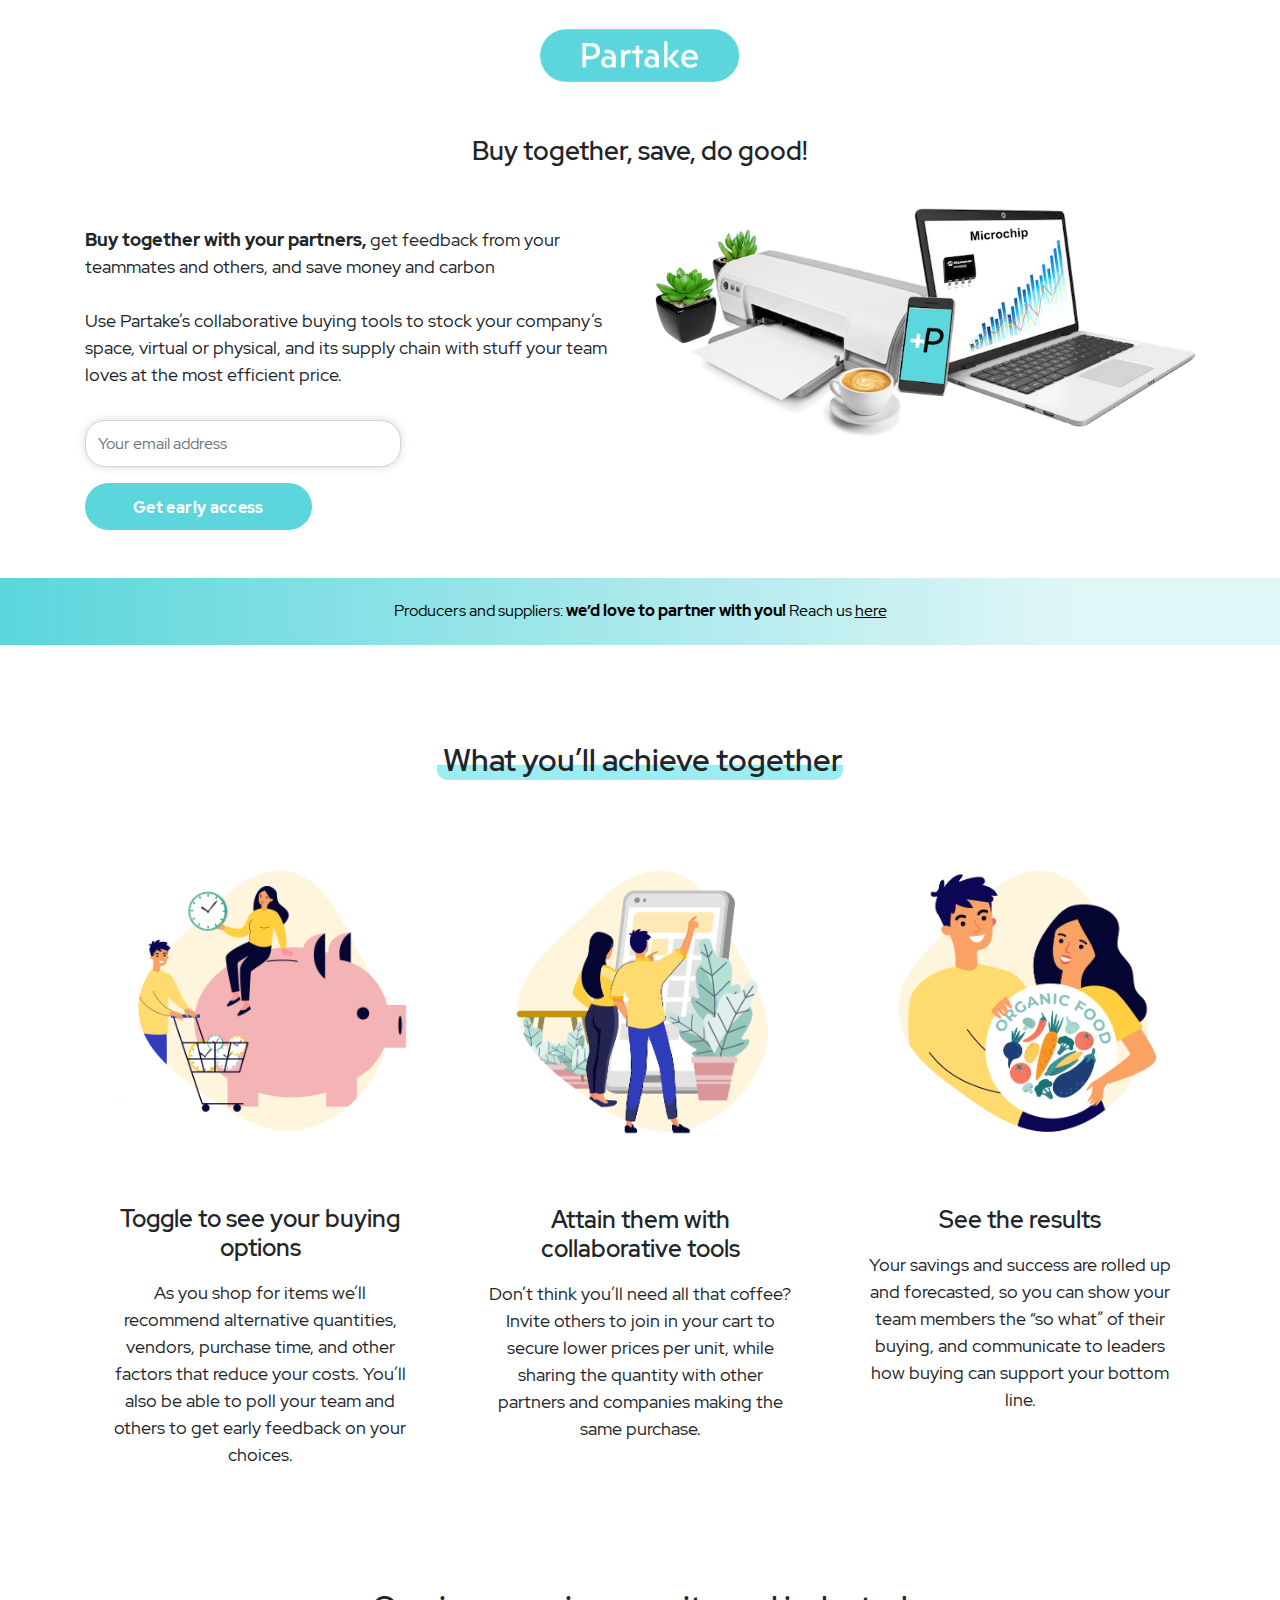
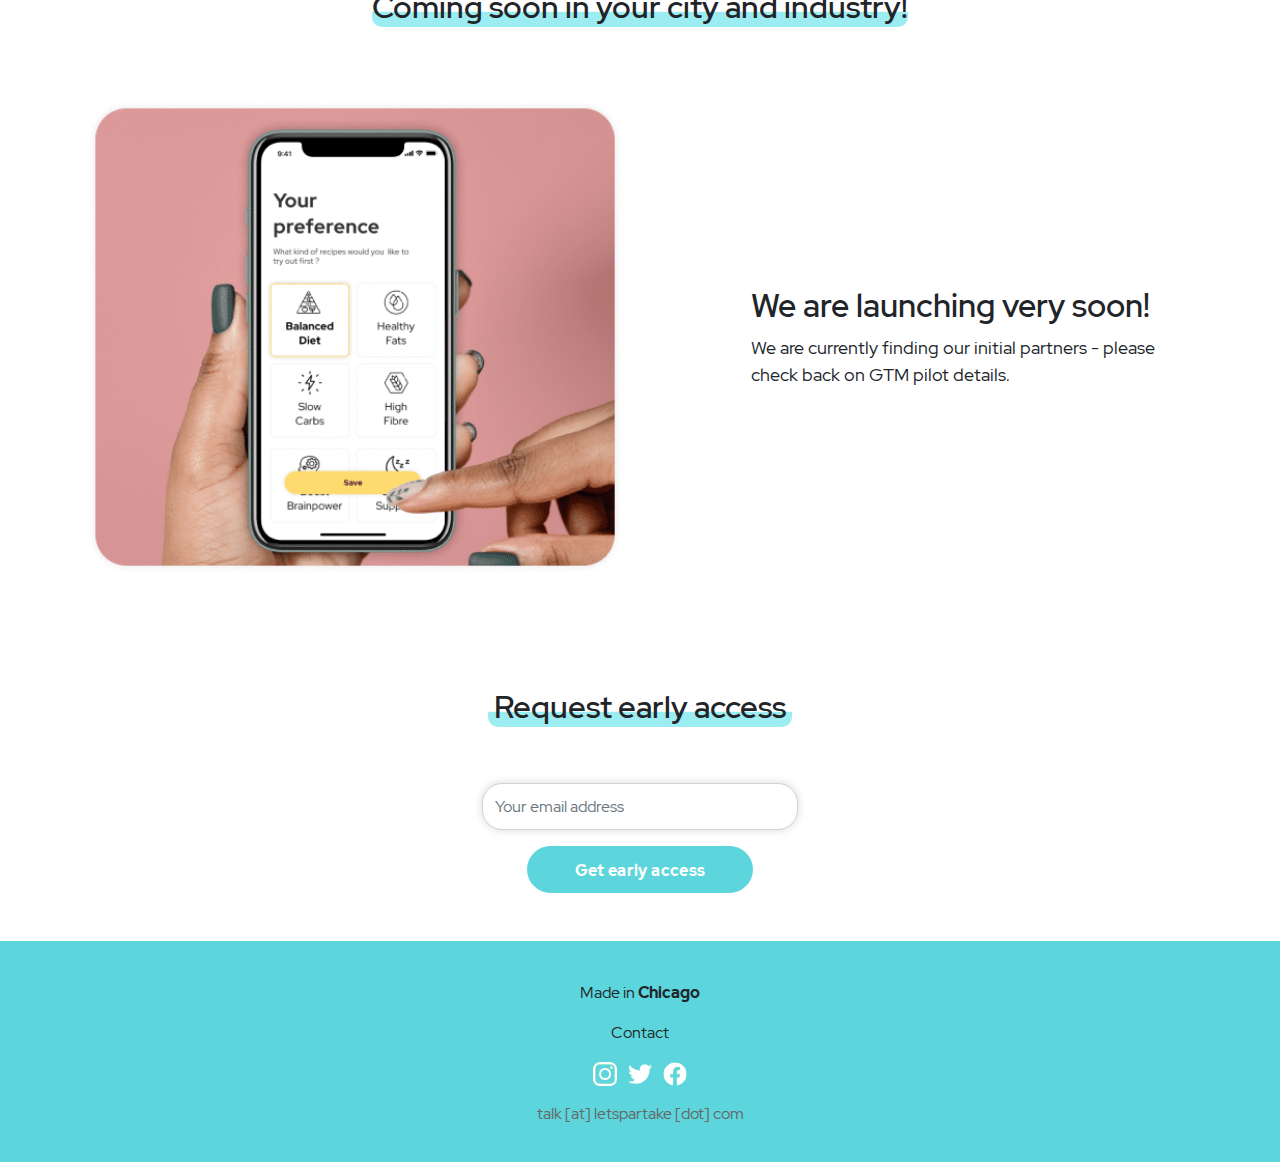
==== index.html @ 852569f6 "update assets" ====
<!doctype html>
<html data-n-head-ssr>
  <head >
    <title>Partake | Buy together, save, do good</title><meta data-n-head="ssr" charset="utf-8"><meta data-n-head="ssr" name="viewport" content="width=device-width, initial-scale=1"><meta data-n-head="ssr" name="robots" content="index"><meta data-n-head="ssr" name="p:domain_verify" content="ddfd62d630dc795afc8c8c6293cb1760"><link data-n-head="ssr" rel="icon" type="image/x-icon" href="favicon.ico"><script data-n-head="ssr" data-hid="gtm-script">if(!window._gtm_init){window._gtm_init=1;(function(w,n,d,m,e,p){w[d]=(w[d]==1||n[d]=='yes'||n[d]==1||n[m]==1||(w[e]&&w[e].p&&e[e][p]()))?1:0})(window,'navigator','doNotTrack','msDoNotTrack','external','msTrackingProtectionEnabled');(function(w,d,s,l,x,y){w[l]=w[l]||[];w[l].push({'gtm.start':new Date().getTime(),event:'gtm.js'});w[x]={};w._gtm_inject=function(i){if(w.doNotTrack||w[x][i])return;w[x][i]=1;var f=d.getElementsByTagName(s)[0],j=d.createElement(s);j.async=true;j.src='https://www.googletagmanager.com/gtm.js?id='+i;f.parentNode.insertBefore(j,f);};w[y]('GTM-NZHVDF8')})(window,document,'script','dataLayer','_gtm_ids','_gtm_inject')}</script><link rel="preload" href="assets/8986568.js" as="script"><link rel="preload" href="assets/b09bc20.js" as="script"><link rel="preload" href="assets/5d404c0.js" as="script">
    <style data-vue-ssr-id="71f83a6d:0 32df6d42:0 168108f4:0 7e56e4e3:0 7c806420:0 9bf0fa80:0 f3e28f0e:0 5922afcd:0">/*!
 * Bootstrap v4.5.2 (https://getbootstrap.com/)
 * Copyright 2011-2020 The Bootstrap Authors
 * Copyright 2011-2020 Twitter, Inc.
 * Licensed under MIT (https://github.com/twbs/bootstrap/blob/main/LICENSE)
 */:root{--blue:#007bff;--indigo:#6610f2;--purple:#6f42c1;--pink:#e83e8c;--red:#dc3545;--orange:#fd7e14;--yellow:#ffc107;--green:#28a745;--teal:#20c997;--cyan:#17a2b8;--white:#fff;--gray:#6c757d;--gray-dark:#343a40;--primary:#007bff;--secondary:#6c757d;--success:#28a745;--info:#17a2b8;--warning:#ffc107;--danger:#dc3545;--light:#f8f9fa;--dark:#343a40;--breakpoint-xs:0;--breakpoint-sm:576px;--breakpoint-md:768px;--breakpoint-lg:992px;--breakpoint-xl:1200px;--font-family-sans-serif:-apple-system,BlinkMacSystemFont,"Segoe UI",Roboto,"Helvetica Neue",Arial,"Noto Sans",sans-serif,"Apple Color Emoji","Segoe UI Emoji","Segoe UI Symbol","Noto Color Emoji";--font-family-monospace:SFMono-Regular,Menlo,Monaco,Consolas,"Liberation Mono","Courier New",monospace}*,:after,:before{box-sizing:border-box}html{font-family:sans-serif;line-height:1.15;-webkit-text-size-adjust:100%;-webkit-tap-highlight-color:rgba(0,0,0,0)}article,aside,figcaption,figure,footer,header,hgroup,main,nav,section{display:block}body{margin:0;font-family:-apple-system,BlinkMacSystemFont,"Segoe UI",Roboto,"Helvetica Neue",Arial,"Noto Sans",sans-serif,"Apple Color Emoji","Segoe UI Emoji","Segoe UI Symbol","Noto Color Emoji";font-size:1rem;font-weight:400;line-height:1.5;color:#212529;text-align:left;background-color:#fff}[tabindex="-1"]:focus:not(.focus-visible){outline:0!important}[tabindex="-1"]:focus:not(:focus-visible){outline:0!important}hr{box-sizing:content-box;height:0;overflow:visible}h1,h2,h3,h4,h5,h6{margin-top:0;margin-bottom:.5rem}p{margin-top:0;margin-bottom:1rem}abbr[data-original-title],abbr[title]{text-decoration:underline;-webkit-text-decoration:underline dotted;text-decoration:underline dotted;cursor:help;border-bottom:0;-webkit-text-decoration-skip-ink:none;text-decoration-skip-ink:none}address{font-style:normal;line-height:inherit}address,dl,ol,ul{margin-bottom:1rem}dl,ol,ul{margin-top:0}ol ol,ol ul,ul ol,ul ul{margin-bottom:0}dt{font-weight:700}dd{margin-bottom:.5rem;margin-left:0}blockquote{margin:0 0 1rem}b,strong{font-weight:bolder}small{font-size:80%}sub,sup{position:relative;font-size:75%;line-height:0;vertical-align:baseline}sub{bottom:-.25em}sup{top:-.5em}a{color:#007bff;text-decoration:none;background-color:transparent}a:hover{color:#0056b3;text-decoration:underline}a:not([href]):not([class]){color:inherit;text-decoration:none}a:not([href]):not([class]):hover{color:inherit;text-decoration:none}code,kbd,pre,samp{font-family:SFMono-Regular,Menlo,Monaco,Consolas,"Liberation Mono","Courier New",monospace;font-size:1em}pre{margin-top:0;margin-bottom:1rem;overflow:auto;-ms-overflow-style:scrollbar}figure{margin:0 0 1rem}img{border-style:none}img,svg{vertical-align:middle}svg{overflow:hidden}table{border-collapse:collapse}caption{padding-top:.75rem;padding-bottom:.75rem;color:#6c757d;text-align:left;caption-side:bottom}th{text-align:inherit}label{display:inline-block;margin-bottom:.5rem}button{border-radius:0}button:focus{outline:1px dotted;outline:5px auto -webkit-focus-ring-color}button,input,optgroup,select,textarea{margin:0;font-family:inherit;font-size:inherit;line-height:inherit}button,input{overflow:visible}button,select{text-transform:none}[role=button]{cursor:pointer}select{word-wrap:normal}[type=button],[type=reset],[type=submit],button{-webkit-appearance:button}[type=button]:not(:disabled),[type=reset]:not(:disabled),[type=submit]:not(:disabled),button:not(:disabled){cursor:pointer}[type=button]::-moz-focus-inner,[type=reset]::-moz-focus-inner,[type=submit]::-moz-focus-inner,button::-moz-focus-inner{padding:0;border-style:none}input[type=checkbox],input[type=radio]{box-sizing:border-box;padding:0}textarea{overflow:auto;resize:vertical}fieldset{min-width:0;padding:0;margin:0;border:0}legend{display:block;width:100%;max-width:100%;padding:0;margin-bottom:.5rem;font-size:1.5rem;line-height:inherit;color:inherit;white-space:normal}progress{vertical-align:baseline}[type=number]::-webkit-inner-spin-button,[type=number]::-webkit-outer-spin-button{height:auto}[type=search]{outline-offset:-2px;-webkit-appearance:none}[type=search]::-webkit-search-decoration{-webkit-appearance:none}::-webkit-file-upload-button{font:inherit;-webkit-appearance:button}output{display:inline-block}summary{display:list-item;cursor:pointer}template{display:none}[hidden]{display:none!important}.h1,.h2,.h3,.h4,.h5,.h6,h1,h2,h3,h4,h5,h6{margin-bottom:.5rem;font-weight:500;line-height:1.2}.h1,h1{font-size:2.5rem}.h2,h2{font-size:2rem}.h3,h3{font-size:1.75rem}.h4,h4{font-size:1.5rem}.h5,h5{font-size:1.25rem}.h6,h6{font-size:1rem}.lead{font-size:1.25rem;font-weight:300}.display-1{font-size:6rem}.display-1,.display-2{font-weight:300;line-height:1.2}.display-2{font-size:5.5rem}.display-3{font-size:4.5rem}.display-3,.display-4{font-weight:300;line-height:1.2}.display-4{font-size:3.5rem}hr{margin-top:1rem;margin-bottom:1rem;border:0;border-top:1px solid rgba(0,0,0,.1)}.small,small{font-size:80%;font-weight:400}.mark,mark{padding:.2em;background-color:#fcf8e3}.list-inline,.list-unstyled{padding-left:0;list-style:none}.list-inline-item{display:inline-block}.list-inline-item:not(:last-child){margin-right:.5rem}.initialism{font-size:90%;text-transform:uppercase}.blockquote{margin-bottom:1rem;font-size:1.25rem}.blockquote-footer{display:block;font-size:80%;color:#6c757d}.blockquote-footer:before{content:"\2014\00A0"}.img-fluid,.img-thumbnail{max-width:100%;height:auto}.img-thumbnail{padding:.25rem;background-color:#fff;border:1px solid #dee2e6;border-radius:.25rem}.figure{display:inline-block}.figure-img{margin-bottom:.5rem;line-height:1}.figure-caption{font-size:90%;color:#6c757d}code{font-size:87.5%;color:#e83e8c;word-wrap:break-word}a>code{color:inherit}kbd{padding:.2rem .4rem;font-size:87.5%;color:#fff;background-color:#212529;border-radius:.2rem}kbd kbd{padding:0;font-size:100%;font-weight:700}pre{display:block;font-size:87.5%;color:#212529}pre code{font-size:inherit;color:inherit;word-break:normal}.pre-scrollable{max-height:340px;overflow-y:scroll}.container,.container-fluid,.container-lg,.container-md,.container-sm,.container-xl{width:100%;padding-right:15px;padding-left:15px;margin-right:auto;margin-left:auto}@media (min-width:576px){.container,.container-sm{max-width:540px}}@media (min-width:768px){.container,.container-md,.container-sm{max-width:720px}}@media (min-width:992px){.container,.container-lg,.container-md,.container-sm{max-width:960px}}@media (min-width:1200px){.container,.container-lg,.container-md,.container-sm,.container-xl{max-width:1140px}}.row{display:flex;flex-wrap:wrap;margin-right:-15px;margin-left:-15px}.no-gutters{margin-right:0;margin-left:0}.no-gutters>.col,.no-gutters>[class*=col-]{padding-right:0;padding-left:0}.col,.col-1,.col-2,.col-3,.col-4,.col-5,.col-6,.col-7,.col-8,.col-9,.col-10,.col-11,.col-12,.col-auto,.col-lg,.col-lg-1,.col-lg-2,.col-lg-3,.col-lg-4,.col-lg-5,.col-lg-6,.col-lg-7,.col-lg-8,.col-lg-9,.col-lg-10,.col-lg-11,.col-lg-12,.col-lg-auto,.col-md,.col-md-1,.col-md-2,.col-md-3,.col-md-4,.col-md-5,.col-md-6,.col-md-7,.col-md-8,.col-md-9,.col-md-10,.col-md-11,.col-md-12,.col-md-auto,.col-sm,.col-sm-1,.col-sm-2,.col-sm-3,.col-sm-4,.col-sm-5,.col-sm-6,.col-sm-7,.col-sm-8,.col-sm-9,.col-sm-10,.col-sm-11,.col-sm-12,.col-sm-auto,.col-xl,.col-xl-1,.col-xl-2,.col-xl-3,.col-xl-4,.col-xl-5,.col-xl-6,.col-xl-7,.col-xl-8,.col-xl-9,.col-xl-10,.col-xl-11,.col-xl-12,.col-xl-auto{position:relative;width:100%;padding-right:15px;padding-left:15px}.col{flex-basis:0;flex-grow:1;max-width:100%}.row-cols-1>*{flex:0 0 100%;max-width:100%}.row-cols-2>*{flex:0 0 50%;max-width:50%}.row-cols-3>*{flex:0 0 33.333333%;max-width:33.333333%}.row-cols-4>*{flex:0 0 25%;max-width:25%}.row-cols-5>*{flex:0 0 20%;max-width:20%}.row-cols-6>*{flex:0 0 16.666667%;max-width:16.666667%}.col-auto{flex:0 0 auto;width:auto;max-width:100%}.col-1{flex:0 0 8.333333%;max-width:8.333333%}.col-2{flex:0 0 16.666667%;max-width:16.666667%}.col-3{flex:0 0 25%;max-width:25%}.col-4{flex:0 0 33.333333%;max-width:33.333333%}.col-5{flex:0 0 41.666667%;max-width:41.666667%}.col-6{flex:0 0 50%;max-width:50%}.col-7{flex:0 0 58.333333%;max-width:58.333333%}.col-8{flex:0 0 66.666667%;max-width:66.666667%}.col-9{flex:0 0 75%;max-width:75%}.col-10{flex:0 0 83.333333%;max-width:83.333333%}.col-11{flex:0 0 91.666667%;max-width:91.666667%}.col-12{flex:0 0 100%;max-width:100%}.order-first{order:-1}.order-last{order:13}.order-0{order:0}.order-1{order:1}.order-2{order:2}.order-3{order:3}.order-4{order:4}.order-5{order:5}.order-6{order:6}.order-7{order:7}.order-8{order:8}.order-9{order:9}.order-10{order:10}.order-11{order:11}.order-12{order:12}.offset-1{margin-left:8.333333%}.offset-2{margin-left:16.666667%}.offset-3{margin-left:25%}.offset-4{margin-left:33.333333%}.offset-5{margin-left:41.666667%}.offset-6{margin-left:50%}.offset-7{margin-left:58.333333%}.offset-8{margin-left:66.666667%}.offset-9{margin-left:75%}.offset-10{margin-left:83.333333%}.offset-11{margin-left:91.666667%}@media (min-width:576px){.col-sm{flex-basis:0;flex-grow:1;max-width:100%}.row-cols-sm-1>*{flex:0 0 100%;max-width:100%}.row-cols-sm-2>*{flex:0 0 50%;max-width:50%}.row-cols-sm-3>*{flex:0 0 33.333333%;max-width:33.333333%}.row-cols-sm-4>*{flex:0 0 25%;max-width:25%}.row-cols-sm-5>*{flex:0 0 20%;max-width:20%}.row-cols-sm-6>*{flex:0 0 16.666667%;max-width:16.666667%}.col-sm-auto{flex:0 0 auto;width:auto;max-width:100%}.col-sm-1{flex:0 0 8.333333%;max-width:8.333333%}.col-sm-2{flex:0 0 16.666667%;max-width:16.666667%}.col-sm-3{flex:0 0 25%;max-width:25%}.col-sm-4{flex:0 0 33.333333%;max-width:33.333333%}.col-sm-5{flex:0 0 41.666667%;max-width:41.666667%}.col-sm-6{flex:0 0 50%;max-width:50%}.col-sm-7{flex:0 0 58.333333%;max-width:58.333333%}.col-sm-8{flex:0 0 66.666667%;max-width:66.666667%}.col-sm-9{flex:0 0 75%;max-width:75%}.col-sm-10{flex:0 0 83.333333%;max-width:83.333333%}.col-sm-11{flex:0 0 91.666667%;max-width:91.666667%}.col-sm-12{flex:0 0 100%;max-width:100%}.order-sm-first{order:-1}.order-sm-last{order:13}.order-sm-0{order:0}.order-sm-1{order:1}.order-sm-2{order:2}.order-sm-3{order:3}.order-sm-4{order:4}.order-sm-5{order:5}.order-sm-6{order:6}.order-sm-7{order:7}.order-sm-8{order:8}.order-sm-9{order:9}.order-sm-10{order:10}.order-sm-11{order:11}.order-sm-12{order:12}.offset-sm-0{margin-left:0}.offset-sm-1{margin-left:8.333333%}.offset-sm-2{margin-left:16.666667%}.offset-sm-3{margin-left:25%}.offset-sm-4{margin-left:33.333333%}.offset-sm-5{margin-left:41.666667%}.offset-sm-6{margin-left:50%}.offset-sm-7{margin-left:58.333333%}.offset-sm-8{margin-left:66.666667%}.offset-sm-9{margin-left:75%}.offset-sm-10{margin-left:83.333333%}.offset-sm-11{margin-left:91.666667%}}@media (min-width:768px){.col-md{flex-basis:0;flex-grow:1;max-width:100%}.row-cols-md-1>*{flex:0 0 100%;max-width:100%}.row-cols-md-2>*{flex:0 0 50%;max-width:50%}.row-cols-md-3>*{flex:0 0 33.333333%;max-width:33.333333%}.row-cols-md-4>*{flex:0 0 25%;max-width:25%}.row-cols-md-5>*{flex:0 0 20%;max-width:20%}.row-cols-md-6>*{flex:0 0 16.666667%;max-width:16.666667%}.col-md-auto{flex:0 0 auto;width:auto;max-width:100%}.col-md-1{flex:0 0 8.333333%;max-width:8.333333%}.col-md-2{flex:0 0 16.666667%;max-width:16.666667%}.col-md-3{flex:0 0 25%;max-width:25%}.col-md-4{flex:0 0 33.333333%;max-width:33.333333%}.col-md-5{flex:0 0 41.666667%;max-width:41.666667%}.col-md-6{flex:0 0 50%;max-width:50%}.col-md-7{flex:0 0 58.333333%;max-width:58.333333%}.col-md-8{flex:0 0 66.666667%;max-width:66.666667%}.col-md-9{flex:0 0 75%;max-width:75%}.col-md-10{flex:0 0 83.333333%;max-width:83.333333%}.col-md-11{flex:0 0 91.666667%;max-width:91.666667%}.col-md-12{flex:0 0 100%;max-width:100%}.order-md-first{order:-1}.order-md-last{order:13}.order-md-0{order:0}.order-md-1{order:1}.order-md-2{order:2}.order-md-3{order:3}.order-md-4{order:4}.order-md-5{order:5}.order-md-6{order:6}.order-md-7{order:7}.order-md-8{order:8}.order-md-9{order:9}.order-md-10{order:10}.order-md-11{order:11}.order-md-12{order:12}.offset-md-0{margin-left:0}.offset-md-1{margin-left:8.333333%}.offset-md-2{margin-left:16.666667%}.offset-md-3{margin-left:25%}.offset-md-4{margin-left:33.333333%}.offset-md-5{margin-left:41.666667%}.offset-md-6{margin-left:50%}.offset-md-7{margin-left:58.333333%}.offset-md-8{margin-left:66.666667%}.offset-md-9{margin-left:75%}.offset-md-10{margin-left:83.333333%}.offset-md-11{margin-left:91.666667%}}@media (min-width:992px){.col-lg{flex-basis:0;flex-grow:1;max-width:100%}.row-cols-lg-1>*{flex:0 0 100%;max-width:100%}.row-cols-lg-2>*{flex:0 0 50%;max-width:50%}.row-cols-lg-3>*{flex:0 0 33.333333%;max-width:33.333333%}.row-cols-lg-4>*{flex:0 0 25%;max-width:25%}.row-cols-lg-5>*{flex:0 0 20%;max-width:20%}.row-cols-lg-6>*{flex:0 0 16.666667%;max-width:16.666667%}.col-lg-auto{flex:0 0 auto;width:auto;max-width:100%}.col-lg-1{flex:0 0 8.333333%;max-width:8.333333%}.col-lg-2{flex:0 0 16.666667%;max-width:16.666667%}.col-lg-3{flex:0 0 25%;max-width:25%}.col-lg-4{flex:0 0 33.333333%;max-width:33.333333%}.col-lg-5{flex:0 0 41.666667%;max-width:41.666667%}.col-lg-6{flex:0 0 50%;max-width:50%}.col-lg-7{flex:0 0 58.333333%;max-width:58.333333%}.col-lg-8{flex:0 0 66.666667%;max-width:66.666667%}.col-lg-9{flex:0 0 75%;max-width:75%}.col-lg-10{flex:0 0 83.333333%;max-width:83.333333%}.col-lg-11{flex:0 0 91.666667%;max-width:91.666667%}.col-lg-12{flex:0 0 100%;max-width:100%}.order-lg-first{order:-1}.order-lg-last{order:13}.order-lg-0{order:0}.order-lg-1{order:1}.order-lg-2{order:2}.order-lg-3{order:3}.order-lg-4{order:4}.order-lg-5{order:5}.order-lg-6{order:6}.order-lg-7{order:7}.order-lg-8{order:8}.order-lg-9{order:9}.order-lg-10{order:10}.order-lg-11{order:11}.order-lg-12{order:12}.offset-lg-0{margin-left:0}.offset-lg-1{margin-left:8.333333%}.offset-lg-2{margin-left:16.666667%}.offset-lg-3{margin-left:25%}.offset-lg-4{margin-left:33.333333%}.offset-lg-5{margin-left:41.666667%}.offset-lg-6{margin-left:50%}.offset-lg-7{margin-left:58.333333%}.offset-lg-8{margin-left:66.666667%}.offset-lg-9{margin-left:75%}.offset-lg-10{margin-left:83.333333%}.offset-lg-11{margin-left:91.666667%}}@media (min-width:1200px){.col-xl{flex-basis:0;flex-grow:1;max-width:100%}.row-cols-xl-1>*{flex:0 0 100%;max-width:100%}.row-cols-xl-2>*{flex:0 0 50%;max-width:50%}.row-cols-xl-3>*{flex:0 0 33.333333%;max-width:33.333333%}.row-cols-xl-4>*{flex:0 0 25%;max-width:25%}.row-cols-xl-5>*{flex:0 0 20%;max-width:20%}.row-cols-xl-6>*{flex:0 0 16.666667%;max-width:16.666667%}.col-xl-auto{flex:0 0 auto;width:auto;max-width:100%}.col-xl-1{flex:0 0 8.333333%;max-width:8.333333%}.col-xl-2{flex:0 0 16.666667%;max-width:16.666667%}.col-xl-3{flex:0 0 25%;max-width:25%}.col-xl-4{flex:0 0 33.333333%;max-width:33.333333%}.col-xl-5{flex:0 0 41.666667%;max-width:41.666667%}.col-xl-6{flex:0 0 50%;max-width:50%}.col-xl-7{flex:0 0 58.333333%;max-width:58.333333%}.col-xl-8{flex:0 0 66.666667%;max-width:66.666667%}.col-xl-9{flex:0 0 75%;max-width:75%}.col-xl-10{flex:0 0 83.333333%;max-width:83.333333%}.col-xl-11{flex:0 0 91.666667%;max-width:91.666667%}.col-xl-12{flex:0 0 100%;max-width:100%}.order-xl-first{order:-1}.order-xl-last{order:13}.order-xl-0{order:0}.order-xl-1{order:1}.order-xl-2{order:2}.order-xl-3{order:3}.order-xl-4{order:4}.order-xl-5{order:5}.order-xl-6{order:6}.order-xl-7{order:7}.order-xl-8{order:8}.order-xl-9{order:9}.order-xl-10{order:10}.order-xl-11{order:11}.order-xl-12{order:12}.offset-xl-0{margin-left:0}.offset-xl-1{margin-left:8.333333%}.offset-xl-2{margin-left:16.666667%}.offset-xl-3{margin-left:25%}.offset-xl-4{margin-left:33.333333%}.offset-xl-5{margin-left:41.666667%}.offset-xl-6{margin-left:50%}.offset-xl-7{margin-left:58.333333%}.offset-xl-8{margin-left:66.666667%}.offset-xl-9{margin-left:75%}.offset-xl-10{margin-left:83.333333%}.offset-xl-11{margin-left:91.666667%}}.table{width:100%;margin-bottom:1rem;color:#212529}.table td,.table th{padding:.75rem;vertical-align:top;border-top:1px solid #dee2e6}.table thead th{vertical-align:bottom;border-bottom:2px solid #dee2e6}.table tbody+tbody{border-top:2px solid #dee2e6}.table-sm td,.table-sm th{padding:.3rem}.table-bordered,.table-bordered td,.table-bordered th{border:1px solid #dee2e6}.table-bordered thead td,.table-bordered thead th{border-bottom-width:2px}.table-borderless tbody+tbody,.table-borderless td,.table-borderless th,.table-borderless thead th{border:0}.table-striped tbody tr:nth-of-type(odd){background-color:rgba(0,0,0,.05)}.table-hover tbody tr:hover{color:#212529;background-color:rgba(0,0,0,.075)}.table-primary,.table-primary>td,.table-primary>th{background-color:#b8daff}.table-primary tbody+tbody,.table-primary td,.table-primary th,.table-primary thead th{border-color:#7abaff}.table-hover .table-primary:hover{background-color:#9fcdff}.table-hover .table-primary:hover>td,.table-hover .table-primary:hover>th{background-color:#9fcdff}.table-secondary,.table-secondary>td,.table-secondary>th{background-color:#d6d8db}.table-secondary tbody+tbody,.table-secondary td,.table-secondary th,.table-secondary thead th{border-color:#b3b7bb}.table-hover .table-secondary:hover{background-color:#c8cbcf}.table-hover .table-secondary:hover>td,.table-hover .table-secondary:hover>th{background-color:#c8cbcf}.table-success,.table-success>td,.table-success>th{background-color:#c3e6cb}.table-success tbody+tbody,.table-success td,.table-success th,.table-success thead th{border-color:#8fd19e}.table-hover .table-success:hover{background-color:#b1dfbb}.table-hover .table-success:hover>td,.table-hover .table-success:hover>th{background-color:#b1dfbb}.table-info,.table-info>td,.table-info>th{background-color:#bee5eb}.table-info tbody+tbody,.table-info td,.table-info th,.table-info thead th{border-color:#86cfda}.table-hover .table-info:hover{background-color:#abdde5}.table-hover .table-info:hover>td,.table-hover .table-info:hover>th{background-color:#abdde5}.table-warning,.table-warning>td,.table-warning>th{background-color:#ffeeba}.table-warning tbody+tbody,.table-warning td,.table-warning th,.table-warning thead th{border-color:#ffdf7e}.table-hover .table-warning:hover{background-color:#ffe8a1}.table-hover .table-warning:hover>td,.table-hover .table-warning:hover>th{background-color:#ffe8a1}.table-danger,.table-danger>td,.table-danger>th{background-color:#f5c6cb}.table-danger tbody+tbody,.table-danger td,.table-danger th,.table-danger thead th{border-color:#ed969e}.table-hover .table-danger:hover{background-color:#f1b0b7}.table-hover .table-danger:hover>td,.table-hover .table-danger:hover>th{background-color:#f1b0b7}.table-light,.table-light>td,.table-light>th{background-color:#fdfdfe}.table-light tbody+tbody,.table-light td,.table-light th,.table-light thead th{border-color:#fbfcfc}.table-hover .table-light:hover{background-color:#ececf6}.table-hover .table-light:hover>td,.table-hover .table-light:hover>th{background-color:#ececf6}.table-dark,.table-dark>td,.table-dark>th{background-color:#c6c8ca}.table-dark tbody+tbody,.table-dark td,.table-dark th,.table-dark thead th{border-color:#95999c}.table-hover .table-dark:hover{background-color:#b9bbbe}.table-hover .table-dark:hover>td,.table-hover .table-dark:hover>th{background-color:#b9bbbe}.table-active,.table-active>td,.table-active>th{background-color:rgba(0,0,0,.075)}.table-hover .table-active:hover{background-color:rgba(0,0,0,.075)}.table-hover .table-active:hover>td,.table-hover .table-active:hover>th{background-color:rgba(0,0,0,.075)}.table .thead-dark th{color:#fff;background-color:#343a40;border-color:#454d55}.table .thead-light th{color:#495057;background-color:#e9ecef;border-color:#dee2e6}.table-dark{color:#fff;background-color:#343a40}.table-dark td,.table-dark th,.table-dark thead th{border-color:#454d55}.table-dark.table-bordered{border:0}.table-dark.table-striped tbody tr:nth-of-type(odd){background-color:hsla(0,0%,100%,.05)}.table-dark.table-hover tbody tr:hover{color:#fff;background-color:hsla(0,0%,100%,.075)}@media (max-width:575.98px){.table-responsive-sm{display:block;width:100%;overflow-x:auto;-webkit-overflow-scrolling:touch}.table-responsive-sm>.table-bordered{border:0}}@media (max-width:767.98px){.table-responsive-md{display:block;width:100%;overflow-x:auto;-webkit-overflow-scrolling:touch}.table-responsive-md>.table-bordered{border:0}}@media (max-width:991.98px){.table-responsive-lg{display:block;width:100%;overflow-x:auto;-webkit-overflow-scrolling:touch}.table-responsive-lg>.table-bordered{border:0}}@media (max-width:1199.98px){.table-responsive-xl{display:block;width:100%;overflow-x:auto;-webkit-overflow-scrolling:touch}.table-responsive-xl>.table-bordered{border:0}}.table-responsive{display:block;width:100%;overflow-x:auto;-webkit-overflow-scrolling:touch}.table-responsive>.table-bordered{border:0}.form-control{display:block;width:100%;height:calc(1.5em + .75rem + 2px);padding:.375rem .75rem;font-size:1rem;font-weight:400;line-height:1.5;color:#495057;background-color:#fff;background-clip:padding-box;border:1px solid #ced4da;border-radius:.25rem;transition:border-color .15s ease-in-out,box-shadow .15s ease-in-out}@media (prefers-reduced-motion:reduce){.form-control{transition:none}}.form-control::-ms-expand{background-color:transparent;border:0}.form-control:-moz-focusring{color:transparent;text-shadow:0 0 0 #495057}.form-control:focus{color:#495057;background-color:#fff;border-color:#80bdff;outline:0;box-shadow:0 0 0 .2rem rgba(0,123,255,.25)}.form-control::-moz-placeholder{color:#6c757d;opacity:1}.form-control:-ms-input-placeholder{color:#6c757d;opacity:1}.form-control::placeholder{color:#6c757d;opacity:1}.form-control:disabled,.form-control[readonly]{background-color:#e9ecef;opacity:1}input[type=date].form-control,input[type=datetime-local].form-control,input[type=month].form-control,input[type=time].form-control{-webkit-appearance:none;-moz-appearance:none;appearance:none}select.form-control:focus::-ms-value{color:#495057;background-color:#fff}.form-control-file,.form-control-range{display:block;width:100%}.col-form-label{padding-top:calc(.375rem + 1px);padding-bottom:calc(.375rem + 1px);margin-bottom:0;font-size:inherit;line-height:1.5}.col-form-label-lg{padding-top:calc(.5rem + 1px);padding-bottom:calc(.5rem + 1px);font-size:1.25rem;line-height:1.5}.col-form-label-sm{padding-top:calc(.25rem + 1px);padding-bottom:calc(.25rem + 1px);font-size:.875rem;line-height:1.5}.form-control-plaintext{display:block;width:100%;padding:.375rem 0;margin-bottom:0;font-size:1rem;line-height:1.5;color:#212529;background-color:transparent;border:solid transparent;border-width:1px 0}.form-control-plaintext.form-control-lg,.form-control-plaintext.form-control-sm{padding-right:0;padding-left:0}.form-control-sm{height:calc(1.5em + .5rem + 2px);padding:.25rem .5rem;font-size:.875rem;line-height:1.5;border-radius:.2rem}.form-control-lg{height:calc(1.5em + 1rem + 2px);padding:.5rem 1rem;font-size:1.25rem;line-height:1.5;border-radius:.3rem}select.form-control[multiple],select.form-control[size]{height:auto}textarea.form-control{height:auto}.form-group{margin-bottom:1rem}.form-text{display:block;margin-top:.25rem}.form-row{display:flex;flex-wrap:wrap;margin-right:-5px;margin-left:-5px}.form-row>.col,.form-row>[class*=col-]{padding-right:5px;padding-left:5px}.form-check{position:relative;display:block;padding-left:1.25rem}.form-check-input{position:absolute;margin-top:.3rem;margin-left:-1.25rem}.form-check-input:disabled~.form-check-label,.form-check-input[disabled]~.form-check-label{color:#6c757d}.form-check-label{margin-bottom:0}.form-check-inline{display:inline-flex;align-items:center;padding-left:0;margin-right:.75rem}.form-check-inline .form-check-input{position:static;margin-top:0;margin-right:.3125rem;margin-left:0}.valid-feedback{display:none;width:100%;margin-top:.25rem;font-size:80%;color:#28a745}.valid-tooltip{position:absolute;top:100%;left:0;z-index:5;display:none;max-width:100%;padding:.25rem .5rem;margin-top:.1rem;font-size:.875rem;line-height:1.5;color:#fff;background-color:rgba(40,167,69,.9);border-radius:.25rem}.is-valid~.valid-feedback,.is-valid~.valid-tooltip,.was-validated :valid~.valid-feedback,.was-validated :valid~.valid-tooltip{display:block}.form-control.is-valid,.was-validated .form-control:valid{border-color:#28a745;padding-right:calc(1.5em + .75rem);background-image:url("data:image/svg+xml;charset=utf-8,%3Csvg xmlns='http://www.w3.org/2000/svg' width='8' height='8'%3E%3Cpath fill='%2328a745' d='M2.3 6.73L.6 4.53c-.4-1.04.46-1.4 1.1-.8l1.1 1.4 3.4-3.8c.6-.63 1.6-.27 1.2.7l-4 4.6c-.43.5-.8.4-1.1.1z'/%3E%3C/svg%3E");background-repeat:no-repeat;background-position:right calc(.375em + .1875rem) center;background-size:calc(.75em + .375rem) calc(.75em + .375rem)}.form-control.is-valid:focus,.was-validated .form-control:valid:focus{border-color:#28a745;box-shadow:0 0 0 .2rem rgba(40,167,69,.25)}.was-validated textarea.form-control:valid,textarea.form-control.is-valid{padding-right:calc(1.5em + .75rem);background-position:top calc(.375em + .1875rem) right calc(.375em + .1875rem)}.custom-select.is-valid,.was-validated .custom-select:valid{border-color:#28a745;padding-right:calc(.75em + 2.3125rem);background:url("data:image/svg+xml;charset=utf-8,%3Csvg xmlns='http://www.w3.org/2000/svg' width='4' height='5'%3E%3Cpath fill='%23343a40' d='M2 0L0 2h4zm0 5L0 3h4z'/%3E%3C/svg%3E") no-repeat right .75rem center/8px 10px,url("data:image/svg+xml;charset=utf-8,%3Csvg xmlns='http://www.w3.org/2000/svg' width='8' height='8'%3E%3Cpath fill='%2328a745' d='M2.3 6.73L.6 4.53c-.4-1.04.46-1.4 1.1-.8l1.1 1.4 3.4-3.8c.6-.63 1.6-.27 1.2.7l-4 4.6c-.43.5-.8.4-1.1.1z'/%3E%3C/svg%3E") #fff no-repeat center right 1.75rem/calc(.75em + .375rem) calc(.75em + .375rem)}.custom-select.is-valid:focus,.was-validated .custom-select:valid:focus{border-color:#28a745;box-shadow:0 0 0 .2rem rgba(40,167,69,.25)}.form-check-input.is-valid~.form-check-label,.was-validated .form-check-input:valid~.form-check-label{color:#28a745}.form-check-input.is-valid~.valid-feedback,.form-check-input.is-valid~.valid-tooltip,.was-validated .form-check-input:valid~.valid-feedback,.was-validated .form-check-input:valid~.valid-tooltip{display:block}.custom-control-input.is-valid~.custom-control-label,.was-validated .custom-control-input:valid~.custom-control-label{color:#28a745}.custom-control-input.is-valid~.custom-control-label:before,.was-validated .custom-control-input:valid~.custom-control-label:before{border-color:#28a745}.custom-control-input.is-valid:checked~.custom-control-label:before,.was-validated .custom-control-input:valid:checked~.custom-control-label:before{border-color:#34ce57;background-color:#34ce57}.custom-control-input.is-valid:focus~.custom-control-label:before,.was-validated .custom-control-input:valid:focus~.custom-control-label:before{box-shadow:0 0 0 .2rem rgba(40,167,69,.25)}.custom-control-input.is-valid:focus:not(:checked)~.custom-control-label:before,.was-validated .custom-control-input:valid:focus:not(:checked)~.custom-control-label:before{border-color:#28a745}.custom-file-input.is-valid~.custom-file-label,.was-validated .custom-file-input:valid~.custom-file-label{border-color:#28a745}.custom-file-input.is-valid:focus~.custom-file-label,.was-validated .custom-file-input:valid:focus~.custom-file-label{border-color:#28a745;box-shadow:0 0 0 .2rem rgba(40,167,69,.25)}.invalid-feedback{display:none;width:100%;margin-top:.25rem;font-size:80%;color:#dc3545}.invalid-tooltip{position:absolute;top:100%;left:0;z-index:5;display:none;max-width:100%;padding:.25rem .5rem;margin-top:.1rem;font-size:.875rem;line-height:1.5;color:#fff;background-color:rgba(220,53,69,.9);border-radius:.25rem}.is-invalid~.invalid-feedback,.is-invalid~.invalid-tooltip,.was-validated :invalid~.invalid-feedback,.was-validated :invalid~.invalid-tooltip{display:block}.form-control.is-invalid,.was-validated .form-control:invalid{border-color:#dc3545;padding-right:calc(1.5em + .75rem);background-image:url("data:image/svg+xml;charset=utf-8,%3Csvg xmlns='http://www.w3.org/2000/svg' width='12' height='12' fill='none' stroke='%23dc3545'%3E%3Ccircle cx='6' cy='6' r='4.5'/%3E%3Cpath stroke-linejoin='round' d='M5.8 3.6h.4L6 6.5z'/%3E%3Ccircle cx='6' cy='8.2' r='.6' fill='%23dc3545' stroke='none'/%3E%3C/svg%3E");background-repeat:no-repeat;background-position:right calc(.375em + .1875rem) center;background-size:calc(.75em + .375rem) calc(.75em + .375rem)}.form-control.is-invalid:focus,.was-validated .form-control:invalid:focus{border-color:#dc3545;box-shadow:0 0 0 .2rem rgba(220,53,69,.25)}.was-validated textarea.form-control:invalid,textarea.form-control.is-invalid{padding-right:calc(1.5em + .75rem);background-position:top calc(.375em + .1875rem) right calc(.375em + .1875rem)}.custom-select.is-invalid,.was-validated .custom-select:invalid{border-color:#dc3545;padding-right:calc(.75em + 2.3125rem);background:url("data:image/svg+xml;charset=utf-8,%3Csvg xmlns='http://www.w3.org/2000/svg' width='4' height='5'%3E%3Cpath fill='%23343a40' d='M2 0L0 2h4zm0 5L0 3h4z'/%3E%3C/svg%3E") no-repeat right .75rem center/8px 10px,url("data:image/svg+xml;charset=utf-8,%3Csvg xmlns='http://www.w3.org/2000/svg' width='12' height='12' fill='none' stroke='%23dc3545'%3E%3Ccircle cx='6' cy='6' r='4.5'/%3E%3Cpath stroke-linejoin='round' d='M5.8 3.6h.4L6 6.5z'/%3E%3Ccircle cx='6' cy='8.2' r='.6' fill='%23dc3545' stroke='none'/%3E%3C/svg%3E") #fff no-repeat center right 1.75rem/calc(.75em + .375rem) calc(.75em + .375rem)}.custom-select.is-invalid:focus,.was-validated .custom-select:invalid:focus{border-color:#dc3545;box-shadow:0 0 0 .2rem rgba(220,53,69,.25)}.form-check-input.is-invalid~.form-check-label,.was-validated .form-check-input:invalid~.form-check-label{color:#dc3545}.form-check-input.is-invalid~.invalid-feedback,.form-check-input.is-invalid~.invalid-tooltip,.was-validated .form-check-input:invalid~.invalid-feedback,.was-validated .form-check-input:invalid~.invalid-tooltip{display:block}.custom-control-input.is-invalid~.custom-control-label,.was-validated .custom-control-input:invalid~.custom-control-label{color:#dc3545}.custom-control-input.is-invalid~.custom-control-label:before,.was-validated .custom-control-input:invalid~.custom-control-label:before{border-color:#dc3545}.custom-control-input.is-invalid:checked~.custom-control-label:before,.was-validated .custom-control-input:invalid:checked~.custom-control-label:before{border-color:#e4606d;background-color:#e4606d}.custom-control-input.is-invalid:focus~.custom-control-label:before,.was-validated .custom-control-input:invalid:focus~.custom-control-label:before{box-shadow:0 0 0 .2rem rgba(220,53,69,.25)}.custom-control-input.is-invalid:focus:not(:checked)~.custom-control-label:before,.was-validated .custom-control-input:invalid:focus:not(:checked)~.custom-control-label:before{border-color:#dc3545}.custom-file-input.is-invalid~.custom-file-label,.was-validated .custom-file-input:invalid~.custom-file-label{border-color:#dc3545}.custom-file-input.is-invalid:focus~.custom-file-label,.was-validated .custom-file-input:invalid:focus~.custom-file-label{border-color:#dc3545;box-shadow:0 0 0 .2rem rgba(220,53,69,.25)}.form-inline{display:flex;flex-flow:row wrap;align-items:center}.form-inline .form-check{width:100%}@media (min-width:576px){.form-inline label{justify-content:center}.form-inline .form-group,.form-inline label{display:flex;align-items:center;margin-bottom:0}.form-inline .form-group{flex:0 0 auto;flex-flow:row wrap}.form-inline .form-control{display:inline-block;width:auto;vertical-align:middle}.form-inline .form-control-plaintext{display:inline-block}.form-inline .custom-select,.form-inline .input-group{width:auto}.form-inline .form-check{display:flex;align-items:center;justify-content:center;width:auto;padding-left:0}.form-inline .form-check-input{position:relative;flex-shrink:0;margin-top:0;margin-right:.25rem;margin-left:0}.form-inline .custom-control{align-items:center;justify-content:center}.form-inline .custom-control-label{margin-bottom:0}}.btn{display:inline-block;font-weight:400;color:#212529;text-align:center;vertical-align:middle;-webkit-user-select:none;-moz-user-select:none;-ms-user-select:none;user-select:none;background-color:transparent;border:1px solid transparent;padding:.375rem .75rem;font-size:1rem;line-height:1.5;border-radius:.25rem;transition:color .15s ease-in-out,background-color .15s ease-in-out,border-color .15s ease-in-out,box-shadow .15s ease-in-out}@media (prefers-reduced-motion:reduce){.btn{transition:none}}.btn:hover{color:#212529;text-decoration:none}.btn.focus,.btn:focus{outline:0;box-shadow:0 0 0 .2rem rgba(0,123,255,.25)}.btn.disabled,.btn:disabled{opacity:.65}.btn:not(:disabled):not(.disabled){cursor:pointer}a.btn.disabled,fieldset:disabled a.btn{pointer-events:none}.btn-primary{color:#fff;background-color:#007bff;border-color:#007bff}.btn-primary:hover{color:#fff;background-color:#0069d9;border-color:#0062cc}.btn-primary.focus,.btn-primary:focus{color:#fff;background-color:#0069d9;border-color:#0062cc;box-shadow:0 0 0 .2rem rgba(38,143,255,.5)}.btn-primary.disabled,.btn-primary:disabled{color:#fff;background-color:#007bff;border-color:#007bff}.btn-primary:not(:disabled):not(.disabled).active,.btn-primary:not(:disabled):not(.disabled):active,.show>.btn-primary.dropdown-toggle{color:#fff;background-color:#0062cc;border-color:#005cbf}.btn-primary:not(:disabled):not(.disabled).active:focus,.btn-primary:not(:disabled):not(.disabled):active:focus,.show>.btn-primary.dropdown-toggle:focus{box-shadow:0 0 0 .2rem rgba(38,143,255,.5)}.btn-secondary{color:#fff;background-color:#6c757d;border-color:#6c757d}.btn-secondary:hover{color:#fff;background-color:#5a6268;border-color:#545b62}.btn-secondary.focus,.btn-secondary:focus{color:#fff;background-color:#5a6268;border-color:#545b62;box-shadow:0 0 0 .2rem rgba(130,138,145,.5)}.btn-secondary.disabled,.btn-secondary:disabled{color:#fff;background-color:#6c757d;border-color:#6c757d}.btn-secondary:not(:disabled):not(.disabled).active,.btn-secondary:not(:disabled):not(.disabled):active,.show>.btn-secondary.dropdown-toggle{color:#fff;background-color:#545b62;border-color:#4e555b}.btn-secondary:not(:disabled):not(.disabled).active:focus,.btn-secondary:not(:disabled):not(.disabled):active:focus,.show>.btn-secondary.dropdown-toggle:focus{box-shadow:0 0 0 .2rem rgba(130,138,145,.5)}.btn-success{color:#fff;background-color:#28a745;border-color:#28a745}.btn-success:hover{color:#fff;background-color:#218838;border-color:#1e7e34}.btn-success.focus,.btn-success:focus{color:#fff;background-color:#218838;border-color:#1e7e34;box-shadow:0 0 0 .2rem rgba(72,180,97,.5)}.btn-success.disabled,.btn-success:disabled{color:#fff;background-color:#28a745;border-color:#28a745}.btn-success:not(:disabled):not(.disabled).active,.btn-success:not(:disabled):not(.disabled):active,.show>.btn-success.dropdown-toggle{color:#fff;background-color:#1e7e34;border-color:#1c7430}.btn-success:not(:disabled):not(.disabled).active:focus,.btn-success:not(:disabled):not(.disabled):active:focus,.show>.btn-success.dropdown-toggle:focus{box-shadow:0 0 0 .2rem rgba(72,180,97,.5)}.btn-info{color:#fff;background-color:#17a2b8;border-color:#17a2b8}.btn-info:hover{color:#fff;background-color:#138496;border-color:#117a8b}.btn-info.focus,.btn-info:focus{color:#fff;background-color:#138496;border-color:#117a8b;box-shadow:0 0 0 .2rem rgba(58,176,195,.5)}.btn-info.disabled,.btn-info:disabled{color:#fff;background-color:#17a2b8;border-color:#17a2b8}.btn-info:not(:disabled):not(.disabled).active,.btn-info:not(:disabled):not(.disabled):active,.show>.btn-info.dropdown-toggle{color:#fff;background-color:#117a8b;border-color:#10707f}.btn-info:not(:disabled):not(.disabled).active:focus,.btn-info:not(:disabled):not(.disabled):active:focus,.show>.btn-info.dropdown-toggle:focus{box-shadow:0 0 0 .2rem rgba(58,176,195,.5)}.btn-warning{color:#212529;background-color:#ffc107;border-color:#ffc107}.btn-warning:hover{color:#212529;background-color:#e0a800;border-color:#d39e00}.btn-warning.focus,.btn-warning:focus{color:#212529;background-color:#e0a800;border-color:#d39e00;box-shadow:0 0 0 .2rem rgba(222,170,12,.5)}.btn-warning.disabled,.btn-warning:disabled{color:#212529;background-color:#ffc107;border-color:#ffc107}.btn-warning:not(:disabled):not(.disabled).active,.btn-warning:not(:disabled):not(.disabled):active,.show>.btn-warning.dropdown-toggle{color:#212529;background-color:#d39e00;border-color:#c69500}.btn-warning:not(:disabled):not(.disabled).active:focus,.btn-warning:not(:disabled):not(.disabled):active:focus,.show>.btn-warning.dropdown-toggle:focus{box-shadow:0 0 0 .2rem rgba(222,170,12,.5)}.btn-danger{color:#fff;background-color:#dc3545;border-color:#dc3545}.btn-danger:hover{color:#fff;background-color:#c82333;border-color:#bd2130}.btn-danger.focus,.btn-danger:focus{color:#fff;background-color:#c82333;border-color:#bd2130;box-shadow:0 0 0 .2rem rgba(225,83,97,.5)}.btn-danger.disabled,.btn-danger:disabled{color:#fff;background-color:#dc3545;border-color:#dc3545}.btn-danger:not(:disabled):not(.disabled).active,.btn-danger:not(:disabled):not(.disabled):active,.show>.btn-danger.dropdown-toggle{color:#fff;background-color:#bd2130;border-color:#b21f2d}.btn-danger:not(:disabled):not(.disabled).active:focus,.btn-danger:not(:disabled):not(.disabled):active:focus,.show>.btn-danger.dropdown-toggle:focus{box-shadow:0 0 0 .2rem rgba(225,83,97,.5)}.btn-light{color:#212529;background-color:#f8f9fa;border-color:#f8f9fa}.btn-light:hover{color:#212529;background-color:#e2e6ea;border-color:#dae0e5}.btn-light.focus,.btn-light:focus{color:#212529;background-color:#e2e6ea;border-color:#dae0e5;box-shadow:0 0 0 .2rem rgba(216,217,219,.5)}.btn-light.disabled,.btn-light:disabled{color:#212529;background-color:#f8f9fa;border-color:#f8f9fa}.btn-light:not(:disabled):not(.disabled).active,.btn-light:not(:disabled):not(.disabled):active,.show>.btn-light.dropdown-toggle{color:#212529;background-color:#dae0e5;border-color:#d3d9df}.btn-light:not(:disabled):not(.disabled).active:focus,.btn-light:not(:disabled):not(.disabled):active:focus,.show>.btn-light.dropdown-toggle:focus{box-shadow:0 0 0 .2rem rgba(216,217,219,.5)}.btn-dark{color:#fff;background-color:#343a40;border-color:#343a40}.btn-dark:hover{color:#fff;background-color:#23272b;border-color:#1d2124}.btn-dark.focus,.btn-dark:focus{color:#fff;background-color:#23272b;border-color:#1d2124;box-shadow:0 0 0 .2rem rgba(82,88,93,.5)}.btn-dark.disabled,.btn-dark:disabled{color:#fff;background-color:#343a40;border-color:#343a40}.btn-dark:not(:disabled):not(.disabled).active,.btn-dark:not(:disabled):not(.disabled):active,.show>.btn-dark.dropdown-toggle{color:#fff;background-color:#1d2124;border-color:#171a1d}.btn-dark:not(:disabled):not(.disabled).active:focus,.btn-dark:not(:disabled):not(.disabled):active:focus,.show>.btn-dark.dropdown-toggle:focus{box-shadow:0 0 0 .2rem rgba(82,88,93,.5)}.btn-outline-primary{color:#007bff;border-color:#007bff}.btn-outline-primary:hover{color:#fff;background-color:#007bff;border-color:#007bff}.btn-outline-primary.focus,.btn-outline-primary:focus{box-shadow:0 0 0 .2rem rgba(0,123,255,.5)}.btn-outline-primary.disabled,.btn-outline-primary:disabled{color:#007bff;background-color:transparent}.btn-outline-primary:not(:disabled):not(.disabled).active,.btn-outline-primary:not(:disabled):not(.disabled):active,.show>.btn-outline-primary.dropdown-toggle{color:#fff;background-color:#007bff;border-color:#007bff}.btn-outline-primary:not(:disabled):not(.disabled).active:focus,.btn-outline-primary:not(:disabled):not(.disabled):active:focus,.show>.btn-outline-primary.dropdown-toggle:focus{box-shadow:0 0 0 .2rem rgba(0,123,255,.5)}.btn-outline-secondary{color:#6c757d;border-color:#6c757d}.btn-outline-secondary:hover{color:#fff;background-color:#6c757d;border-color:#6c757d}.btn-outline-secondary.focus,.btn-outline-secondary:focus{box-shadow:0 0 0 .2rem rgba(108,117,125,.5)}.btn-outline-secondary.disabled,.btn-outline-secondary:disabled{color:#6c757d;background-color:transparent}.btn-outline-secondary:not(:disabled):not(.disabled).active,.btn-outline-secondary:not(:disabled):not(.disabled):active,.show>.btn-outline-secondary.dropdown-toggle{color:#fff;background-color:#6c757d;border-color:#6c757d}.btn-outline-secondary:not(:disabled):not(.disabled).active:focus,.btn-outline-secondary:not(:disabled):not(.disabled):active:focus,.show>.btn-outline-secondary.dropdown-toggle:focus{box-shadow:0 0 0 .2rem rgba(108,117,125,.5)}.btn-outline-success{color:#28a745;border-color:#28a745}.btn-outline-success:hover{color:#fff;background-color:#28a745;border-color:#28a745}.btn-outline-success.focus,.btn-outline-success:focus{box-shadow:0 0 0 .2rem rgba(40,167,69,.5)}.btn-outline-success.disabled,.btn-outline-success:disabled{color:#28a745;background-color:transparent}.btn-outline-success:not(:disabled):not(.disabled).active,.btn-outline-success:not(:disabled):not(.disabled):active,.show>.btn-outline-success.dropdown-toggle{color:#fff;background-color:#28a745;border-color:#28a745}.btn-outline-success:not(:disabled):not(.disabled).active:focus,.btn-outline-success:not(:disabled):not(.disabled):active:focus,.show>.btn-outline-success.dropdown-toggle:focus{box-shadow:0 0 0 .2rem rgba(40,167,69,.5)}.btn-outline-info{color:#17a2b8;border-color:#17a2b8}.btn-outline-info:hover{color:#fff;background-color:#17a2b8;border-color:#17a2b8}.btn-outline-info.focus,.btn-outline-info:focus{box-shadow:0 0 0 .2rem rgba(23,162,184,.5)}.btn-outline-info.disabled,.btn-outline-info:disabled{color:#17a2b8;background-color:transparent}.btn-outline-info:not(:disabled):not(.disabled).active,.btn-outline-info:not(:disabled):not(.disabled):active,.show>.btn-outline-info.dropdown-toggle{color:#fff;background-color:#17a2b8;border-color:#17a2b8}.btn-outline-info:not(:disabled):not(.disabled).active:focus,.btn-outline-info:not(:disabled):not(.disabled):active:focus,.show>.btn-outline-info.dropdown-toggle:focus{box-shadow:0 0 0 .2rem rgba(23,162,184,.5)}.btn-outline-warning{color:#ffc107;border-color:#ffc107}.btn-outline-warning:hover{color:#212529;background-color:#ffc107;border-color:#ffc107}.btn-outline-warning.focus,.btn-outline-warning:focus{box-shadow:0 0 0 .2rem rgba(255,193,7,.5)}.btn-outline-warning.disabled,.btn-outline-warning:disabled{color:#ffc107;background-color:transparent}.btn-outline-warning:not(:disabled):not(.disabled).active,.btn-outline-warning:not(:disabled):not(.disabled):active,.show>.btn-outline-warning.dropdown-toggle{color:#212529;background-color:#ffc107;border-color:#ffc107}.btn-outline-warning:not(:disabled):not(.disabled).active:focus,.btn-outline-warning:not(:disabled):not(.disabled):active:focus,.show>.btn-outline-warning.dropdown-toggle:focus{box-shadow:0 0 0 .2rem rgba(255,193,7,.5)}.btn-outline-danger{color:#dc3545;border-color:#dc3545}.btn-outline-danger:hover{color:#fff;background-color:#dc3545;border-color:#dc3545}.btn-outline-danger.focus,.btn-outline-danger:focus{box-shadow:0 0 0 .2rem rgba(220,53,69,.5)}.btn-outline-danger.disabled,.btn-outline-danger:disabled{color:#dc3545;background-color:transparent}.btn-outline-danger:not(:disabled):not(.disabled).active,.btn-outline-danger:not(:disabled):not(.disabled):active,.show>.btn-outline-danger.dropdown-toggle{color:#fff;background-color:#dc3545;border-color:#dc3545}.btn-outline-danger:not(:disabled):not(.disabled).active:focus,.btn-outline-danger:not(:disabled):not(.disabled):active:focus,.show>.btn-outline-danger.dropdown-toggle:focus{box-shadow:0 0 0 .2rem rgba(220,53,69,.5)}.btn-outline-light{color:#f8f9fa;border-color:#f8f9fa}.btn-outline-light:hover{color:#212529;background-color:#f8f9fa;border-color:#f8f9fa}.btn-outline-light.focus,.btn-outline-light:focus{box-shadow:0 0 0 .2rem rgba(248,249,250,.5)}.btn-outline-light.disabled,.btn-outline-light:disabled{color:#f8f9fa;background-color:transparent}.btn-outline-light:not(:disabled):not(.disabled).active,.btn-outline-light:not(:disabled):not(.disabled):active,.show>.btn-outline-light.dropdown-toggle{color:#212529;background-color:#f8f9fa;border-color:#f8f9fa}.btn-outline-light:not(:disabled):not(.disabled).active:focus,.btn-outline-light:not(:disabled):not(.disabled):active:focus,.show>.btn-outline-light.dropdown-toggle:focus{box-shadow:0 0 0 .2rem rgba(248,249,250,.5)}.btn-outline-dark{color:#343a40;border-color:#343a40}.btn-outline-dark:hover{color:#fff;background-color:#343a40;border-color:#343a40}.btn-outline-dark.focus,.btn-outline-dark:focus{box-shadow:0 0 0 .2rem rgba(52,58,64,.5)}.btn-outline-dark.disabled,.btn-outline-dark:disabled{color:#343a40;background-color:transparent}.btn-outline-dark:not(:disabled):not(.disabled).active,.btn-outline-dark:not(:disabled):not(.disabled):active,.show>.btn-outline-dark.dropdown-toggle{color:#fff;background-color:#343a40;border-color:#343a40}.btn-outline-dark:not(:disabled):not(.disabled).active:focus,.btn-outline-dark:not(:disabled):not(.disabled):active:focus,.show>.btn-outline-dark.dropdown-toggle:focus{box-shadow:0 0 0 .2rem rgba(52,58,64,.5)}.btn-link{font-weight:400;color:#007bff;text-decoration:none}.btn-link:hover{color:#0056b3;text-decoration:underline}.btn-link.focus,.btn-link:focus{text-decoration:underline}.btn-link.disabled,.btn-link:disabled{color:#6c757d;pointer-events:none}.btn-group-lg>.btn,.btn-lg{padding:.5rem 1rem;font-size:1.25rem;line-height:1.5;border-radius:.3rem}.btn-group-sm>.btn,.btn-sm{padding:.25rem .5rem;font-size:.875rem;line-height:1.5;border-radius:.2rem}.btn-block{display:block;width:100%}.btn-block+.btn-block{margin-top:.5rem}input[type=button].btn-block,input[type=reset].btn-block,input[type=submit].btn-block{width:100%}.fade{transition:opacity .15s linear}@media (prefers-reduced-motion:reduce){.fade{transition:none}}.fade:not(.show){opacity:0}.collapse:not(.show){display:none}.collapsing{position:relative;height:0;overflow:hidden;transition:height .35s ease}@media (prefers-reduced-motion:reduce){.collapsing{transition:none}}.dropdown,.dropleft,.dropright,.dropup{position:relative}.dropdown-toggle{white-space:nowrap}.dropdown-toggle:after{display:inline-block;margin-left:.255em;vertical-align:.255em;content:"";border-top:.3em solid;border-right:.3em solid transparent;border-bottom:0;border-left:.3em solid transparent}.dropdown-toggle:empty:after{margin-left:0}.dropdown-menu{position:absolute;top:100%;left:0;z-index:1000;display:none;float:left;min-width:10rem;padding:.5rem 0;margin:.125rem 0 0;font-size:1rem;color:#212529;text-align:left;list-style:none;background-color:#fff;background-clip:padding-box;border:1px solid rgba(0,0,0,.15);border-radius:.25rem}.dropdown-menu-left{right:auto;left:0}.dropdown-menu-right{right:0;left:auto}@media (min-width:576px){.dropdown-menu-sm-left{right:auto;left:0}.dropdown-menu-sm-right{right:0;left:auto}}@media (min-width:768px){.dropdown-menu-md-left{right:auto;left:0}.dropdown-menu-md-right{right:0;left:auto}}@media (min-width:992px){.dropdown-menu-lg-left{right:auto;left:0}.dropdown-menu-lg-right{right:0;left:auto}}@media (min-width:1200px){.dropdown-menu-xl-left{right:auto;left:0}.dropdown-menu-xl-right{right:0;left:auto}}.dropup .dropdown-menu{top:auto;bottom:100%;margin-top:0;margin-bottom:.125rem}.dropup .dropdown-toggle:after{display:inline-block;margin-left:.255em;vertical-align:.255em;content:"";border-top:0;border-right:.3em solid transparent;border-bottom:.3em solid;border-left:.3em solid transparent}.dropup .dropdown-toggle:empty:after{margin-left:0}.dropright .dropdown-menu{top:0;right:auto;left:100%;margin-top:0;margin-left:.125rem}.dropright .dropdown-toggle:after{display:inline-block;margin-left:.255em;vertical-align:.255em;content:"";border-top:.3em solid transparent;border-right:0;border-bottom:.3em solid transparent;border-left:.3em solid}.dropright .dropdown-toggle:empty:after{margin-left:0}.dropright .dropdown-toggle:after{vertical-align:0}.dropleft .dropdown-menu{top:0;right:100%;left:auto;margin-top:0;margin-right:.125rem}.dropleft .dropdown-toggle:after{display:inline-block;margin-left:.255em;vertical-align:.255em;content:""}.dropleft .dropdown-toggle:after{display:none}.dropleft .dropdown-toggle:before{display:inline-block;margin-right:.255em;vertical-align:.255em;content:"";border-top:.3em solid transparent;border-right:.3em solid;border-bottom:.3em solid transparent}.dropleft .dropdown-toggle:empty:after{margin-left:0}.dropleft .dropdown-toggle:before{vertical-align:0}.dropdown-menu[x-placement^=bottom],.dropdown-menu[x-placement^=left],.dropdown-menu[x-placement^=right],.dropdown-menu[x-placement^=top]{right:auto;bottom:auto}.dropdown-divider{height:0;margin:.5rem 0;overflow:hidden;border-top:1px solid #e9ecef}.dropdown-item{display:block;width:100%;padding:.25rem 1.5rem;clear:both;font-weight:400;color:#212529;text-align:inherit;white-space:nowrap;background-color:transparent;border:0}.dropdown-item:focus,.dropdown-item:hover{color:#16181b;text-decoration:none;background-color:#f8f9fa}.dropdown-item.active,.dropdown-item:active{color:#fff;text-decoration:none;background-color:#007bff}.dropdown-item.disabled,.dropdown-item:disabled{color:#6c757d;pointer-events:none;background-color:transparent}.dropdown-menu.show{display:block}.dropdown-header{display:block;padding:.5rem 1.5rem;margin-bottom:0;font-size:.875rem;color:#6c757d;white-space:nowrap}.dropdown-item-text{display:block;padding:.25rem 1.5rem;color:#212529}.btn-group,.btn-group-vertical{position:relative;display:inline-flex;vertical-align:middle}.btn-group-vertical>.btn,.btn-group>.btn{position:relative;flex:1 1 auto}.btn-group-vertical>.btn:hover,.btn-group>.btn:hover{z-index:1}.btn-group-vertical>.btn.active,.btn-group-vertical>.btn:active,.btn-group-vertical>.btn:focus,.btn-group>.btn.active,.btn-group>.btn:active,.btn-group>.btn:focus{z-index:1}.btn-toolbar{display:flex;flex-wrap:wrap;justify-content:flex-start}.btn-toolbar .input-group{width:auto}.btn-group>.btn-group:not(:first-child),.btn-group>.btn:not(:first-child){margin-left:-1px}.btn-group>.btn-group:not(:last-child)>.btn,.btn-group>.btn:not(:last-child):not(.dropdown-toggle){border-top-right-radius:0;border-bottom-right-radius:0}.btn-group>.btn-group:not(:first-child)>.btn,.btn-group>.btn:not(:first-child){border-top-left-radius:0;border-bottom-left-radius:0}.dropdown-toggle-split{padding-right:.5625rem;padding-left:.5625rem}.dropdown-toggle-split:after,.dropright .dropdown-toggle-split:after,.dropup .dropdown-toggle-split:after{margin-left:0}.dropleft .dropdown-toggle-split:before{margin-right:0}.btn-group-sm>.btn+.dropdown-toggle-split,.btn-sm+.dropdown-toggle-split{padding-right:.375rem;padding-left:.375rem}.btn-group-lg>.btn+.dropdown-toggle-split,.btn-lg+.dropdown-toggle-split{padding-right:.75rem;padding-left:.75rem}.btn-group-vertical{flex-direction:column;align-items:flex-start;justify-content:center}.btn-group-vertical>.btn,.btn-group-vertical>.btn-group{width:100%}.btn-group-vertical>.btn-group:not(:first-child),.btn-group-vertical>.btn:not(:first-child){margin-top:-1px}.btn-group-vertical>.btn-group:not(:last-child)>.btn,.btn-group-vertical>.btn:not(:last-child):not(.dropdown-toggle){border-bottom-right-radius:0;border-bottom-left-radius:0}.btn-group-vertical>.btn-group:not(:first-child)>.btn,.btn-group-vertical>.btn:not(:first-child){border-top-left-radius:0;border-top-right-radius:0}.btn-group-toggle>.btn,.btn-group-toggle>.btn-group>.btn{margin-bottom:0}.btn-group-toggle>.btn-group>.btn input[type=checkbox],.btn-group-toggle>.btn-group>.btn input[type=radio],.btn-group-toggle>.btn input[type=checkbox],.btn-group-toggle>.btn input[type=radio]{position:absolute;clip:rect(0,0,0,0);pointer-events:none}.input-group{position:relative;display:flex;flex-wrap:wrap;align-items:stretch;width:100%}.input-group>.custom-file,.input-group>.custom-select,.input-group>.form-control,.input-group>.form-control-plaintext{position:relative;flex:1 1 auto;width:1%;min-width:0;margin-bottom:0}.input-group>.custom-file+.custom-file,.input-group>.custom-file+.custom-select,.input-group>.custom-file+.form-control,.input-group>.custom-select+.custom-file,.input-group>.custom-select+.custom-select,.input-group>.custom-select+.form-control,.input-group>.form-control+.custom-file,.input-group>.form-control+.custom-select,.input-group>.form-control+.form-control,.input-group>.form-control-plaintext+.custom-file,.input-group>.form-control-plaintext+.custom-select,.input-group>.form-control-plaintext+.form-control{margin-left:-1px}.input-group>.custom-file .custom-file-input:focus~.custom-file-label,.input-group>.custom-select:focus,.input-group>.form-control:focus{z-index:3}.input-group>.custom-file .custom-file-input:focus{z-index:4}.input-group>.custom-select:not(:last-child),.input-group>.form-control:not(:last-child){border-top-right-radius:0;border-bottom-right-radius:0}.input-group>.custom-select:not(:first-child),.input-group>.form-control:not(:first-child){border-top-left-radius:0;border-bottom-left-radius:0}.input-group>.custom-file{display:flex;align-items:center}.input-group>.custom-file:not(:last-child) .custom-file-label,.input-group>.custom-file:not(:last-child) .custom-file-label:after{border-top-right-radius:0;border-bottom-right-radius:0}.input-group>.custom-file:not(:first-child) .custom-file-label{border-top-left-radius:0;border-bottom-left-radius:0}.input-group-append,.input-group-prepend{display:flex}.input-group-append .btn,.input-group-prepend .btn{position:relative;z-index:2}.input-group-append .btn:focus,.input-group-prepend .btn:focus{z-index:3}.input-group-append .btn+.btn,.input-group-append .btn+.input-group-text,.input-group-append .input-group-text+.btn,.input-group-append .input-group-text+.input-group-text,.input-group-prepend .btn+.btn,.input-group-prepend .btn+.input-group-text,.input-group-prepend .input-group-text+.btn,.input-group-prepend .input-group-text+.input-group-text{margin-left:-1px}.input-group-prepend{margin-right:-1px}.input-group-append{margin-left:-1px}.input-group-text{display:flex;align-items:center;padding:.375rem .75rem;margin-bottom:0;font-size:1rem;font-weight:400;line-height:1.5;color:#495057;text-align:center;white-space:nowrap;background-color:#e9ecef;border:1px solid #ced4da;border-radius:.25rem}.input-group-text input[type=checkbox],.input-group-text input[type=radio]{margin-top:0}.input-group-lg>.custom-select,.input-group-lg>.form-control:not(textarea){height:calc(1.5em + 1rem + 2px)}.input-group-lg>.custom-select,.input-group-lg>.form-control,.input-group-lg>.input-group-append>.btn,.input-group-lg>.input-group-append>.input-group-text,.input-group-lg>.input-group-prepend>.btn,.input-group-lg>.input-group-prepend>.input-group-text{padding:.5rem 1rem;font-size:1.25rem;line-height:1.5;border-radius:.3rem}.input-group-sm>.custom-select,.input-group-sm>.form-control:not(textarea){height:calc(1.5em + .5rem + 2px)}.input-group-sm>.custom-select,.input-group-sm>.form-control,.input-group-sm>.input-group-append>.btn,.input-group-sm>.input-group-append>.input-group-text,.input-group-sm>.input-group-prepend>.btn,.input-group-sm>.input-group-prepend>.input-group-text{padding:.25rem .5rem;font-size:.875rem;line-height:1.5;border-radius:.2rem}.input-group-lg>.custom-select,.input-group-sm>.custom-select{padding-right:1.75rem}.input-group>.input-group-append:last-child>.btn:not(:last-child):not(.dropdown-toggle),.input-group>.input-group-append:last-child>.input-group-text:not(:last-child),.input-group>.input-group-append:not(:last-child)>.btn,.input-group>.input-group-append:not(:last-child)>.input-group-text,.input-group>.input-group-prepend>.btn,.input-group>.input-group-prepend>.input-group-text{border-top-right-radius:0;border-bottom-right-radius:0}.input-group>.input-group-append>.btn,.input-group>.input-group-append>.input-group-text,.input-group>.input-group-prepend:first-child>.btn:not(:first-child),.input-group>.input-group-prepend:first-child>.input-group-text:not(:first-child),.input-group>.input-group-prepend:not(:first-child)>.btn,.input-group>.input-group-prepend:not(:first-child)>.input-group-text{border-top-left-radius:0;border-bottom-left-radius:0}.custom-control{position:relative;z-index:1;display:block;min-height:1.5rem;padding-left:1.5rem}.custom-control-inline{display:inline-flex;margin-right:1rem}.custom-control-input{position:absolute;left:0;z-index:-1;width:1rem;height:1.25rem;opacity:0}.custom-control-input:checked~.custom-control-label:before{color:#fff;border-color:#007bff;background-color:#007bff}.custom-control-input:focus~.custom-control-label:before{box-shadow:0 0 0 .2rem rgba(0,123,255,.25)}.custom-control-input:focus:not(:checked)~.custom-control-label:before{border-color:#80bdff}.custom-control-input:not(:disabled):active~.custom-control-label:before{color:#fff;background-color:#b3d7ff;border-color:#b3d7ff}.custom-control-input:disabled~.custom-control-label,.custom-control-input[disabled]~.custom-control-label{color:#6c757d}.custom-control-input:disabled~.custom-control-label:before,.custom-control-input[disabled]~.custom-control-label:before{background-color:#e9ecef}.custom-control-label{position:relative;margin-bottom:0;vertical-align:top}.custom-control-label:before{position:absolute;top:.25rem;left:-1.5rem;display:block;width:1rem;height:1rem;pointer-events:none;content:"";background-color:#fff;border:1px solid #adb5bd}.custom-control-label:after{position:absolute;top:.25rem;left:-1.5rem;display:block;width:1rem;height:1rem;content:"";background:no-repeat 50%/50% 50%}.custom-checkbox .custom-control-label:before{border-radius:.25rem}.custom-checkbox .custom-control-input:checked~.custom-control-label:after{background-image:url("data:image/svg+xml;charset=utf-8,%3Csvg xmlns='http://www.w3.org/2000/svg' width='8' height='8'%3E%3Cpath fill='%23fff' d='M6.564.75l-3.59 3.612-1.538-1.55L0 4.26l2.974 2.99L8 2.193z'/%3E%3C/svg%3E")}.custom-checkbox .custom-control-input:indeterminate~.custom-control-label:before{border-color:#007bff;background-color:#007bff}.custom-checkbox .custom-control-input:indeterminate~.custom-control-label:after{background-image:url("data:image/svg+xml;charset=utf-8,%3Csvg xmlns='http://www.w3.org/2000/svg' width='4' height='4'%3E%3Cpath stroke='%23fff' d='M0 2h4'/%3E%3C/svg%3E")}.custom-checkbox .custom-control-input:disabled:checked~.custom-control-label:before{background-color:rgba(0,123,255,.5)}.custom-checkbox .custom-control-input:disabled:indeterminate~.custom-control-label:before{background-color:rgba(0,123,255,.5)}.custom-radio .custom-control-label:before{border-radius:50%}.custom-radio .custom-control-input:checked~.custom-control-label:after{background-image:url("data:image/svg+xml;charset=utf-8,%3Csvg xmlns='http://www.w3.org/2000/svg' width='12' height='12' viewBox='-4 -4 8 8'%3E%3Ccircle r='3' fill='%23fff'/%3E%3C/svg%3E")}.custom-radio .custom-control-input:disabled:checked~.custom-control-label:before{background-color:rgba(0,123,255,.5)}.custom-switch{padding-left:2.25rem}.custom-switch .custom-control-label:before{left:-2.25rem;width:1.75rem;pointer-events:all;border-radius:.5rem}.custom-switch .custom-control-label:after{top:calc(.25rem + 2px);left:calc(-2.25rem + 2px);width:calc(1rem - 4px);height:calc(1rem - 4px);background-color:#adb5bd;border-radius:.5rem;transition:transform .15s ease-in-out,background-color .15s ease-in-out,border-color .15s ease-in-out,box-shadow .15s ease-in-out}@media (prefers-reduced-motion:reduce){.custom-switch .custom-control-label:after{transition:none}}.custom-switch .custom-control-input:checked~.custom-control-label:after{background-color:#fff;transform:translateX(.75rem)}.custom-switch .custom-control-input:disabled:checked~.custom-control-label:before{background-color:rgba(0,123,255,.5)}.custom-select{display:inline-block;width:100%;height:calc(1.5em + .75rem + 2px);padding:.375rem 1.75rem .375rem .75rem;font-size:1rem;font-weight:400;line-height:1.5;color:#495057;vertical-align:middle;background:#fff url("data:image/svg+xml;charset=utf-8,%3Csvg xmlns='http://www.w3.org/2000/svg' width='4' height='5'%3E%3Cpath fill='%23343a40' d='M2 0L0 2h4zm0 5L0 3h4z'/%3E%3C/svg%3E") no-repeat right .75rem center/8px 10px;border:1px solid #ced4da;border-radius:.25rem;-webkit-appearance:none;-moz-appearance:none;appearance:none}.custom-select:focus{border-color:#80bdff;outline:0;box-shadow:0 0 0 .2rem rgba(0,123,255,.25)}.custom-select:focus::-ms-value{color:#495057;background-color:#fff}.custom-select[multiple],.custom-select[size]:not([size="1"]){height:auto;padding-right:.75rem;background-image:none}.custom-select:disabled{color:#6c757d;background-color:#e9ecef}.custom-select::-ms-expand{display:none}.custom-select:-moz-focusring{color:transparent;text-shadow:0 0 0 #495057}.custom-select-sm{height:calc(1.5em + .5rem + 2px);padding-top:.25rem;padding-bottom:.25rem;padding-left:.5rem;font-size:.875rem}.custom-select-lg{height:calc(1.5em + 1rem + 2px);padding-top:.5rem;padding-bottom:.5rem;padding-left:1rem;font-size:1.25rem}.custom-file{display:inline-block;margin-bottom:0}.custom-file,.custom-file-input{position:relative;width:100%;height:calc(1.5em + .75rem + 2px)}.custom-file-input{z-index:2;margin:0;opacity:0}.custom-file-input:focus~.custom-file-label{border-color:#80bdff;box-shadow:0 0 0 .2rem rgba(0,123,255,.25)}.custom-file-input:disabled~.custom-file-label,.custom-file-input[disabled]~.custom-file-label{background-color:#e9ecef}.custom-file-input:lang(en)~.custom-file-label:after{content:"Browse"}.custom-file-input~.custom-file-label[data-browse]:after{content:attr(data-browse)}.custom-file-label{position:absolute;top:0;right:0;left:0;z-index:1;height:calc(1.5em + .75rem + 2px);padding:.375rem .75rem;font-weight:400;line-height:1.5;color:#495057;background-color:#fff;border:1px solid #ced4da;border-radius:.25rem}.custom-file-label:after{position:absolute;top:0;right:0;bottom:0;z-index:3;display:block;height:calc(1.5em + .75rem);padding:.375rem .75rem;line-height:1.5;color:#495057;content:"Browse";background-color:#e9ecef;border-left:inherit;border-radius:0 .25rem .25rem 0}.custom-range{width:100%;height:1.4rem;padding:0;background-color:transparent;-webkit-appearance:none;-moz-appearance:none;appearance:none}.custom-range:focus{outline:none}.custom-range:focus::-webkit-slider-thumb{box-shadow:0 0 0 1px #fff,0 0 0 .2rem rgba(0,123,255,.25)}.custom-range:focus::-moz-range-thumb{box-shadow:0 0 0 1px #fff,0 0 0 .2rem rgba(0,123,255,.25)}.custom-range:focus::-ms-thumb{box-shadow:0 0 0 1px #fff,0 0 0 .2rem rgba(0,123,255,.25)}.custom-range::-moz-focus-outer{border:0}.custom-range::-webkit-slider-thumb{width:1rem;height:1rem;margin-top:-.25rem;background-color:#007bff;border:0;border-radius:1rem;-webkit-transition:background-color .15s ease-in-out,border-color .15s ease-in-out,box-shadow .15s ease-in-out;transition:background-color .15s ease-in-out,border-color .15s ease-in-out,box-shadow .15s ease-in-out;-webkit-appearance:none;appearance:none}@media (prefers-reduced-motion:reduce){.custom-range::-webkit-slider-thumb{-webkit-transition:none;transition:none}}.custom-range::-webkit-slider-thumb:active{background-color:#b3d7ff}.custom-range::-webkit-slider-runnable-track{width:100%;height:.5rem;color:transparent;cursor:pointer;background-color:#dee2e6;border-color:transparent;border-radius:1rem}.custom-range::-moz-range-thumb{width:1rem;height:1rem;background-color:#007bff;border:0;border-radius:1rem;-moz-transition:background-color .15s ease-in-out,border-color .15s ease-in-out,box-shadow .15s ease-in-out;transition:background-color .15s ease-in-out,border-color .15s ease-in-out,box-shadow .15s ease-in-out;-moz-appearance:none;appearance:none}@media (prefers-reduced-motion:reduce){.custom-range::-moz-range-thumb{-moz-transition:none;transition:none}}.custom-range::-moz-range-thumb:active{background-color:#b3d7ff}.custom-range::-moz-range-track{width:100%;height:.5rem;color:transparent;cursor:pointer;background-color:#dee2e6;border-color:transparent;border-radius:1rem}.custom-range::-ms-thumb{width:1rem;height:1rem;margin-top:0;margin-right:.2rem;margin-left:.2rem;background-color:#007bff;border:0;border-radius:1rem;-ms-transition:background-color .15s ease-in-out,border-color .15s ease-in-out,box-shadow .15s ease-in-out;transition:background-color .15s ease-in-out,border-color .15s ease-in-out,box-shadow .15s ease-in-out;appearance:none}@media (prefers-reduced-motion:reduce){.custom-range::-ms-thumb{-ms-transition:none;transition:none}}.custom-range::-ms-thumb:active{background-color:#b3d7ff}.custom-range::-ms-track{width:100%;height:.5rem;color:transparent;cursor:pointer;background-color:transparent;border-color:transparent;border-width:.5rem}.custom-range::-ms-fill-lower,.custom-range::-ms-fill-upper{background-color:#dee2e6;border-radius:1rem}.custom-range::-ms-fill-upper{margin-right:15px}.custom-range:disabled::-webkit-slider-thumb{background-color:#adb5bd}.custom-range:disabled::-webkit-slider-runnable-track{cursor:default}.custom-range:disabled::-moz-range-thumb{background-color:#adb5bd}.custom-range:disabled::-moz-range-track{cursor:default}.custom-range:disabled::-ms-thumb{background-color:#adb5bd}.custom-control-label:before,.custom-file-label,.custom-select{transition:background-color .15s ease-in-out,border-color .15s ease-in-out,box-shadow .15s ease-in-out}@media (prefers-reduced-motion:reduce){.custom-control-label:before,.custom-file-label,.custom-select{transition:none}}.nav{display:flex;flex-wrap:wrap;padding-left:0;margin-bottom:0;list-style:none}.nav-link{display:block;padding:.5rem 1rem}.nav-link:focus,.nav-link:hover{text-decoration:none}.nav-link.disabled{color:#6c757d;pointer-events:none;cursor:default}.nav-tabs{border-bottom:1px solid #dee2e6}.nav-tabs .nav-item{margin-bottom:-1px}.nav-tabs .nav-link{border:1px solid transparent;border-top-left-radius:.25rem;border-top-right-radius:.25rem}.nav-tabs .nav-link:focus,.nav-tabs .nav-link:hover{border-color:#e9ecef #e9ecef #dee2e6}.nav-tabs .nav-link.disabled{color:#6c757d;background-color:transparent;border-color:transparent}.nav-tabs .nav-item.show .nav-link,.nav-tabs .nav-link.active{color:#495057;background-color:#fff;border-color:#dee2e6 #dee2e6 #fff}.nav-tabs .dropdown-menu{margin-top:-1px;border-top-left-radius:0;border-top-right-radius:0}.nav-pills .nav-link{border-radius:.25rem}.nav-pills .nav-link.active,.nav-pills .show>.nav-link{color:#fff;background-color:#007bff}.nav-fill .nav-item,.nav-fill>.nav-link{flex:1 1 auto;text-align:center}.nav-justified .nav-item,.nav-justified>.nav-link{flex-basis:0;flex-grow:1;text-align:center}.tab-content>.tab-pane{display:none}.tab-content>.active{display:block}.navbar{position:relative;padding:.5rem 1rem}.navbar,.navbar .container,.navbar .container-fluid,.navbar .container-lg,.navbar .container-md,.navbar .container-sm,.navbar .container-xl{display:flex;flex-wrap:wrap;align-items:center;justify-content:space-between}.navbar-brand{display:inline-block;padding-top:.3125rem;padding-bottom:.3125rem;margin-right:1rem;font-size:1.25rem;line-height:inherit;white-space:nowrap}.navbar-brand:focus,.navbar-brand:hover{text-decoration:none}.navbar-nav{display:flex;flex-direction:column;padding-left:0;margin-bottom:0;list-style:none}.navbar-nav .nav-link{padding-right:0;padding-left:0}.navbar-nav .dropdown-menu{position:static;float:none}.navbar-text{display:inline-block;padding-top:.5rem;padding-bottom:.5rem}.navbar-collapse{flex-basis:100%;flex-grow:1;align-items:center}.navbar-toggler{padding:.25rem .75rem;font-size:1.25rem;line-height:1;background-color:transparent;border:1px solid transparent;border-radius:.25rem}.navbar-toggler:focus,.navbar-toggler:hover{text-decoration:none}.navbar-toggler-icon{display:inline-block;width:1.5em;height:1.5em;vertical-align:middle;content:"";background:no-repeat 50%;background-size:100% 100%}@media (max-width:575.98px){.navbar-expand-sm>.container,.navbar-expand-sm>.container-fluid,.navbar-expand-sm>.container-lg,.navbar-expand-sm>.container-md,.navbar-expand-sm>.container-sm,.navbar-expand-sm>.container-xl{padding-right:0;padding-left:0}}@media (min-width:576px){.navbar-expand-sm{flex-flow:row nowrap;justify-content:flex-start}.navbar-expand-sm .navbar-nav{flex-direction:row}.navbar-expand-sm .navbar-nav .dropdown-menu{position:absolute}.navbar-expand-sm .navbar-nav .nav-link{padding-right:.5rem;padding-left:.5rem}.navbar-expand-sm>.container,.navbar-expand-sm>.container-fluid,.navbar-expand-sm>.container-lg,.navbar-expand-sm>.container-md,.navbar-expand-sm>.container-sm,.navbar-expand-sm>.container-xl{flex-wrap:nowrap}.navbar-expand-sm .navbar-collapse{display:flex!important;flex-basis:auto}.navbar-expand-sm .navbar-toggler{display:none}}@media (max-width:767.98px){.navbar-expand-md>.container,.navbar-expand-md>.container-fluid,.navbar-expand-md>.container-lg,.navbar-expand-md>.container-md,.navbar-expand-md>.container-sm,.navbar-expand-md>.container-xl{padding-right:0;padding-left:0}}@media (min-width:768px){.navbar-expand-md{flex-flow:row nowrap;justify-content:flex-start}.navbar-expand-md .navbar-nav{flex-direction:row}.navbar-expand-md .navbar-nav .dropdown-menu{position:absolute}.navbar-expand-md .navbar-nav .nav-link{padding-right:.5rem;padding-left:.5rem}.navbar-expand-md>.container,.navbar-expand-md>.container-fluid,.navbar-expand-md>.container-lg,.navbar-expand-md>.container-md,.navbar-expand-md>.container-sm,.navbar-expand-md>.container-xl{flex-wrap:nowrap}.navbar-expand-md .navbar-collapse{display:flex!important;flex-basis:auto}.navbar-expand-md .navbar-toggler{display:none}}@media (max-width:991.98px){.navbar-expand-lg>.container,.navbar-expand-lg>.container-fluid,.navbar-expand-lg>.container-lg,.navbar-expand-lg>.container-md,.navbar-expand-lg>.container-sm,.navbar-expand-lg>.container-xl{padding-right:0;padding-left:0}}@media (min-width:992px){.navbar-expand-lg{flex-flow:row nowrap;justify-content:flex-start}.navbar-expand-lg .navbar-nav{flex-direction:row}.navbar-expand-lg .navbar-nav .dropdown-menu{position:absolute}.navbar-expand-lg .navbar-nav .nav-link{padding-right:.5rem;padding-left:.5rem}.navbar-expand-lg>.container,.navbar-expand-lg>.container-fluid,.navbar-expand-lg>.container-lg,.navbar-expand-lg>.container-md,.navbar-expand-lg>.container-sm,.navbar-expand-lg>.container-xl{flex-wrap:nowrap}.navbar-expand-lg .navbar-collapse{display:flex!important;flex-basis:auto}.navbar-expand-lg .navbar-toggler{display:none}}@media (max-width:1199.98px){.navbar-expand-xl>.container,.navbar-expand-xl>.container-fluid,.navbar-expand-xl>.container-lg,.navbar-expand-xl>.container-md,.navbar-expand-xl>.container-sm,.navbar-expand-xl>.container-xl{padding-right:0;padding-left:0}}@media (min-width:1200px){.navbar-expand-xl{flex-flow:row nowrap;justify-content:flex-start}.navbar-expand-xl .navbar-nav{flex-direction:row}.navbar-expand-xl .navbar-nav .dropdown-menu{position:absolute}.navbar-expand-xl .navbar-nav .nav-link{padding-right:.5rem;padding-left:.5rem}.navbar-expand-xl>.container,.navbar-expand-xl>.container-fluid,.navbar-expand-xl>.container-lg,.navbar-expand-xl>.container-md,.navbar-expand-xl>.container-sm,.navbar-expand-xl>.container-xl{flex-wrap:nowrap}.navbar-expand-xl .navbar-collapse{display:flex!important;flex-basis:auto}.navbar-expand-xl .navbar-toggler{display:none}}.navbar-expand{flex-flow:row nowrap;justify-content:flex-start}.navbar-expand>.container,.navbar-expand>.container-fluid,.navbar-expand>.container-lg,.navbar-expand>.container-md,.navbar-expand>.container-sm,.navbar-expand>.container-xl{padding-right:0;padding-left:0}.navbar-expand .navbar-nav{flex-direction:row}.navbar-expand .navbar-nav .dropdown-menu{position:absolute}.navbar-expand .navbar-nav .nav-link{padding-right:.5rem;padding-left:.5rem}.navbar-expand>.container,.navbar-expand>.container-fluid,.navbar-expand>.container-lg,.navbar-expand>.container-md,.navbar-expand>.container-sm,.navbar-expand>.container-xl{flex-wrap:nowrap}.navbar-expand .navbar-collapse{display:flex!important;flex-basis:auto}.navbar-expand .navbar-toggler{display:none}.navbar-light .navbar-brand{color:rgba(0,0,0,.9)}.navbar-light .navbar-brand:focus,.navbar-light .navbar-brand:hover{color:rgba(0,0,0,.9)}.navbar-light .navbar-nav .nav-link{color:rgba(0,0,0,.5)}.navbar-light .navbar-nav .nav-link:focus,.navbar-light .navbar-nav .nav-link:hover{color:rgba(0,0,0,.7)}.navbar-light .navbar-nav .nav-link.disabled{color:rgba(0,0,0,.3)}.navbar-light .navbar-nav .active>.nav-link,.navbar-light .navbar-nav .nav-link.active,.navbar-light .navbar-nav .nav-link.show,.navbar-light .navbar-nav .show>.nav-link{color:rgba(0,0,0,.9)}.navbar-light .navbar-toggler{color:rgba(0,0,0,.5);border-color:rgba(0,0,0,.1)}.navbar-light .navbar-toggler-icon{background-image:url("data:image/svg+xml;charset=utf-8,%3Csvg xmlns='http://www.w3.org/2000/svg' width='30' height='30'%3E%3Cpath stroke='rgba(0, 0, 0, 0.5)' stroke-linecap='round' stroke-miterlimit='10' stroke-width='2' d='M4 7h22M4 15h22M4 23h22'/%3E%3C/svg%3E")}.navbar-light .navbar-text{color:rgba(0,0,0,.5)}.navbar-light .navbar-text a{color:rgba(0,0,0,.9)}.navbar-light .navbar-text a:focus,.navbar-light .navbar-text a:hover{color:rgba(0,0,0,.9)}.navbar-dark .navbar-brand{color:#fff}.navbar-dark .navbar-brand:focus,.navbar-dark .navbar-brand:hover{color:#fff}.navbar-dark .navbar-nav .nav-link{color:hsla(0,0%,100%,.5)}.navbar-dark .navbar-nav .nav-link:focus,.navbar-dark .navbar-nav .nav-link:hover{color:hsla(0,0%,100%,.75)}.navbar-dark .navbar-nav .nav-link.disabled{color:hsla(0,0%,100%,.25)}.navbar-dark .navbar-nav .active>.nav-link,.navbar-dark .navbar-nav .nav-link.active,.navbar-dark .navbar-nav .nav-link.show,.navbar-dark .navbar-nav .show>.nav-link{color:#fff}.navbar-dark .navbar-toggler{color:hsla(0,0%,100%,.5);border-color:hsla(0,0%,100%,.1)}.navbar-dark .navbar-toggler-icon{background-image:url("data:image/svg+xml;charset=utf-8,%3Csvg xmlns='http://www.w3.org/2000/svg' width='30' height='30'%3E%3Cpath stroke='rgba(255, 255, 255, 0.5)' stroke-linecap='round' stroke-miterlimit='10' stroke-width='2' d='M4 7h22M4 15h22M4 23h22'/%3E%3C/svg%3E")}.navbar-dark .navbar-text{color:hsla(0,0%,100%,.5)}.navbar-dark .navbar-text a{color:#fff}.navbar-dark .navbar-text a:focus,.navbar-dark .navbar-text a:hover{color:#fff}.card{position:relative;display:flex;flex-direction:column;min-width:0;word-wrap:break-word;background-color:#fff;background-clip:border-box;border:1px solid rgba(0,0,0,.125);border-radius:.25rem}.card>hr{margin-right:0;margin-left:0}.card>.list-group{border-top:inherit;border-bottom:inherit}.card>.list-group:first-child{border-top-width:0;border-top-left-radius:calc(.25rem - 1px);border-top-right-radius:calc(.25rem - 1px)}.card>.list-group:last-child{border-bottom-width:0;border-bottom-right-radius:calc(.25rem - 1px);border-bottom-left-radius:calc(.25rem - 1px)}.card>.card-header+.list-group,.card>.list-group+.card-footer{border-top:0}.card-body{flex:1 1 auto;min-height:1px;padding:1.25rem}.card-title{margin-bottom:.75rem}.card-subtitle{margin-top:-.375rem;margin-bottom:0}.card-text:last-child{margin-bottom:0}.card-link:hover{text-decoration:none}.card-link+.card-link{margin-left:1.25rem}.card-header{padding:.75rem 1.25rem;margin-bottom:0;background-color:rgba(0,0,0,.03);border-bottom:1px solid rgba(0,0,0,.125)}.card-header:first-child{border-radius:calc(.25rem - 1px) calc(.25rem - 1px) 0 0}.card-footer{padding:.75rem 1.25rem;background-color:rgba(0,0,0,.03);border-top:1px solid rgba(0,0,0,.125)}.card-footer:last-child{border-radius:0 0 calc(.25rem - 1px) calc(.25rem - 1px)}.card-header-tabs{margin-bottom:-.75rem;border-bottom:0}.card-header-pills,.card-header-tabs{margin-right:-.625rem;margin-left:-.625rem}.card-img-overlay{position:absolute;top:0;right:0;bottom:0;left:0;padding:1.25rem;border-radius:calc(.25rem - 1px)}.card-img,.card-img-bottom,.card-img-top{flex-shrink:0;width:100%}.card-img,.card-img-top{border-top-left-radius:calc(.25rem - 1px);border-top-right-radius:calc(.25rem - 1px)}.card-img,.card-img-bottom{border-bottom-right-radius:calc(.25rem - 1px);border-bottom-left-radius:calc(.25rem - 1px)}.card-deck .card{margin-bottom:15px}@media (min-width:576px){.card-deck{display:flex;flex-flow:row wrap;margin-right:-15px;margin-left:-15px}.card-deck .card{flex:1 0 0%;margin-right:15px;margin-bottom:0;margin-left:15px}}.card-group>.card{margin-bottom:15px}@media (min-width:576px){.card-group{display:flex;flex-flow:row wrap}.card-group>.card{flex:1 0 0%;margin-bottom:0}.card-group>.card+.card{margin-left:0;border-left:0}.card-group>.card:not(:last-child){border-top-right-radius:0;border-bottom-right-radius:0}.card-group>.card:not(:last-child) .card-header,.card-group>.card:not(:last-child) .card-img-top{border-top-right-radius:0}.card-group>.card:not(:last-child) .card-footer,.card-group>.card:not(:last-child) .card-img-bottom{border-bottom-right-radius:0}.card-group>.card:not(:first-child){border-top-left-radius:0;border-bottom-left-radius:0}.card-group>.card:not(:first-child) .card-header,.card-group>.card:not(:first-child) .card-img-top{border-top-left-radius:0}.card-group>.card:not(:first-child) .card-footer,.card-group>.card:not(:first-child) .card-img-bottom{border-bottom-left-radius:0}}.card-columns .card{margin-bottom:.75rem}@media (min-width:576px){.card-columns{-moz-column-count:3;column-count:3;-webkit-column-gap:1.25rem;-moz-column-gap:1.25rem;grid-column-gap:1.25rem;column-gap:1.25rem;orphans:1;widows:1}.card-columns .card{display:inline-block;width:100%}}.accordion{overflow-anchor:none}.accordion>.card{overflow:hidden}.accordion>.card:not(:last-of-type){border-bottom:0;border-bottom-right-radius:0;border-bottom-left-radius:0}.accordion>.card:not(:first-of-type){border-top-left-radius:0;border-top-right-radius:0}.accordion>.card>.card-header{border-radius:0;margin-bottom:-1px}.breadcrumb{flex-wrap:wrap;padding:.75rem 1rem;margin-bottom:1rem;list-style:none;background-color:#e9ecef;border-radius:.25rem}.breadcrumb,.breadcrumb-item{display:flex}.breadcrumb-item+.breadcrumb-item{padding-left:.5rem}.breadcrumb-item+.breadcrumb-item:before{display:inline-block;padding-right:.5rem;color:#6c757d;content:"/"}.breadcrumb-item+.breadcrumb-item:hover:before{text-decoration:underline}.breadcrumb-item+.breadcrumb-item:hover:before{text-decoration:none}.breadcrumb-item.active{color:#6c757d}.pagination{display:flex;padding-left:0;list-style:none;border-radius:.25rem}.page-link{position:relative;display:block;padding:.5rem .75rem;margin-left:-1px;line-height:1.25;color:#007bff;background-color:#fff;border:1px solid #dee2e6}.page-link:hover{z-index:2;color:#0056b3;text-decoration:none;background-color:#e9ecef;border-color:#dee2e6}.page-link:focus{z-index:3;outline:0;box-shadow:0 0 0 .2rem rgba(0,123,255,.25)}.page-item:first-child .page-link{margin-left:0;border-top-left-radius:.25rem;border-bottom-left-radius:.25rem}.page-item:last-child .page-link{border-top-right-radius:.25rem;border-bottom-right-radius:.25rem}.page-item.active .page-link{z-index:3;color:#fff;background-color:#007bff;border-color:#007bff}.page-item.disabled .page-link{color:#6c757d;pointer-events:none;cursor:auto;background-color:#fff;border-color:#dee2e6}.pagination-lg .page-link{padding:.75rem 1.5rem;font-size:1.25rem;line-height:1.5}.pagination-lg .page-item:first-child .page-link{border-top-left-radius:.3rem;border-bottom-left-radius:.3rem}.pagination-lg .page-item:last-child .page-link{border-top-right-radius:.3rem;border-bottom-right-radius:.3rem}.pagination-sm .page-link{padding:.25rem .5rem;font-size:.875rem;line-height:1.5}.pagination-sm .page-item:first-child .page-link{border-top-left-radius:.2rem;border-bottom-left-radius:.2rem}.pagination-sm .page-item:last-child .page-link{border-top-right-radius:.2rem;border-bottom-right-radius:.2rem}.badge{display:inline-block;padding:.25em .4em;font-size:75%;font-weight:700;line-height:1;text-align:center;white-space:nowrap;vertical-align:baseline;border-radius:.25rem;transition:color .15s ease-in-out,background-color .15s ease-in-out,border-color .15s ease-in-out,box-shadow .15s ease-in-out}@media (prefers-reduced-motion:reduce){.badge{transition:none}}a.badge:focus,a.badge:hover{text-decoration:none}.badge:empty{display:none}.btn .badge{position:relative;top:-1px}.badge-pill{padding-right:.6em;padding-left:.6em;border-radius:10rem}.badge-primary{color:#fff;background-color:#007bff}a.badge-primary:focus,a.badge-primary:hover{color:#fff;background-color:#0062cc}a.badge-primary.focus,a.badge-primary:focus{outline:0;box-shadow:0 0 0 .2rem rgba(0,123,255,.5)}.badge-secondary{color:#fff;background-color:#6c757d}a.badge-secondary:focus,a.badge-secondary:hover{color:#fff;background-color:#545b62}a.badge-secondary.focus,a.badge-secondary:focus{outline:0;box-shadow:0 0 0 .2rem rgba(108,117,125,.5)}.badge-success{color:#fff;background-color:#28a745}a.badge-success:focus,a.badge-success:hover{color:#fff;background-color:#1e7e34}a.badge-success.focus,a.badge-success:focus{outline:0;box-shadow:0 0 0 .2rem rgba(40,167,69,.5)}.badge-info{color:#fff;background-color:#17a2b8}a.badge-info:focus,a.badge-info:hover{color:#fff;background-color:#117a8b}a.badge-info.focus,a.badge-info:focus{outline:0;box-shadow:0 0 0 .2rem rgba(23,162,184,.5)}.badge-warning{color:#212529;background-color:#ffc107}a.badge-warning:focus,a.badge-warning:hover{color:#212529;background-color:#d39e00}a.badge-warning.focus,a.badge-warning:focus{outline:0;box-shadow:0 0 0 .2rem rgba(255,193,7,.5)}.badge-danger{color:#fff;background-color:#dc3545}a.badge-danger:focus,a.badge-danger:hover{color:#fff;background-color:#bd2130}a.badge-danger.focus,a.badge-danger:focus{outline:0;box-shadow:0 0 0 .2rem rgba(220,53,69,.5)}.badge-light{color:#212529;background-color:#f8f9fa}a.badge-light:focus,a.badge-light:hover{color:#212529;background-color:#dae0e5}a.badge-light.focus,a.badge-light:focus{outline:0;box-shadow:0 0 0 .2rem rgba(248,249,250,.5)}.badge-dark{color:#fff;background-color:#343a40}a.badge-dark:focus,a.badge-dark:hover{color:#fff;background-color:#1d2124}a.badge-dark.focus,a.badge-dark:focus{outline:0;box-shadow:0 0 0 .2rem rgba(52,58,64,.5)}.jumbotron{padding:2rem 1rem;margin-bottom:2rem;background-color:#e9ecef;border-radius:.3rem}@media (min-width:576px){.jumbotron{padding:4rem 2rem}}.jumbotron-fluid{padding-right:0;padding-left:0;border-radius:0}.alert{position:relative;padding:.75rem 1.25rem;margin-bottom:1rem;border:1px solid transparent;border-radius:.25rem}.alert-heading{color:inherit}.alert-link{font-weight:700}.alert-dismissible{padding-right:4rem}.alert-dismissible .close{position:absolute;top:0;right:0;padding:.75rem 1.25rem;color:inherit}.alert-primary{color:#004085;background-color:#cce5ff;border-color:#b8daff}.alert-primary hr{border-top-color:#9fcdff}.alert-primary .alert-link{color:#002752}.alert-secondary{color:#383d41;background-color:#e2e3e5;border-color:#d6d8db}.alert-secondary hr{border-top-color:#c8cbcf}.alert-secondary .alert-link{color:#202326}.alert-success{color:#155724;background-color:#d4edda;border-color:#c3e6cb}.alert-success hr{border-top-color:#b1dfbb}.alert-success .alert-link{color:#0b2e13}.alert-info{color:#0c5460;background-color:#d1ecf1;border-color:#bee5eb}.alert-info hr{border-top-color:#abdde5}.alert-info .alert-link{color:#062c33}.alert-warning{color:#856404;background-color:#fff3cd;border-color:#ffeeba}.alert-warning hr{border-top-color:#ffe8a1}.alert-warning .alert-link{color:#533f03}.alert-danger{color:#721c24;background-color:#f8d7da;border-color:#f5c6cb}.alert-danger hr{border-top-color:#f1b0b7}.alert-danger .alert-link{color:#491217}.alert-light{color:#818182;background-color:#fefefe;border-color:#fdfdfe}.alert-light hr{border-top-color:#ececf6}.alert-light .alert-link{color:#686868}.alert-dark{color:#1b1e21;background-color:#d6d8d9;border-color:#c6c8ca}.alert-dark hr{border-top-color:#b9bbbe}.alert-dark .alert-link{color:#040505}@-webkit-keyframes progress-bar-stripes{0%{background-position:1rem 0}to{background-position:0 0}}@keyframes progress-bar-stripes{0%{background-position:1rem 0}to{background-position:0 0}}.progress{height:1rem;line-height:0;font-size:.75rem;background-color:#e9ecef;border-radius:.25rem}.progress,.progress-bar{display:flex;overflow:hidden}.progress-bar{flex-direction:column;justify-content:center;color:#fff;text-align:center;white-space:nowrap;background-color:#007bff;transition:width .6s ease}@media (prefers-reduced-motion:reduce){.progress-bar{transition:none}}.progress-bar-striped{background-image:linear-gradient(45deg,hsla(0,0%,100%,.15) 25%,transparent 0,transparent 50%,hsla(0,0%,100%,.15) 0,hsla(0,0%,100%,.15) 75%,transparent 0,transparent);background-size:1rem 1rem}.progress-bar-animated{-webkit-animation:progress-bar-stripes 1s linear infinite;animation:progress-bar-stripes 1s linear infinite}@media (prefers-reduced-motion:reduce){.progress-bar-animated{-webkit-animation:none;animation:none}}.media{display:flex;align-items:flex-start}.media-body{flex:1}.list-group{display:flex;flex-direction:column;padding-left:0;margin-bottom:0;border-radius:.25rem}.list-group-item-action{width:100%;color:#495057;text-align:inherit}.list-group-item-action:focus,.list-group-item-action:hover{z-index:1;color:#495057;text-decoration:none;background-color:#f8f9fa}.list-group-item-action:active{color:#212529;background-color:#e9ecef}.list-group-item{position:relative;display:block;padding:.75rem 1.25rem;background-color:#fff;border:1px solid rgba(0,0,0,.125)}.list-group-item:first-child{border-top-left-radius:inherit;border-top-right-radius:inherit}.list-group-item:last-child{border-bottom-right-radius:inherit;border-bottom-left-radius:inherit}.list-group-item.disabled,.list-group-item:disabled{color:#6c757d;pointer-events:none;background-color:#fff}.list-group-item.active{z-index:2;color:#fff;background-color:#007bff;border-color:#007bff}.list-group-item+.list-group-item{border-top-width:0}.list-group-item+.list-group-item.active{margin-top:-1px;border-top-width:1px}.list-group-horizontal{flex-direction:row}.list-group-horizontal>.list-group-item:first-child{border-bottom-left-radius:.25rem;border-top-right-radius:0}.list-group-horizontal>.list-group-item:last-child{border-top-right-radius:.25rem;border-bottom-left-radius:0}.list-group-horizontal>.list-group-item.active{margin-top:0}.list-group-horizontal>.list-group-item+.list-group-item{border-top-width:1px;border-left-width:0}.list-group-horizontal>.list-group-item+.list-group-item.active{margin-left:-1px;border-left-width:1px}@media (min-width:576px){.list-group-horizontal-sm{flex-direction:row}.list-group-horizontal-sm>.list-group-item:first-child{border-bottom-left-radius:.25rem;border-top-right-radius:0}.list-group-horizontal-sm>.list-group-item:last-child{border-top-right-radius:.25rem;border-bottom-left-radius:0}.list-group-horizontal-sm>.list-group-item.active{margin-top:0}.list-group-horizontal-sm>.list-group-item+.list-group-item{border-top-width:1px;border-left-width:0}.list-group-horizontal-sm>.list-group-item+.list-group-item.active{margin-left:-1px;border-left-width:1px}}@media (min-width:768px){.list-group-horizontal-md{flex-direction:row}.list-group-horizontal-md>.list-group-item:first-child{border-bottom-left-radius:.25rem;border-top-right-radius:0}.list-group-horizontal-md>.list-group-item:last-child{border-top-right-radius:.25rem;border-bottom-left-radius:0}.list-group-horizontal-md>.list-group-item.active{margin-top:0}.list-group-horizontal-md>.list-group-item+.list-group-item{border-top-width:1px;border-left-width:0}.list-group-horizontal-md>.list-group-item+.list-group-item.active{margin-left:-1px;border-left-width:1px}}@media (min-width:992px){.list-group-horizontal-lg{flex-direction:row}.list-group-horizontal-lg>.list-group-item:first-child{border-bottom-left-radius:.25rem;border-top-right-radius:0}.list-group-horizontal-lg>.list-group-item:last-child{border-top-right-radius:.25rem;border-bottom-left-radius:0}.list-group-horizontal-lg>.list-group-item.active{margin-top:0}.list-group-horizontal-lg>.list-group-item+.list-group-item{border-top-width:1px;border-left-width:0}.list-group-horizontal-lg>.list-group-item+.list-group-item.active{margin-left:-1px;border-left-width:1px}}@media (min-width:1200px){.list-group-horizontal-xl{flex-direction:row}.list-group-horizontal-xl>.list-group-item:first-child{border-bottom-left-radius:.25rem;border-top-right-radius:0}.list-group-horizontal-xl>.list-group-item:last-child{border-top-right-radius:.25rem;border-bottom-left-radius:0}.list-group-horizontal-xl>.list-group-item.active{margin-top:0}.list-group-horizontal-xl>.list-group-item+.list-group-item{border-top-width:1px;border-left-width:0}.list-group-horizontal-xl>.list-group-item+.list-group-item.active{margin-left:-1px;border-left-width:1px}}.list-group-flush{border-radius:0}.list-group-flush>.list-group-item{border-width:0 0 1px}.list-group-flush>.list-group-item:last-child{border-bottom-width:0}.list-group-item-primary{color:#004085;background-color:#b8daff}.list-group-item-primary.list-group-item-action:focus,.list-group-item-primary.list-group-item-action:hover{color:#004085;background-color:#9fcdff}.list-group-item-primary.list-group-item-action.active{color:#fff;background-color:#004085;border-color:#004085}.list-group-item-secondary{color:#383d41;background-color:#d6d8db}.list-group-item-secondary.list-group-item-action:focus,.list-group-item-secondary.list-group-item-action:hover{color:#383d41;background-color:#c8cbcf}.list-group-item-secondary.list-group-item-action.active{color:#fff;background-color:#383d41;border-color:#383d41}.list-group-item-success{color:#155724;background-color:#c3e6cb}.list-group-item-success.list-group-item-action:focus,.list-group-item-success.list-group-item-action:hover{color:#155724;background-color:#b1dfbb}.list-group-item-success.list-group-item-action.active{color:#fff;background-color:#155724;border-color:#155724}.list-group-item-info{color:#0c5460;background-color:#bee5eb}.list-group-item-info.list-group-item-action:focus,.list-group-item-info.list-group-item-action:hover{color:#0c5460;background-color:#abdde5}.list-group-item-info.list-group-item-action.active{color:#fff;background-color:#0c5460;border-color:#0c5460}.list-group-item-warning{color:#856404;background-color:#ffeeba}.list-group-item-warning.list-group-item-action:focus,.list-group-item-warning.list-group-item-action:hover{color:#856404;background-color:#ffe8a1}.list-group-item-warning.list-group-item-action.active{color:#fff;background-color:#856404;border-color:#856404}.list-group-item-danger{color:#721c24;background-color:#f5c6cb}.list-group-item-danger.list-group-item-action:focus,.list-group-item-danger.list-group-item-action:hover{color:#721c24;background-color:#f1b0b7}.list-group-item-danger.list-group-item-action.active{color:#fff;background-color:#721c24;border-color:#721c24}.list-group-item-light{color:#818182;background-color:#fdfdfe}.list-group-item-light.list-group-item-action:focus,.list-group-item-light.list-group-item-action:hover{color:#818182;background-color:#ececf6}.list-group-item-light.list-group-item-action.active{color:#fff;background-color:#818182;border-color:#818182}.list-group-item-dark{color:#1b1e21;background-color:#c6c8ca}.list-group-item-dark.list-group-item-action:focus,.list-group-item-dark.list-group-item-action:hover{color:#1b1e21;background-color:#b9bbbe}.list-group-item-dark.list-group-item-action.active{color:#fff;background-color:#1b1e21;border-color:#1b1e21}.close{float:right;font-size:1.5rem;font-weight:700;line-height:1;color:#000;text-shadow:0 1px 0 #fff;opacity:.5}.close:hover{color:#000;text-decoration:none}.close:not(:disabled):not(.disabled):focus,.close:not(:disabled):not(.disabled):hover{opacity:.75}button.close{padding:0;background-color:transparent;border:0}a.close.disabled{pointer-events:none}.toast{flex-basis:350px;max-width:350px;font-size:.875rem;background-color:hsla(0,0%,100%,.85);background-clip:padding-box;border:1px solid rgba(0,0,0,.1);box-shadow:0 .25rem .75rem rgba(0,0,0,.1);opacity:0;border-radius:.25rem}.toast:not(:last-child){margin-bottom:.75rem}.toast.showing{opacity:1}.toast.show{display:block;opacity:1}.toast.hide{display:none}.toast-header{display:flex;align-items:center;padding:.25rem .75rem;color:#6c757d;background-color:hsla(0,0%,100%,.85);background-clip:padding-box;border-bottom:1px solid rgba(0,0,0,.05);border-top-left-radius:calc(.25rem - 1px);border-top-right-radius:calc(.25rem - 1px)}.toast-body{padding:.75rem}.modal-open{overflow:hidden}.modal-open .modal{overflow-x:hidden;overflow-y:auto}.modal{position:fixed;top:0;left:0;z-index:1050;display:none;width:100%;height:100%;overflow:hidden;outline:0}.modal-dialog{position:relative;width:auto;margin:.5rem;pointer-events:none}.modal.fade .modal-dialog{transition:transform .3s ease-out;transform:translateY(-50px)}@media (prefers-reduced-motion:reduce){.modal.fade .modal-dialog{transition:none}}.modal.show .modal-dialog{transform:none}.modal.modal-static .modal-dialog{transform:scale(1.02)}.modal-dialog-scrollable{display:flex;max-height:calc(100% - 1rem)}.modal-dialog-scrollable .modal-content{max-height:calc(100vh - 1rem);overflow:hidden}.modal-dialog-scrollable .modal-footer,.modal-dialog-scrollable .modal-header{flex-shrink:0}.modal-dialog-scrollable .modal-body{overflow-y:auto}.modal-dialog-centered{display:flex;align-items:center;min-height:calc(100% - 1rem)}.modal-dialog-centered:before{display:block;height:calc(100vh - 1rem);height:-webkit-min-content;height:-moz-min-content;height:min-content;content:""}.modal-dialog-centered.modal-dialog-scrollable{flex-direction:column;justify-content:center;height:100%}.modal-dialog-centered.modal-dialog-scrollable .modal-content{max-height:none}.modal-dialog-centered.modal-dialog-scrollable:before{content:none}.modal-content{position:relative;display:flex;flex-direction:column;width:100%;pointer-events:auto;background-color:#fff;background-clip:padding-box;border:1px solid rgba(0,0,0,.2);border-radius:.3rem;outline:0}.modal-backdrop{position:fixed;top:0;left:0;z-index:1040;width:100vw;height:100vh;background-color:#000}.modal-backdrop.fade{opacity:0}.modal-backdrop.show{opacity:.5}.modal-header{display:flex;align-items:flex-start;justify-content:space-between;padding:1rem;border-bottom:1px solid #dee2e6;border-top-left-radius:calc(.3rem - 1px);border-top-right-radius:calc(.3rem - 1px)}.modal-header .close{padding:1rem;margin:-1rem -1rem -1rem auto}.modal-title{margin-bottom:0;line-height:1.5}.modal-body{position:relative;flex:1 1 auto;padding:1rem}.modal-footer{display:flex;flex-wrap:wrap;align-items:center;justify-content:flex-end;padding:.75rem;border-top:1px solid #dee2e6;border-bottom-right-radius:calc(.3rem - 1px);border-bottom-left-radius:calc(.3rem - 1px)}.modal-footer>*{margin:.25rem}.modal-scrollbar-measure{position:absolute;top:-9999px;width:50px;height:50px;overflow:scroll}@media (min-width:576px){.modal-dialog{max-width:500px;margin:1.75rem auto}.modal-dialog-scrollable{max-height:calc(100% - 3.5rem)}.modal-dialog-scrollable .modal-content{max-height:calc(100vh - 3.5rem)}.modal-dialog-centered{min-height:calc(100% - 3.5rem)}.modal-dialog-centered:before{height:calc(100vh - 3.5rem);height:-webkit-min-content;height:-moz-min-content;height:min-content}.modal-sm{max-width:300px}}@media (min-width:992px){.modal-lg,.modal-xl{max-width:800px}}@media (min-width:1200px){.modal-xl{max-width:1140px}}[dir=ltr] .tooltip{text-align:left}[dir=rtl] .tooltip{text-align:right}.tooltip{position:absolute;z-index:1070;display:block;margin:0;font-family:-apple-system,BlinkMacSystemFont,"Segoe UI",Roboto,"Helvetica Neue",Arial,"Noto Sans",sans-serif,"Apple Color Emoji","Segoe UI Emoji","Segoe UI Symbol","Noto Color Emoji";font-style:normal;font-weight:400;line-height:1.5;text-align:left;text-decoration:none;text-shadow:none;text-transform:none;letter-spacing:normal;word-break:normal;word-spacing:normal;white-space:normal;line-break:auto;font-size:.875rem;word-wrap:break-word;opacity:0}.tooltip.show{opacity:.9}.tooltip .arrow{position:absolute;display:block;width:.8rem;height:.4rem}.tooltip .arrow:before{position:absolute;content:"";border-color:transparent;border-style:solid}.bs-tooltip-auto[x-placement^=top],.bs-tooltip-top{padding:.4rem 0}.bs-tooltip-auto[x-placement^=top] .arrow,.bs-tooltip-top .arrow{bottom:0}.bs-tooltip-auto[x-placement^=top] .arrow:before,.bs-tooltip-top .arrow:before{top:0;border-width:.4rem .4rem 0;border-top-color:#000}.bs-tooltip-auto[x-placement^=right],.bs-tooltip-right{padding:0 .4rem}.bs-tooltip-auto[x-placement^=right] .arrow,.bs-tooltip-right .arrow{left:0;width:.4rem;height:.8rem}.bs-tooltip-auto[x-placement^=right] .arrow:before,.bs-tooltip-right .arrow:before{right:0;border-width:.4rem .4rem .4rem 0;border-right-color:#000}.bs-tooltip-auto[x-placement^=bottom],.bs-tooltip-bottom{padding:.4rem 0}.bs-tooltip-auto[x-placement^=bottom] .arrow,.bs-tooltip-bottom .arrow{top:0}.bs-tooltip-auto[x-placement^=bottom] .arrow:before,.bs-tooltip-bottom .arrow:before{bottom:0;border-width:0 .4rem .4rem;border-bottom-color:#000}.bs-tooltip-auto[x-placement^=left],.bs-tooltip-left{padding:0 .4rem}.bs-tooltip-auto[x-placement^=left] .arrow,.bs-tooltip-left .arrow{right:0;width:.4rem;height:.8rem}.bs-tooltip-auto[x-placement^=left] .arrow:before,.bs-tooltip-left .arrow:before{left:0;border-width:.4rem 0 .4rem .4rem;border-left-color:#000}.tooltip-inner{max-width:200px;padding:.25rem .5rem;color:#fff;text-align:center;background-color:#000;border-radius:.25rem}[dir=ltr] .popover{text-align:left}[dir=rtl] .popover{text-align:right}.popover{top:0;left:0;z-index:1060;max-width:276px;font-family:-apple-system,BlinkMacSystemFont,"Segoe UI",Roboto,"Helvetica Neue",Arial,"Noto Sans",sans-serif,"Apple Color Emoji","Segoe UI Emoji","Segoe UI Symbol","Noto Color Emoji";font-style:normal;font-weight:400;line-height:1.5;text-align:left;text-decoration:none;text-shadow:none;text-transform:none;letter-spacing:normal;word-break:normal;word-spacing:normal;white-space:normal;line-break:auto;font-size:.875rem;word-wrap:break-word;background-color:#fff;background-clip:padding-box;border:1px solid rgba(0,0,0,.2);border-radius:.3rem}.popover,.popover .arrow{position:absolute;display:block}.popover .arrow{width:1rem;height:.5rem;margin:0 .3rem}.popover .arrow:after,.popover .arrow:before{position:absolute;display:block;content:"";border-color:transparent;border-style:solid}.bs-popover-auto[x-placement^=top],.bs-popover-top{margin-bottom:.5rem}.bs-popover-auto[x-placement^=top]>.arrow,.bs-popover-top>.arrow{bottom:calc(-.5rem - 1px)}.bs-popover-auto[x-placement^=top]>.arrow:before,.bs-popover-top>.arrow:before{bottom:0;border-width:.5rem .5rem 0;border-top-color:rgba(0,0,0,.25)}.bs-popover-auto[x-placement^=top]>.arrow:after,.bs-popover-top>.arrow:after{bottom:1px;border-width:.5rem .5rem 0;border-top-color:#fff}.bs-popover-auto[x-placement^=right],.bs-popover-right{margin-left:.5rem}.bs-popover-auto[x-placement^=right]>.arrow,.bs-popover-right>.arrow{left:calc(-.5rem - 1px);width:.5rem;height:1rem;margin:.3rem 0}.bs-popover-auto[x-placement^=right]>.arrow:before,.bs-popover-right>.arrow:before{left:0;border-width:.5rem .5rem .5rem 0;border-right-color:rgba(0,0,0,.25)}.bs-popover-auto[x-placement^=right]>.arrow:after,.bs-popover-right>.arrow:after{left:1px;border-width:.5rem .5rem .5rem 0;border-right-color:#fff}.bs-popover-auto[x-placement^=bottom],.bs-popover-bottom{margin-top:.5rem}.bs-popover-auto[x-placement^=bottom]>.arrow,.bs-popover-bottom>.arrow{top:calc(-.5rem - 1px)}.bs-popover-auto[x-placement^=bottom]>.arrow:before,.bs-popover-bottom>.arrow:before{top:0;border-width:0 .5rem .5rem;border-bottom-color:rgba(0,0,0,.25)}.bs-popover-auto[x-placement^=bottom]>.arrow:after,.bs-popover-bottom>.arrow:after{top:1px;border-width:0 .5rem .5rem;border-bottom-color:#fff}.bs-popover-auto[x-placement^=bottom] .popover-header:before,.bs-popover-bottom .popover-header:before{position:absolute;top:0;left:50%;display:block;width:1rem;margin-left:-.5rem;content:"";border-bottom:1px solid #f7f7f7}.bs-popover-auto[x-placement^=left],.bs-popover-left{margin-right:.5rem}.bs-popover-auto[x-placement^=left]>.arrow,.bs-popover-left>.arrow{right:calc(-.5rem - 1px);width:.5rem;height:1rem;margin:.3rem 0}.bs-popover-auto[x-placement^=left]>.arrow:before,.bs-popover-left>.arrow:before{right:0;border-width:.5rem 0 .5rem .5rem;border-left-color:rgba(0,0,0,.25)}.bs-popover-auto[x-placement^=left]>.arrow:after,.bs-popover-left>.arrow:after{right:1px;border-width:.5rem 0 .5rem .5rem;border-left-color:#fff}.popover-header{padding:.5rem .75rem;margin-bottom:0;font-size:1rem;background-color:#f7f7f7;border-bottom:1px solid #ebebeb;border-top-left-radius:calc(.3rem - 1px);border-top-right-radius:calc(.3rem - 1px)}.popover-header:empty{display:none}.popover-body{padding:.5rem .75rem;color:#212529}.carousel{position:relative}.carousel.pointer-event{touch-action:pan-y}.carousel-inner{position:relative;width:100%;overflow:hidden}.carousel-inner:after{display:block;clear:both;content:""}.carousel-item{position:relative;display:none;float:left;width:100%;margin-right:-100%;-webkit-backface-visibility:hidden;backface-visibility:hidden;transition:transform .6s ease-in-out}@media (prefers-reduced-motion:reduce){.carousel-item{transition:none}}.carousel-item-next,.carousel-item-prev,.carousel-item.active{display:block}.active.carousel-item-right,.carousel-item-next:not(.carousel-item-left){transform:translateX(100%)}.active.carousel-item-left,.carousel-item-prev:not(.carousel-item-right){transform:translateX(-100%)}.carousel-fade .carousel-item{opacity:0;transition-property:opacity;transform:none}.carousel-fade .carousel-item-next.carousel-item-left,.carousel-fade .carousel-item-prev.carousel-item-right,.carousel-fade .carousel-item.active{z-index:1;opacity:1}.carousel-fade .active.carousel-item-left,.carousel-fade .active.carousel-item-right{z-index:0;opacity:0;transition:opacity 0s .6s}@media (prefers-reduced-motion:reduce){.carousel-fade .active.carousel-item-left,.carousel-fade .active.carousel-item-right{transition:none}}.carousel-control-next,.carousel-control-prev{position:absolute;top:0;bottom:0;z-index:1;display:flex;align-items:center;justify-content:center;width:15%;color:#fff;text-align:center;opacity:.5;transition:opacity .15s ease}@media (prefers-reduced-motion:reduce){.carousel-control-next,.carousel-control-prev{transition:none}}.carousel-control-next:focus,.carousel-control-next:hover,.carousel-control-prev:focus,.carousel-control-prev:hover{color:#fff;text-decoration:none;outline:0;opacity:.9}.carousel-control-prev{left:0}.carousel-control-next{right:0}.carousel-control-next-icon,.carousel-control-prev-icon{display:inline-block;width:20px;height:20px;background:no-repeat 50%/100% 100%}.carousel-control-prev-icon{background-image:url("data:image/svg+xml;charset=utf-8,%3Csvg xmlns='http://www.w3.org/2000/svg' fill='%23fff' width='8' height='8'%3E%3Cpath d='M5.25 0l-4 4 4 4 1.5-1.5L4.25 4l2.5-2.5L5.25 0z'/%3E%3C/svg%3E")}.carousel-control-next-icon{background-image:url("data:image/svg+xml;charset=utf-8,%3Csvg xmlns='http://www.w3.org/2000/svg' fill='%23fff' width='8' height='8'%3E%3Cpath d='M2.75 0l-1.5 1.5L3.75 4l-2.5 2.5L2.75 8l4-4-4-4z'/%3E%3C/svg%3E")}.carousel-indicators{position:absolute;right:0;bottom:0;left:0;z-index:15;display:flex;justify-content:center;padding-left:0;margin-right:15%;margin-left:15%;list-style:none}.carousel-indicators li{box-sizing:content-box;flex:0 1 auto;width:30px;height:3px;margin-right:3px;margin-left:3px;text-indent:-999px;cursor:pointer;background-color:#fff;background-clip:padding-box;border-top:10px solid transparent;border-bottom:10px solid transparent;opacity:.5;transition:opacity .6s ease}@media (prefers-reduced-motion:reduce){.carousel-indicators li{transition:none}}.carousel-indicators .active{opacity:1}.carousel-caption{position:absolute;right:15%;bottom:20px;left:15%;z-index:10;padding-top:20px;padding-bottom:20px;color:#fff;text-align:center}@-webkit-keyframes spinner-border{to{transform:rotate(1turn)}}@keyframes spinner-border{to{transform:rotate(1turn)}}.spinner-border{display:inline-block;width:2rem;height:2rem;vertical-align:text-bottom;border:.25em solid;border-right:.25em solid transparent;border-radius:50%;-webkit-animation:spinner-border .75s linear infinite;animation:spinner-border .75s linear infinite}.spinner-border-sm{width:1rem;height:1rem;border-width:.2em}@-webkit-keyframes spinner-grow{0%{transform:scale(0)}50%{opacity:1;transform:none}}@keyframes spinner-grow{0%{transform:scale(0)}50%{opacity:1;transform:none}}.spinner-grow{display:inline-block;width:2rem;height:2rem;vertical-align:text-bottom;background-color:currentColor;border-radius:50%;opacity:0;-webkit-animation:spinner-grow .75s linear infinite;animation:spinner-grow .75s linear infinite}.spinner-grow-sm{width:1rem;height:1rem}.align-baseline{vertical-align:baseline!important}.align-top{vertical-align:top!important}.align-middle{vertical-align:middle!important}.align-bottom{vertical-align:bottom!important}.align-text-bottom{vertical-align:text-bottom!important}.align-text-top{vertical-align:text-top!important}.bg-primary{background-color:#007bff!important}a.bg-primary:focus,a.bg-primary:hover,button.bg-primary:focus,button.bg-primary:hover{background-color:#0062cc!important}.bg-secondary{background-color:#6c757d!important}a.bg-secondary:focus,a.bg-secondary:hover,button.bg-secondary:focus,button.bg-secondary:hover{background-color:#545b62!important}.bg-success{background-color:#28a745!important}a.bg-success:focus,a.bg-success:hover,button.bg-success:focus,button.bg-success:hover{background-color:#1e7e34!important}.bg-info{background-color:#17a2b8!important}a.bg-info:focus,a.bg-info:hover,button.bg-info:focus,button.bg-info:hover{background-color:#117a8b!important}.bg-warning{background-color:#ffc107!important}a.bg-warning:focus,a.bg-warning:hover,button.bg-warning:focus,button.bg-warning:hover{background-color:#d39e00!important}.bg-danger{background-color:#dc3545!important}a.bg-danger:focus,a.bg-danger:hover,button.bg-danger:focus,button.bg-danger:hover{background-color:#bd2130!important}.bg-light{background-color:#f8f9fa!important}a.bg-light:focus,a.bg-light:hover,button.bg-light:focus,button.bg-light:hover{background-color:#dae0e5!important}.bg-dark{background-color:#343a40!important}a.bg-dark:focus,a.bg-dark:hover,button.bg-dark:focus,button.bg-dark:hover{background-color:#1d2124!important}.bg-white{background-color:#fff!important}.bg-transparent{background-color:transparent!important}.border{border:1px solid #dee2e6!important}.border-top{border-top:1px solid #dee2e6!important}.border-right{border-right:1px solid #dee2e6!important}.border-bottom{border-bottom:1px solid #dee2e6!important}.border-left{border-left:1px solid #dee2e6!important}.border-0{border:0!important}.border-top-0{border-top:0!important}.border-right-0{border-right:0!important}.border-bottom-0{border-bottom:0!important}.border-left-0{border-left:0!important}.border-primary{border-color:#007bff!important}.border-secondary{border-color:#6c757d!important}.border-success{border-color:#28a745!important}.border-info{border-color:#17a2b8!important}.border-warning{border-color:#ffc107!important}.border-danger{border-color:#dc3545!important}.border-light{border-color:#f8f9fa!important}.border-dark{border-color:#343a40!important}.border-white{border-color:#fff!important}.rounded-sm{border-radius:.2rem!important}.rounded{border-radius:.25rem!important}.rounded-top{border-top-left-radius:.25rem!important}.rounded-right,.rounded-top{border-top-right-radius:.25rem!important}.rounded-bottom,.rounded-right{border-bottom-right-radius:.25rem!important}.rounded-bottom,.rounded-left{border-bottom-left-radius:.25rem!important}.rounded-left{border-top-left-radius:.25rem!important}.rounded-lg{border-radius:.3rem!important}.rounded-circle{border-radius:50%!important}.rounded-pill{border-radius:50rem!important}.rounded-0{border-radius:0!important}.clearfix:after{display:block;clear:both;content:""}.d-none{display:none!important}.d-inline{display:inline!important}.d-inline-block{display:inline-block!important}.d-block{display:block!important}.d-table{display:table!important}.d-table-row{display:table-row!important}.d-table-cell{display:table-cell!important}.d-flex{display:flex!important}.d-inline-flex{display:inline-flex!important}@media (min-width:576px){.d-sm-none{display:none!important}.d-sm-inline{display:inline!important}.d-sm-inline-block{display:inline-block!important}.d-sm-block{display:block!important}.d-sm-table{display:table!important}.d-sm-table-row{display:table-row!important}.d-sm-table-cell{display:table-cell!important}.d-sm-flex{display:flex!important}.d-sm-inline-flex{display:inline-flex!important}}@media (min-width:768px){.d-md-none{display:none!important}.d-md-inline{display:inline!important}.d-md-inline-block{display:inline-block!important}.d-md-block{display:block!important}.d-md-table{display:table!important}.d-md-table-row{display:table-row!important}.d-md-table-cell{display:table-cell!important}.d-md-flex{display:flex!important}.d-md-inline-flex{display:inline-flex!important}}@media (min-width:992px){.d-lg-none{display:none!important}.d-lg-inline{display:inline!important}.d-lg-inline-block{display:inline-block!important}.d-lg-block{display:block!important}.d-lg-table{display:table!important}.d-lg-table-row{display:table-row!important}.d-lg-table-cell{display:table-cell!important}.d-lg-flex{display:flex!important}.d-lg-inline-flex{display:inline-flex!important}}@media (min-width:1200px){.d-xl-none{display:none!important}.d-xl-inline{display:inline!important}.d-xl-inline-block{display:inline-block!important}.d-xl-block{display:block!important}.d-xl-table{display:table!important}.d-xl-table-row{display:table-row!important}.d-xl-table-cell{display:table-cell!important}.d-xl-flex{display:flex!important}.d-xl-inline-flex{display:inline-flex!important}}@media print{.d-print-none{display:none!important}.d-print-inline{display:inline!important}.d-print-inline-block{display:inline-block!important}.d-print-block{display:block!important}.d-print-table{display:table!important}.d-print-table-row{display:table-row!important}.d-print-table-cell{display:table-cell!important}.d-print-flex{display:flex!important}.d-print-inline-flex{display:inline-flex!important}}.embed-responsive{position:relative;display:block;width:100%;padding:0;overflow:hidden}.embed-responsive:before{display:block;content:""}.embed-responsive .embed-responsive-item,.embed-responsive embed,.embed-responsive iframe,.embed-responsive object,.embed-responsive video{position:absolute;top:0;bottom:0;left:0;width:100%;height:100%;border:0}.embed-responsive-21by9:before{padding-top:42.857143%}.embed-responsive-16by9:before{padding-top:56.25%}.embed-responsive-4by3:before{padding-top:75%}.embed-responsive-1by1:before{padding-top:100%}.flex-row{flex-direction:row!important}.flex-column{flex-direction:column!important}.flex-row-reverse{flex-direction:row-reverse!important}.flex-column-reverse{flex-direction:column-reverse!important}.flex-wrap{flex-wrap:wrap!important}.flex-nowrap{flex-wrap:nowrap!important}.flex-wrap-reverse{flex-wrap:wrap-reverse!important}.flex-fill{flex:1 1 auto!important}.flex-grow-0{flex-grow:0!important}.flex-grow-1{flex-grow:1!important}.flex-shrink-0{flex-shrink:0!important}.flex-shrink-1{flex-shrink:1!important}.justify-content-start{justify-content:flex-start!important}.justify-content-end{justify-content:flex-end!important}.justify-content-center{justify-content:center!important}.justify-content-between{justify-content:space-between!important}.justify-content-around{justify-content:space-around!important}.align-items-start{align-items:flex-start!important}.align-items-end{align-items:flex-end!important}.align-items-center{align-items:center!important}.align-items-baseline{align-items:baseline!important}.align-items-stretch{align-items:stretch!important}.align-content-start{align-content:flex-start!important}.align-content-end{align-content:flex-end!important}.align-content-center{align-content:center!important}.align-content-between{align-content:space-between!important}.align-content-around{align-content:space-around!important}.align-content-stretch{align-content:stretch!important}.align-self-auto{align-self:auto!important}.align-self-start{align-self:flex-start!important}.align-self-end{align-self:flex-end!important}.align-self-center{align-self:center!important}.align-self-baseline{align-self:baseline!important}.align-self-stretch{align-self:stretch!important}@media (min-width:576px){.flex-sm-row{flex-direction:row!important}.flex-sm-column{flex-direction:column!important}.flex-sm-row-reverse{flex-direction:row-reverse!important}.flex-sm-column-reverse{flex-direction:column-reverse!important}.flex-sm-wrap{flex-wrap:wrap!important}.flex-sm-nowrap{flex-wrap:nowrap!important}.flex-sm-wrap-reverse{flex-wrap:wrap-reverse!important}.flex-sm-fill{flex:1 1 auto!important}.flex-sm-grow-0{flex-grow:0!important}.flex-sm-grow-1{flex-grow:1!important}.flex-sm-shrink-0{flex-shrink:0!important}.flex-sm-shrink-1{flex-shrink:1!important}.justify-content-sm-start{justify-content:flex-start!important}.justify-content-sm-end{justify-content:flex-end!important}.justify-content-sm-center{justify-content:center!important}.justify-content-sm-between{justify-content:space-between!important}.justify-content-sm-around{justify-content:space-around!important}.align-items-sm-start{align-items:flex-start!important}.align-items-sm-end{align-items:flex-end!important}.align-items-sm-center{align-items:center!important}.align-items-sm-baseline{align-items:baseline!important}.align-items-sm-stretch{align-items:stretch!important}.align-content-sm-start{align-content:flex-start!important}.align-content-sm-end{align-content:flex-end!important}.align-content-sm-center{align-content:center!important}.align-content-sm-between{align-content:space-between!important}.align-content-sm-around{align-content:space-around!important}.align-content-sm-stretch{align-content:stretch!important}.align-self-sm-auto{align-self:auto!important}.align-self-sm-start{align-self:flex-start!important}.align-self-sm-end{align-self:flex-end!important}.align-self-sm-center{align-self:center!important}.align-self-sm-baseline{align-self:baseline!important}.align-self-sm-stretch{align-self:stretch!important}}@media (min-width:768px){.flex-md-row{flex-direction:row!important}.flex-md-column{flex-direction:column!important}.flex-md-row-reverse{flex-direction:row-reverse!important}.flex-md-column-reverse{flex-direction:column-reverse!important}.flex-md-wrap{flex-wrap:wrap!important}.flex-md-nowrap{flex-wrap:nowrap!important}.flex-md-wrap-reverse{flex-wrap:wrap-reverse!important}.flex-md-fill{flex:1 1 auto!important}.flex-md-grow-0{flex-grow:0!important}.flex-md-grow-1{flex-grow:1!important}.flex-md-shrink-0{flex-shrink:0!important}.flex-md-shrink-1{flex-shrink:1!important}.justify-content-md-start{justify-content:flex-start!important}.justify-content-md-end{justify-content:flex-end!important}.justify-content-md-center{justify-content:center!important}.justify-content-md-between{justify-content:space-between!important}.justify-content-md-around{justify-content:space-around!important}.align-items-md-start{align-items:flex-start!important}.align-items-md-end{align-items:flex-end!important}.align-items-md-center{align-items:center!important}.align-items-md-baseline{align-items:baseline!important}.align-items-md-stretch{align-items:stretch!important}.align-content-md-start{align-content:flex-start!important}.align-content-md-end{align-content:flex-end!important}.align-content-md-center{align-content:center!important}.align-content-md-between{align-content:space-between!important}.align-content-md-around{align-content:space-around!important}.align-content-md-stretch{align-content:stretch!important}.align-self-md-auto{align-self:auto!important}.align-self-md-start{align-self:flex-start!important}.align-self-md-end{align-self:flex-end!important}.align-self-md-center{align-self:center!important}.align-self-md-baseline{align-self:baseline!important}.align-self-md-stretch{align-self:stretch!important}}@media (min-width:992px){.flex-lg-row{flex-direction:row!important}.flex-lg-column{flex-direction:column!important}.flex-lg-row-reverse{flex-direction:row-reverse!important}.flex-lg-column-reverse{flex-direction:column-reverse!important}.flex-lg-wrap{flex-wrap:wrap!important}.flex-lg-nowrap{flex-wrap:nowrap!important}.flex-lg-wrap-reverse{flex-wrap:wrap-reverse!important}.flex-lg-fill{flex:1 1 auto!important}.flex-lg-grow-0{flex-grow:0!important}.flex-lg-grow-1{flex-grow:1!important}.flex-lg-shrink-0{flex-shrink:0!important}.flex-lg-shrink-1{flex-shrink:1!important}.justify-content-lg-start{justify-content:flex-start!important}.justify-content-lg-end{justify-content:flex-end!important}.justify-content-lg-center{justify-content:center!important}.justify-content-lg-between{justify-content:space-between!important}.justify-content-lg-around{justify-content:space-around!important}.align-items-lg-start{align-items:flex-start!important}.align-items-lg-end{align-items:flex-end!important}.align-items-lg-center{align-items:center!important}.align-items-lg-baseline{align-items:baseline!important}.align-items-lg-stretch{align-items:stretch!important}.align-content-lg-start{align-content:flex-start!important}.align-content-lg-end{align-content:flex-end!important}.align-content-lg-center{align-content:center!important}.align-content-lg-between{align-content:space-between!important}.align-content-lg-around{align-content:space-around!important}.align-content-lg-stretch{align-content:stretch!important}.align-self-lg-auto{align-self:auto!important}.align-self-lg-start{align-self:flex-start!important}.align-self-lg-end{align-self:flex-end!important}.align-self-lg-center{align-self:center!important}.align-self-lg-baseline{align-self:baseline!important}.align-self-lg-stretch{align-self:stretch!important}}@media (min-width:1200px){.flex-xl-row{flex-direction:row!important}.flex-xl-column{flex-direction:column!important}.flex-xl-row-reverse{flex-direction:row-reverse!important}.flex-xl-column-reverse{flex-direction:column-reverse!important}.flex-xl-wrap{flex-wrap:wrap!important}.flex-xl-nowrap{flex-wrap:nowrap!important}.flex-xl-wrap-reverse{flex-wrap:wrap-reverse!important}.flex-xl-fill{flex:1 1 auto!important}.flex-xl-grow-0{flex-grow:0!important}.flex-xl-grow-1{flex-grow:1!important}.flex-xl-shrink-0{flex-shrink:0!important}.flex-xl-shrink-1{flex-shrink:1!important}.justify-content-xl-start{justify-content:flex-start!important}.justify-content-xl-end{justify-content:flex-end!important}.justify-content-xl-center{justify-content:center!important}.justify-content-xl-between{justify-content:space-between!important}.justify-content-xl-around{justify-content:space-around!important}.align-items-xl-start{align-items:flex-start!important}.align-items-xl-end{align-items:flex-end!important}.align-items-xl-center{align-items:center!important}.align-items-xl-baseline{align-items:baseline!important}.align-items-xl-stretch{align-items:stretch!important}.align-content-xl-start{align-content:flex-start!important}.align-content-xl-end{align-content:flex-end!important}.align-content-xl-center{align-content:center!important}.align-content-xl-between{align-content:space-between!important}.align-content-xl-around{align-content:space-around!important}.align-content-xl-stretch{align-content:stretch!important}.align-self-xl-auto{align-self:auto!important}.align-self-xl-start{align-self:flex-start!important}.align-self-xl-end{align-self:flex-end!important}.align-self-xl-center{align-self:center!important}.align-self-xl-baseline{align-self:baseline!important}.align-self-xl-stretch{align-self:stretch!important}}.float-left{float:left!important}.float-right{float:right!important}.float-none{float:none!important}@media (min-width:576px){.float-sm-left{float:left!important}.float-sm-right{float:right!important}.float-sm-none{float:none!important}}@media (min-width:768px){.float-md-left{float:left!important}.float-md-right{float:right!important}.float-md-none{float:none!important}}@media (min-width:992px){.float-lg-left{float:left!important}.float-lg-right{float:right!important}.float-lg-none{float:none!important}}@media (min-width:1200px){.float-xl-left{float:left!important}.float-xl-right{float:right!important}.float-xl-none{float:none!important}}.user-select-all{-webkit-user-select:all!important;-moz-user-select:all!important;-ms-user-select:all!important;user-select:all!important}.user-select-auto{-webkit-user-select:auto!important;-moz-user-select:auto!important;-ms-user-select:auto!important;user-select:auto!important}.user-select-none{-webkit-user-select:none!important;-moz-user-select:none!important;-ms-user-select:none!important;user-select:none!important}.overflow-auto{overflow:auto!important}.overflow-hidden{overflow:hidden!important}.position-static{position:static!important}.position-relative{position:relative!important}.position-absolute{position:absolute!important}.position-fixed{position:fixed!important}.position-sticky{position:sticky!important}.fixed-top{top:0}.fixed-bottom,.fixed-top{position:fixed;right:0;left:0;z-index:1030}.fixed-bottom{bottom:0}@supports (position:sticky){.sticky-top{position:sticky;top:0;z-index:1020}}.sr-only{position:absolute;width:1px;height:1px;padding:0;margin:-1px;overflow:hidden;clip:rect(0,0,0,0);white-space:nowrap;border:0}.sr-only-focusable:active,.sr-only-focusable:focus{position:static;width:auto;height:auto;overflow:visible;clip:auto;white-space:normal}.shadow-sm{box-shadow:0 .125rem .25rem rgba(0,0,0,.075)!important}.shadow{box-shadow:0 .5rem 1rem rgba(0,0,0,.15)!important}.shadow-lg{box-shadow:0 1rem 3rem rgba(0,0,0,.175)!important}.shadow-none{box-shadow:none!important}.w-25{width:25%!important}.w-50{width:50%!important}.w-75{width:75%!important}.w-100{width:100%!important}.w-auto{width:auto!important}.h-25{height:25%!important}.h-50{height:50%!important}.h-75{height:75%!important}.h-100{height:100%!important}.h-auto{height:auto!important}.mw-100{max-width:100%!important}.mh-100{max-height:100%!important}.min-vw-100{min-width:100vw!important}.min-vh-100{min-height:100vh!important}.vw-100{width:100vw!important}.vh-100{height:100vh!important}.m-0{margin:0!important}.mt-0,.my-0{margin-top:0!important}.mr-0,.mx-0{margin-right:0!important}.mb-0,.my-0{margin-bottom:0!important}.ml-0,.mx-0{margin-left:0!important}.m-1{margin:.25rem!important}.mt-1,.my-1{margin-top:.25rem!important}.mr-1,.mx-1{margin-right:.25rem!important}.mb-1,.my-1{margin-bottom:.25rem!important}.ml-1,.mx-1{margin-left:.25rem!important}.m-2{margin:.5rem!important}.mt-2,.my-2{margin-top:.5rem!important}.mr-2,.mx-2{margin-right:.5rem!important}.mb-2,.my-2{margin-bottom:.5rem!important}.ml-2,.mx-2{margin-left:.5rem!important}.m-3{margin:1rem!important}.mt-3,.my-3{margin-top:1rem!important}.mr-3,.mx-3{margin-right:1rem!important}.mb-3,.my-3{margin-bottom:1rem!important}.ml-3,.mx-3{margin-left:1rem!important}.m-4{margin:1.5rem!important}.mt-4,.my-4{margin-top:1.5rem!important}.mr-4,.mx-4{margin-right:1.5rem!important}.mb-4,.my-4{margin-bottom:1.5rem!important}.ml-4,.mx-4{margin-left:1.5rem!important}.m-5{margin:3rem!important}.mt-5,.my-5{margin-top:3rem!important}.mr-5,.mx-5{margin-right:3rem!important}.mb-5,.my-5{margin-bottom:3rem!important}.ml-5,.mx-5{margin-left:3rem!important}.p-0{padding:0!important}.pt-0,.py-0{padding-top:0!important}.pr-0,.px-0{padding-right:0!important}.pb-0,.py-0{padding-bottom:0!important}.pl-0,.px-0{padding-left:0!important}.p-1{padding:.25rem!important}.pt-1,.py-1{padding-top:.25rem!important}.pr-1,.px-1{padding-right:.25rem!important}.pb-1,.py-1{padding-bottom:.25rem!important}.pl-1,.px-1{padding-left:.25rem!important}.p-2{padding:.5rem!important}.pt-2,.py-2{padding-top:.5rem!important}.pr-2,.px-2{padding-right:.5rem!important}.pb-2,.py-2{padding-bottom:.5rem!important}.pl-2,.px-2{padding-left:.5rem!important}.p-3{padding:1rem!important}.pt-3,.py-3{padding-top:1rem!important}.pr-3,.px-3{padding-right:1rem!important}.pb-3,.py-3{padding-bottom:1rem!important}.pl-3,.px-3{padding-left:1rem!important}.p-4{padding:1.5rem!important}.pt-4,.py-4{padding-top:1.5rem!important}.pr-4,.px-4{padding-right:1.5rem!important}.pb-4,.py-4{padding-bottom:1.5rem!important}.pl-4,.px-4{padding-left:1.5rem!important}.p-5{padding:3rem!important}.pt-5,.py-5{padding-top:3rem!important}.pr-5,.px-5{padding-right:3rem!important}.pb-5,.py-5{padding-bottom:3rem!important}.pl-5,.px-5{padding-left:3rem!important}.m-n1{margin:-.25rem!important}.mt-n1,.my-n1{margin-top:-.25rem!important}.mr-n1,.mx-n1{margin-right:-.25rem!important}.mb-n1,.my-n1{margin-bottom:-.25rem!important}.ml-n1,.mx-n1{margin-left:-.25rem!important}.m-n2{margin:-.5rem!important}.mt-n2,.my-n2{margin-top:-.5rem!important}.mr-n2,.mx-n2{margin-right:-.5rem!important}.mb-n2,.my-n2{margin-bottom:-.5rem!important}.ml-n2,.mx-n2{margin-left:-.5rem!important}.m-n3{margin:-1rem!important}.mt-n3,.my-n3{margin-top:-1rem!important}.mr-n3,.mx-n3{margin-right:-1rem!important}.mb-n3,.my-n3{margin-bottom:-1rem!important}.ml-n3,.mx-n3{margin-left:-1rem!important}.m-n4{margin:-1.5rem!important}.mt-n4,.my-n4{margin-top:-1.5rem!important}.mr-n4,.mx-n4{margin-right:-1.5rem!important}.mb-n4,.my-n4{margin-bottom:-1.5rem!important}.ml-n4,.mx-n4{margin-left:-1.5rem!important}.m-n5{margin:-3rem!important}.mt-n5,.my-n5{margin-top:-3rem!important}.mr-n5,.mx-n5{margin-right:-3rem!important}.mb-n5,.my-n5{margin-bottom:-3rem!important}.ml-n5,.mx-n5{margin-left:-3rem!important}.m-auto{margin:auto!important}.mt-auto,.my-auto{margin-top:auto!important}.mr-auto,.mx-auto{margin-right:auto!important}.mb-auto,.my-auto{margin-bottom:auto!important}.ml-auto,.mx-auto{margin-left:auto!important}@media (min-width:576px){.m-sm-0{margin:0!important}.mt-sm-0,.my-sm-0{margin-top:0!important}.mr-sm-0,.mx-sm-0{margin-right:0!important}.mb-sm-0,.my-sm-0{margin-bottom:0!important}.ml-sm-0,.mx-sm-0{margin-left:0!important}.m-sm-1{margin:.25rem!important}.mt-sm-1,.my-sm-1{margin-top:.25rem!important}.mr-sm-1,.mx-sm-1{margin-right:.25rem!important}.mb-sm-1,.my-sm-1{margin-bottom:.25rem!important}.ml-sm-1,.mx-sm-1{margin-left:.25rem!important}.m-sm-2{margin:.5rem!important}.mt-sm-2,.my-sm-2{margin-top:.5rem!important}.mr-sm-2,.mx-sm-2{margin-right:.5rem!important}.mb-sm-2,.my-sm-2{margin-bottom:.5rem!important}.ml-sm-2,.mx-sm-2{margin-left:.5rem!important}.m-sm-3{margin:1rem!important}.mt-sm-3,.my-sm-3{margin-top:1rem!important}.mr-sm-3,.mx-sm-3{margin-right:1rem!important}.mb-sm-3,.my-sm-3{margin-bottom:1rem!important}.ml-sm-3,.mx-sm-3{margin-left:1rem!important}.m-sm-4{margin:1.5rem!important}.mt-sm-4,.my-sm-4{margin-top:1.5rem!important}.mr-sm-4,.mx-sm-4{margin-right:1.5rem!important}.mb-sm-4,.my-sm-4{margin-bottom:1.5rem!important}.ml-sm-4,.mx-sm-4{margin-left:1.5rem!important}.m-sm-5{margin:3rem!important}.mt-sm-5,.my-sm-5{margin-top:3rem!important}.mr-sm-5,.mx-sm-5{margin-right:3rem!important}.mb-sm-5,.my-sm-5{margin-bottom:3rem!important}.ml-sm-5,.mx-sm-5{margin-left:3rem!important}.p-sm-0{padding:0!important}.pt-sm-0,.py-sm-0{padding-top:0!important}.pr-sm-0,.px-sm-0{padding-right:0!important}.pb-sm-0,.py-sm-0{padding-bottom:0!important}.pl-sm-0,.px-sm-0{padding-left:0!important}.p-sm-1{padding:.25rem!important}.pt-sm-1,.py-sm-1{padding-top:.25rem!important}.pr-sm-1,.px-sm-1{padding-right:.25rem!important}.pb-sm-1,.py-sm-1{padding-bottom:.25rem!important}.pl-sm-1,.px-sm-1{padding-left:.25rem!important}.p-sm-2{padding:.5rem!important}.pt-sm-2,.py-sm-2{padding-top:.5rem!important}.pr-sm-2,.px-sm-2{padding-right:.5rem!important}.pb-sm-2,.py-sm-2{padding-bottom:.5rem!important}.pl-sm-2,.px-sm-2{padding-left:.5rem!important}.p-sm-3{padding:1rem!important}.pt-sm-3,.py-sm-3{padding-top:1rem!important}.pr-sm-3,.px-sm-3{padding-right:1rem!important}.pb-sm-3,.py-sm-3{padding-bottom:1rem!important}.pl-sm-3,.px-sm-3{padding-left:1rem!important}.p-sm-4{padding:1.5rem!important}.pt-sm-4,.py-sm-4{padding-top:1.5rem!important}.pr-sm-4,.px-sm-4{padding-right:1.5rem!important}.pb-sm-4,.py-sm-4{padding-bottom:1.5rem!important}.pl-sm-4,.px-sm-4{padding-left:1.5rem!important}.p-sm-5{padding:3rem!important}.pt-sm-5,.py-sm-5{padding-top:3rem!important}.pr-sm-5,.px-sm-5{padding-right:3rem!important}.pb-sm-5,.py-sm-5{padding-bottom:3rem!important}.pl-sm-5,.px-sm-5{padding-left:3rem!important}.m-sm-n1{margin:-.25rem!important}.mt-sm-n1,.my-sm-n1{margin-top:-.25rem!important}.mr-sm-n1,.mx-sm-n1{margin-right:-.25rem!important}.mb-sm-n1,.my-sm-n1{margin-bottom:-.25rem!important}.ml-sm-n1,.mx-sm-n1{margin-left:-.25rem!important}.m-sm-n2{margin:-.5rem!important}.mt-sm-n2,.my-sm-n2{margin-top:-.5rem!important}.mr-sm-n2,.mx-sm-n2{margin-right:-.5rem!important}.mb-sm-n2,.my-sm-n2{margin-bottom:-.5rem!important}.ml-sm-n2,.mx-sm-n2{margin-left:-.5rem!important}.m-sm-n3{margin:-1rem!important}.mt-sm-n3,.my-sm-n3{margin-top:-1rem!important}.mr-sm-n3,.mx-sm-n3{margin-right:-1rem!important}.mb-sm-n3,.my-sm-n3{margin-bottom:-1rem!important}.ml-sm-n3,.mx-sm-n3{margin-left:-1rem!important}.m-sm-n4{margin:-1.5rem!important}.mt-sm-n4,.my-sm-n4{margin-top:-1.5rem!important}.mr-sm-n4,.mx-sm-n4{margin-right:-1.5rem!important}.mb-sm-n4,.my-sm-n4{margin-bottom:-1.5rem!important}.ml-sm-n4,.mx-sm-n4{margin-left:-1.5rem!important}.m-sm-n5{margin:-3rem!important}.mt-sm-n5,.my-sm-n5{margin-top:-3rem!important}.mr-sm-n5,.mx-sm-n5{margin-right:-3rem!important}.mb-sm-n5,.my-sm-n5{margin-bottom:-3rem!important}.ml-sm-n5,.mx-sm-n5{margin-left:-3rem!important}.m-sm-auto{margin:auto!important}.mt-sm-auto,.my-sm-auto{margin-top:auto!important}.mr-sm-auto,.mx-sm-auto{margin-right:auto!important}.mb-sm-auto,.my-sm-auto{margin-bottom:auto!important}.ml-sm-auto,.mx-sm-auto{margin-left:auto!important}}@media (min-width:768px){.m-md-0{margin:0!important}.mt-md-0,.my-md-0{margin-top:0!important}.mr-md-0,.mx-md-0{margin-right:0!important}.mb-md-0,.my-md-0{margin-bottom:0!important}.ml-md-0,.mx-md-0{margin-left:0!important}.m-md-1{margin:.25rem!important}.mt-md-1,.my-md-1{margin-top:.25rem!important}.mr-md-1,.mx-md-1{margin-right:.25rem!important}.mb-md-1,.my-md-1{margin-bottom:.25rem!important}.ml-md-1,.mx-md-1{margin-left:.25rem!important}.m-md-2{margin:.5rem!important}.mt-md-2,.my-md-2{margin-top:.5rem!important}.mr-md-2,.mx-md-2{margin-right:.5rem!important}.mb-md-2,.my-md-2{margin-bottom:.5rem!important}.ml-md-2,.mx-md-2{margin-left:.5rem!important}.m-md-3{margin:1rem!important}.mt-md-3,.my-md-3{margin-top:1rem!important}.mr-md-3,.mx-md-3{margin-right:1rem!important}.mb-md-3,.my-md-3{margin-bottom:1rem!important}.ml-md-3,.mx-md-3{margin-left:1rem!important}.m-md-4{margin:1.5rem!important}.mt-md-4,.my-md-4{margin-top:1.5rem!important}.mr-md-4,.mx-md-4{margin-right:1.5rem!important}.mb-md-4,.my-md-4{margin-bottom:1.5rem!important}.ml-md-4,.mx-md-4{margin-left:1.5rem!important}.m-md-5{margin:3rem!important}.mt-md-5,.my-md-5{margin-top:3rem!important}.mr-md-5,.mx-md-5{margin-right:3rem!important}.mb-md-5,.my-md-5{margin-bottom:3rem!important}.ml-md-5,.mx-md-5{margin-left:3rem!important}.p-md-0{padding:0!important}.pt-md-0,.py-md-0{padding-top:0!important}.pr-md-0,.px-md-0{padding-right:0!important}.pb-md-0,.py-md-0{padding-bottom:0!important}.pl-md-0,.px-md-0{padding-left:0!important}.p-md-1{padding:.25rem!important}.pt-md-1,.py-md-1{padding-top:.25rem!important}.pr-md-1,.px-md-1{padding-right:.25rem!important}.pb-md-1,.py-md-1{padding-bottom:.25rem!important}.pl-md-1,.px-md-1{padding-left:.25rem!important}.p-md-2{padding:.5rem!important}.pt-md-2,.py-md-2{padding-top:.5rem!important}.pr-md-2,.px-md-2{padding-right:.5rem!important}.pb-md-2,.py-md-2{padding-bottom:.5rem!important}.pl-md-2,.px-md-2{padding-left:.5rem!important}.p-md-3{padding:1rem!important}.pt-md-3,.py-md-3{padding-top:1rem!important}.pr-md-3,.px-md-3{padding-right:1rem!important}.pb-md-3,.py-md-3{padding-bottom:1rem!important}.pl-md-3,.px-md-3{padding-left:1rem!important}.p-md-4{padding:1.5rem!important}.pt-md-4,.py-md-4{padding-top:1.5rem!important}.pr-md-4,.px-md-4{padding-right:1.5rem!important}.pb-md-4,.py-md-4{padding-bottom:1.5rem!important}.pl-md-4,.px-md-4{padding-left:1.5rem!important}.p-md-5{padding:3rem!important}.pt-md-5,.py-md-5{padding-top:3rem!important}.pr-md-5,.px-md-5{padding-right:3rem!important}.pb-md-5,.py-md-5{padding-bottom:3rem!important}.pl-md-5,.px-md-5{padding-left:3rem!important}.m-md-n1{margin:-.25rem!important}.mt-md-n1,.my-md-n1{margin-top:-.25rem!important}.mr-md-n1,.mx-md-n1{margin-right:-.25rem!important}.mb-md-n1,.my-md-n1{margin-bottom:-.25rem!important}.ml-md-n1,.mx-md-n1{margin-left:-.25rem!important}.m-md-n2{margin:-.5rem!important}.mt-md-n2,.my-md-n2{margin-top:-.5rem!important}.mr-md-n2,.mx-md-n2{margin-right:-.5rem!important}.mb-md-n2,.my-md-n2{margin-bottom:-.5rem!important}.ml-md-n2,.mx-md-n2{margin-left:-.5rem!important}.m-md-n3{margin:-1rem!important}.mt-md-n3,.my-md-n3{margin-top:-1rem!important}.mr-md-n3,.mx-md-n3{margin-right:-1rem!important}.mb-md-n3,.my-md-n3{margin-bottom:-1rem!important}.ml-md-n3,.mx-md-n3{margin-left:-1rem!important}.m-md-n4{margin:-1.5rem!important}.mt-md-n4,.my-md-n4{margin-top:-1.5rem!important}.mr-md-n4,.mx-md-n4{margin-right:-1.5rem!important}.mb-md-n4,.my-md-n4{margin-bottom:-1.5rem!important}.ml-md-n4,.mx-md-n4{margin-left:-1.5rem!important}.m-md-n5{margin:-3rem!important}.mt-md-n5,.my-md-n5{margin-top:-3rem!important}.mr-md-n5,.mx-md-n5{margin-right:-3rem!important}.mb-md-n5,.my-md-n5{margin-bottom:-3rem!important}.ml-md-n5,.mx-md-n5{margin-left:-3rem!important}.m-md-auto{margin:auto!important}.mt-md-auto,.my-md-auto{margin-top:auto!important}.mr-md-auto,.mx-md-auto{margin-right:auto!important}.mb-md-auto,.my-md-auto{margin-bottom:auto!important}.ml-md-auto,.mx-md-auto{margin-left:auto!important}}@media (min-width:992px){.m-lg-0{margin:0!important}.mt-lg-0,.my-lg-0{margin-top:0!important}.mr-lg-0,.mx-lg-0{margin-right:0!important}.mb-lg-0,.my-lg-0{margin-bottom:0!important}.ml-lg-0,.mx-lg-0{margin-left:0!important}.m-lg-1{margin:.25rem!important}.mt-lg-1,.my-lg-1{margin-top:.25rem!important}.mr-lg-1,.mx-lg-1{margin-right:.25rem!important}.mb-lg-1,.my-lg-1{margin-bottom:.25rem!important}.ml-lg-1,.mx-lg-1{margin-left:.25rem!important}.m-lg-2{margin:.5rem!important}.mt-lg-2,.my-lg-2{margin-top:.5rem!important}.mr-lg-2,.mx-lg-2{margin-right:.5rem!important}.mb-lg-2,.my-lg-2{margin-bottom:.5rem!important}.ml-lg-2,.mx-lg-2{margin-left:.5rem!important}.m-lg-3{margin:1rem!important}.mt-lg-3,.my-lg-3{margin-top:1rem!important}.mr-lg-3,.mx-lg-3{margin-right:1rem!important}.mb-lg-3,.my-lg-3{margin-bottom:1rem!important}.ml-lg-3,.mx-lg-3{margin-left:1rem!important}.m-lg-4{margin:1.5rem!important}.mt-lg-4,.my-lg-4{margin-top:1.5rem!important}.mr-lg-4,.mx-lg-4{margin-right:1.5rem!important}.mb-lg-4,.my-lg-4{margin-bottom:1.5rem!important}.ml-lg-4,.mx-lg-4{margin-left:1.5rem!important}.m-lg-5{margin:3rem!important}.mt-lg-5,.my-lg-5{margin-top:3rem!important}.mr-lg-5,.mx-lg-5{margin-right:3rem!important}.mb-lg-5,.my-lg-5{margin-bottom:3rem!important}.ml-lg-5,.mx-lg-5{margin-left:3rem!important}.p-lg-0{padding:0!important}.pt-lg-0,.py-lg-0{padding-top:0!important}.pr-lg-0,.px-lg-0{padding-right:0!important}.pb-lg-0,.py-lg-0{padding-bottom:0!important}.pl-lg-0,.px-lg-0{padding-left:0!important}.p-lg-1{padding:.25rem!important}.pt-lg-1,.py-lg-1{padding-top:.25rem!important}.pr-lg-1,.px-lg-1{padding-right:.25rem!important}.pb-lg-1,.py-lg-1{padding-bottom:.25rem!important}.pl-lg-1,.px-lg-1{padding-left:.25rem!important}.p-lg-2{padding:.5rem!important}.pt-lg-2,.py-lg-2{padding-top:.5rem!important}.pr-lg-2,.px-lg-2{padding-right:.5rem!important}.pb-lg-2,.py-lg-2{padding-bottom:.5rem!important}.pl-lg-2,.px-lg-2{padding-left:.5rem!important}.p-lg-3{padding:1rem!important}.pt-lg-3,.py-lg-3{padding-top:1rem!important}.pr-lg-3,.px-lg-3{padding-right:1rem!important}.pb-lg-3,.py-lg-3{padding-bottom:1rem!important}.pl-lg-3,.px-lg-3{padding-left:1rem!important}.p-lg-4{padding:1.5rem!important}.pt-lg-4,.py-lg-4{padding-top:1.5rem!important}.pr-lg-4,.px-lg-4{padding-right:1.5rem!important}.pb-lg-4,.py-lg-4{padding-bottom:1.5rem!important}.pl-lg-4,.px-lg-4{padding-left:1.5rem!important}.p-lg-5{padding:3rem!important}.pt-lg-5,.py-lg-5{padding-top:3rem!important}.pr-lg-5,.px-lg-5{padding-right:3rem!important}.pb-lg-5,.py-lg-5{padding-bottom:3rem!important}.pl-lg-5,.px-lg-5{padding-left:3rem!important}.m-lg-n1{margin:-.25rem!important}.mt-lg-n1,.my-lg-n1{margin-top:-.25rem!important}.mr-lg-n1,.mx-lg-n1{margin-right:-.25rem!important}.mb-lg-n1,.my-lg-n1{margin-bottom:-.25rem!important}.ml-lg-n1,.mx-lg-n1{margin-left:-.25rem!important}.m-lg-n2{margin:-.5rem!important}.mt-lg-n2,.my-lg-n2{margin-top:-.5rem!important}.mr-lg-n2,.mx-lg-n2{margin-right:-.5rem!important}.mb-lg-n2,.my-lg-n2{margin-bottom:-.5rem!important}.ml-lg-n2,.mx-lg-n2{margin-left:-.5rem!important}.m-lg-n3{margin:-1rem!important}.mt-lg-n3,.my-lg-n3{margin-top:-1rem!important}.mr-lg-n3,.mx-lg-n3{margin-right:-1rem!important}.mb-lg-n3,.my-lg-n3{margin-bottom:-1rem!important}.ml-lg-n3,.mx-lg-n3{margin-left:-1rem!important}.m-lg-n4{margin:-1.5rem!important}.mt-lg-n4,.my-lg-n4{margin-top:-1.5rem!important}.mr-lg-n4,.mx-lg-n4{margin-right:-1.5rem!important}.mb-lg-n4,.my-lg-n4{margin-bottom:-1.5rem!important}.ml-lg-n4,.mx-lg-n4{margin-left:-1.5rem!important}.m-lg-n5{margin:-3rem!important}.mt-lg-n5,.my-lg-n5{margin-top:-3rem!important}.mr-lg-n5,.mx-lg-n5{margin-right:-3rem!important}.mb-lg-n5,.my-lg-n5{margin-bottom:-3rem!important}.ml-lg-n5,.mx-lg-n5{margin-left:-3rem!important}.m-lg-auto{margin:auto!important}.mt-lg-auto,.my-lg-auto{margin-top:auto!important}.mr-lg-auto,.mx-lg-auto{margin-right:auto!important}.mb-lg-auto,.my-lg-auto{margin-bottom:auto!important}.ml-lg-auto,.mx-lg-auto{margin-left:auto!important}}@media (min-width:1200px){.m-xl-0{margin:0!important}.mt-xl-0,.my-xl-0{margin-top:0!important}.mr-xl-0,.mx-xl-0{margin-right:0!important}.mb-xl-0,.my-xl-0{margin-bottom:0!important}.ml-xl-0,.mx-xl-0{margin-left:0!important}.m-xl-1{margin:.25rem!important}.mt-xl-1,.my-xl-1{margin-top:.25rem!important}.mr-xl-1,.mx-xl-1{margin-right:.25rem!important}.mb-xl-1,.my-xl-1{margin-bottom:.25rem!important}.ml-xl-1,.mx-xl-1{margin-left:.25rem!important}.m-xl-2{margin:.5rem!important}.mt-xl-2,.my-xl-2{margin-top:.5rem!important}.mr-xl-2,.mx-xl-2{margin-right:.5rem!important}.mb-xl-2,.my-xl-2{margin-bottom:.5rem!important}.ml-xl-2,.mx-xl-2{margin-left:.5rem!important}.m-xl-3{margin:1rem!important}.mt-xl-3,.my-xl-3{margin-top:1rem!important}.mr-xl-3,.mx-xl-3{margin-right:1rem!important}.mb-xl-3,.my-xl-3{margin-bottom:1rem!important}.ml-xl-3,.mx-xl-3{margin-left:1rem!important}.m-xl-4{margin:1.5rem!important}.mt-xl-4,.my-xl-4{margin-top:1.5rem!important}.mr-xl-4,.mx-xl-4{margin-right:1.5rem!important}.mb-xl-4,.my-xl-4{margin-bottom:1.5rem!important}.ml-xl-4,.mx-xl-4{margin-left:1.5rem!important}.m-xl-5{margin:3rem!important}.mt-xl-5,.my-xl-5{margin-top:3rem!important}.mr-xl-5,.mx-xl-5{margin-right:3rem!important}.mb-xl-5,.my-xl-5{margin-bottom:3rem!important}.ml-xl-5,.mx-xl-5{margin-left:3rem!important}.p-xl-0{padding:0!important}.pt-xl-0,.py-xl-0{padding-top:0!important}.pr-xl-0,.px-xl-0{padding-right:0!important}.pb-xl-0,.py-xl-0{padding-bottom:0!important}.pl-xl-0,.px-xl-0{padding-left:0!important}.p-xl-1{padding:.25rem!important}.pt-xl-1,.py-xl-1{padding-top:.25rem!important}.pr-xl-1,.px-xl-1{padding-right:.25rem!important}.pb-xl-1,.py-xl-1{padding-bottom:.25rem!important}.pl-xl-1,.px-xl-1{padding-left:.25rem!important}.p-xl-2{padding:.5rem!important}.pt-xl-2,.py-xl-2{padding-top:.5rem!important}.pr-xl-2,.px-xl-2{padding-right:.5rem!important}.pb-xl-2,.py-xl-2{padding-bottom:.5rem!important}.pl-xl-2,.px-xl-2{padding-left:.5rem!important}.p-xl-3{padding:1rem!important}.pt-xl-3,.py-xl-3{padding-top:1rem!important}.pr-xl-3,.px-xl-3{padding-right:1rem!important}.pb-xl-3,.py-xl-3{padding-bottom:1rem!important}.pl-xl-3,.px-xl-3{padding-left:1rem!important}.p-xl-4{padding:1.5rem!important}.pt-xl-4,.py-xl-4{padding-top:1.5rem!important}.pr-xl-4,.px-xl-4{padding-right:1.5rem!important}.pb-xl-4,.py-xl-4{padding-bottom:1.5rem!important}.pl-xl-4,.px-xl-4{padding-left:1.5rem!important}.p-xl-5{padding:3rem!important}.pt-xl-5,.py-xl-5{padding-top:3rem!important}.pr-xl-5,.px-xl-5{padding-right:3rem!important}.pb-xl-5,.py-xl-5{padding-bottom:3rem!important}.pl-xl-5,.px-xl-5{padding-left:3rem!important}.m-xl-n1{margin:-.25rem!important}.mt-xl-n1,.my-xl-n1{margin-top:-.25rem!important}.mr-xl-n1,.mx-xl-n1{margin-right:-.25rem!important}.mb-xl-n1,.my-xl-n1{margin-bottom:-.25rem!important}.ml-xl-n1,.mx-xl-n1{margin-left:-.25rem!important}.m-xl-n2{margin:-.5rem!important}.mt-xl-n2,.my-xl-n2{margin-top:-.5rem!important}.mr-xl-n2,.mx-xl-n2{margin-right:-.5rem!important}.mb-xl-n2,.my-xl-n2{margin-bottom:-.5rem!important}.ml-xl-n2,.mx-xl-n2{margin-left:-.5rem!important}.m-xl-n3{margin:-1rem!important}.mt-xl-n3,.my-xl-n3{margin-top:-1rem!important}.mr-xl-n3,.mx-xl-n3{margin-right:-1rem!important}.mb-xl-n3,.my-xl-n3{margin-bottom:-1rem!important}.ml-xl-n3,.mx-xl-n3{margin-left:-1rem!important}.m-xl-n4{margin:-1.5rem!important}.mt-xl-n4,.my-xl-n4{margin-top:-1.5rem!important}.mr-xl-n4,.mx-xl-n4{margin-right:-1.5rem!important}.mb-xl-n4,.my-xl-n4{margin-bottom:-1.5rem!important}.ml-xl-n4,.mx-xl-n4{margin-left:-1.5rem!important}.m-xl-n5{margin:-3rem!important}.mt-xl-n5,.my-xl-n5{margin-top:-3rem!important}.mr-xl-n5,.mx-xl-n5{margin-right:-3rem!important}.mb-xl-n5,.my-xl-n5{margin-bottom:-3rem!important}.ml-xl-n5,.mx-xl-n5{margin-left:-3rem!important}.m-xl-auto{margin:auto!important}.mt-xl-auto,.my-xl-auto{margin-top:auto!important}.mr-xl-auto,.mx-xl-auto{margin-right:auto!important}.mb-xl-auto,.my-xl-auto{margin-bottom:auto!important}.ml-xl-auto,.mx-xl-auto{margin-left:auto!important}}.stretched-link:after{position:absolute;top:0;right:0;bottom:0;left:0;z-index:1;pointer-events:auto;content:"";background-color:transparent}.text-monospace{font-family:SFMono-Regular,Menlo,Monaco,Consolas,"Liberation Mono","Courier New",monospace!important}.text-justify{text-align:justify!important}.text-wrap{white-space:normal!important}.text-nowrap{white-space:nowrap!important}.text-truncate{overflow:hidden;text-overflow:ellipsis;white-space:nowrap}.text-left{text-align:left!important}.text-right{text-align:right!important}.text-center{text-align:center!important}@media (min-width:576px){.text-sm-left{text-align:left!important}.text-sm-right{text-align:right!important}.text-sm-center{text-align:center!important}}@media (min-width:768px){.text-md-left{text-align:left!important}.text-md-right{text-align:right!important}.text-md-center{text-align:center!important}}@media (min-width:992px){.text-lg-left{text-align:left!important}.text-lg-right{text-align:right!important}.text-lg-center{text-align:center!important}}@media (min-width:1200px){.text-xl-left{text-align:left!important}.text-xl-right{text-align:right!important}.text-xl-center{text-align:center!important}}.text-lowercase{text-transform:lowercase!important}.text-uppercase{text-transform:uppercase!important}.text-capitalize{text-transform:capitalize!important}.font-weight-light{font-weight:300!important}.font-weight-lighter{font-weight:lighter!important}.font-weight-normal{font-weight:400!important}.font-weight-bold{font-weight:700!important}.font-weight-bolder{font-weight:bolder!important}.font-italic{font-style:italic!important}.text-white{color:#fff!important}.text-primary{color:#007bff!important}a.text-primary:focus,a.text-primary:hover{color:#0056b3!important}.text-secondary{color:#6c757d!important}a.text-secondary:focus,a.text-secondary:hover{color:#494f54!important}.text-success{color:#28a745!important}a.text-success:focus,a.text-success:hover{color:#19692c!important}.text-info{color:#17a2b8!important}a.text-info:focus,a.text-info:hover{color:#0f6674!important}.text-warning{color:#ffc107!important}a.text-warning:focus,a.text-warning:hover{color:#ba8b00!important}.text-danger{color:#dc3545!important}a.text-danger:focus,a.text-danger:hover{color:#a71d2a!important}.text-light{color:#f8f9fa!important}a.text-light:focus,a.text-light:hover{color:#cbd3da!important}.text-dark{color:#343a40!important}a.text-dark:focus,a.text-dark:hover{color:#121416!important}.text-body{color:#212529!important}.text-muted{color:#6c757d!important}.text-black-50{color:rgba(0,0,0,.5)!important}.text-white-50{color:hsla(0,0%,100%,.5)!important}.text-hide{font:0/0 a;color:transparent;text-shadow:none;background-color:transparent;border:0}.text-decoration-none{text-decoration:none!important}.text-break{word-break:break-word!important;word-wrap:break-word!important}.text-reset{color:inherit!important}.visible{visibility:visible!important}.invisible{visibility:hidden!important}@media print{*,:after,:before{text-shadow:none!important;box-shadow:none!important}a:not(.btn){text-decoration:underline}abbr[title]:after{content:" (" attr(title) ")"}pre{white-space:pre-wrap!important}blockquote,pre{border:1px solid #adb5bd;page-break-inside:avoid}thead{display:table-header-group}img,tr{page-break-inside:avoid}h2,h3,p{orphans:3;widows:3}h2,h3{page-break-after:avoid}@page{size:a3}.container,body{min-width:992px!important}.navbar{display:none}.badge{border:1px solid #000}.table{border-collapse:collapse!important}.table td,.table th{background-color:#fff!important}.table-bordered td,.table-bordered th{border:1px solid #dee2e6!important}.table-dark{color:inherit}.table-dark tbody+tbody,.table-dark td,.table-dark th,.table-dark thead th{border-color:#dee2e6}.table .thead-dark th{color:inherit;border-color:#dee2e6}}
/*!
 * BootstrapVue Custom CSS (https://bootstrap-vue.org)
 */.bv-no-focus-ring:focus{outline:none}@media (max-width:575.98px){.bv-d-xs-down-none{display:none!important}}@media (max-width:767.98px){.bv-d-sm-down-none{display:none!important}}@media (max-width:991.98px){.bv-d-md-down-none{display:none!important}}@media (max-width:1199.98px){.bv-d-lg-down-none{display:none!important}}.bv-d-xl-down-none{display:none!important}.form-control.focus{color:#495057;background-color:#fff;border-color:#80bdff;outline:0;box-shadow:0 0 0 .2rem rgba(0,123,255,.25)}.form-control.focus.is-valid{border-color:#28a745;box-shadow:0 0 0 .2rem rgba(40,167,69,.25)}.form-control.focus.is-invalid{border-color:#dc3545;box-shadow:0 0 0 .2rem rgba(220,53,69,.25)}.b-form-btn-label-control.form-control{background-image:none;padding:0}.input-group .b-form-btn-label-control.form-control{padding:0}.b-form-btn-label-control.form-control[dir=rtl],[dir=rtl] .b-form-btn-label-control.form-control{flex-direction:row-reverse}.b-form-btn-label-control.form-control[dir=rtl]>label,[dir=rtl] .b-form-btn-label-control.form-control>label{text-align:right}.b-form-btn-label-control.form-control>.btn{line-height:1;font-size:inherit;box-shadow:none!important;border:0}.b-form-btn-label-control.form-control>.btn:disabled{pointer-events:none}.b-form-btn-label-control.form-control.is-valid>.btn{color:#28a745}.b-form-btn-label-control.form-control.is-invalid>.btn{color:#dc3545}.b-form-btn-label-control.form-control>.dropdown-menu{padding:.5rem}.b-form-btn-label-control.form-control>label{outline:0;padding-left:.25rem;margin:0;border:0;font-size:inherit;cursor:pointer;min-height:calc(1.5em + .75rem)}.b-form-btn-label-control.form-control>label.form-control-sm{min-height:calc(1.5em + .5rem)}.b-form-btn-label-control.form-control>label.form-control-lg{min-height:calc(1.5em + 1rem)}.input-group.input-group-sm .b-form-btn-label-control.form-control>label{min-height:calc(1.5em + .5rem);padding-top:.25rem;padding-bottom:.25rem}.input-group.input-group-lg .b-form-btn-label-control.form-control>label{min-height:calc(1.5em + 1rem);padding-top:.5rem;padding-bottom:.5rem}.b-form-btn-label-control.form-control[aria-disabled=true],.b-form-btn-label-control.form-control[aria-readonly=true]{background-color:#e9ecef;opacity:1}.b-form-btn-label-control.form-control[aria-disabled=true]{pointer-events:none}.b-form-btn-label-control.form-control[aria-disabled=true]>label{cursor:default}.b-form-btn-label-control.btn-group>.dropdown-menu{padding:.5rem}.b-avatar{display:inline-flex;align-items:center;justify-content:center;vertical-align:middle;width:2.5rem;height:2.5rem;font-size:inherit;font-weight:400;line-height:1;max-width:100%;max-height:auto;text-align:center;overflow:visible;position:relative;transition:color .15s ease-in-out,background-color .15s ease-in-out,box-shadow .15s ease-in-out}.b-avatar:focus{outline:0}.b-avatar.btn,.b-avatar[href]{padding:0;border:0}.b-avatar.btn .b-avatar-img img,.b-avatar[href] .b-avatar-img img{transition:transform .15s ease-in-out}.b-avatar.btn:not(:disabled):not(.disabled),.b-avatar[href]:not(:disabled):not(.disabled){cursor:pointer}.b-avatar.btn:not(:disabled):not(.disabled):hover .b-avatar-img img,.b-avatar[href]:not(:disabled):not(.disabled):hover .b-avatar-img img{transform:scale(1.15)}.b-avatar.disabled,.b-avatar:disabled,.b-avatar[disabled]{opacity:.65;pointer-events:none}.b-avatar .b-avatar-custom,.b-avatar .b-avatar-img,.b-avatar .b-avatar-text{border-radius:inherit;width:100%;height:100%;overflow:hidden;display:flex;justify-content:center;align-items:center;-webkit-mask-image:radial-gradient(#fff,#000);mask-image:radial-gradient(#fff,#000)}.b-avatar .b-avatar-text{text-transform:uppercase;white-space:nowrap}.b-avatar[href]{text-decoration:none}.b-avatar>.b-icon{width:60%;height:auto;max-width:100%}.b-avatar .b-avatar-img img{width:100%;height:100%;max-height:auto;border-radius:inherit;-o-object-fit:cover;object-fit:cover}.b-avatar .b-avatar-badge{position:absolute;min-height:1.5em;min-width:1.5em;padding:.25em;line-height:1;border-radius:10em;font-size:70%;font-weight:700;z-index:5}.b-avatar-sm{width:1.5rem;height:1.5rem}.b-avatar-sm .b-avatar-text{font-size:.6rem}.b-avatar-sm .b-avatar-badge{font-size:.42rem}.b-avatar-lg{width:3.5rem;height:3.5rem}.b-avatar-lg .b-avatar-text{font-size:1.4rem}.b-avatar-lg .b-avatar-badge{font-size:.98rem}.b-avatar-group .b-avatar-group-inner{display:flex;flex-wrap:wrap}.b-avatar-group .b-avatar{border:1px solid #dee2e6}.b-avatar-group .btn.b-avatar:hover:not(.disabled):not(disabled),.b-avatar-group a.b-avatar:hover:not(.disabled):not(disabled){z-index:3}.b-calendar{display:inline-flex}.b-calendar .b-calendar-inner{min-width:250px}.b-calendar .b-calendar-header,.b-calendar .b-calendar-nav{margin-bottom:.25rem}.b-calendar .b-calendar-nav .btn{padding:.25rem}.b-calendar output{padding:.25rem;font-size:80%}.b-calendar output.readonly{background-color:#e9ecef;opacity:1}.b-calendar .b-calendar-footer{margin-top:.5rem}.b-calendar .b-calendar-grid{padding:0;margin:0;overflow:hidden}.b-calendar .b-calendar-grid .row{flex-wrap:nowrap}.b-calendar .b-calendar-grid-caption{padding:.25rem}.b-calendar .b-calendar-grid-body .col[data-date] .btn{width:32px;height:32px;font-size:14px;line-height:1;margin:3px auto;padding:9px 0}.b-calendar .btn.disabled,.b-calendar .btn:disabled,.b-calendar .btn[aria-disabled=true]{cursor:default;pointer-events:none}.card-img-left{border-top-left-radius:calc(.25rem - 1px);border-bottom-left-radius:calc(.25rem - 1px)}.card-img-right{border-top-right-radius:calc(.25rem - 1px);border-bottom-right-radius:calc(.25rem - 1px)}.dropdown:not(.dropleft) .dropdown-toggle.dropdown-toggle-no-caret:after{display:none!important}.dropdown.dropleft .dropdown-toggle.dropdown-toggle-no-caret:before{display:none!important}.dropdown .dropdown-menu:focus{outline:none}.b-dropdown-form{display:inline-block;padding:.25rem 1.5rem;width:100%;clear:both;font-weight:400}.b-dropdown-form:focus{outline:1px dotted!important;outline:5px auto -webkit-focus-ring-color!important}.b-dropdown-form.disabled,.b-dropdown-form:disabled{outline:0!important;color:#6c757d;pointer-events:none}.b-dropdown-text{display:inline-block;padding:.25rem 1.5rem;margin-bottom:0;width:100%;clear:both;font-weight:lighter}.custom-checkbox.b-custom-control-lg,.input-group-lg .custom-checkbox{font-size:1.25rem;line-height:1.5;padding-left:1.875rem}.custom-checkbox.b-custom-control-lg .custom-control-label:before,.input-group-lg .custom-checkbox .custom-control-label:before{top:.3125rem;left:-1.875rem;width:1.25rem;height:1.25rem;border-radius:.3rem}.custom-checkbox.b-custom-control-lg .custom-control-label:after,.input-group-lg .custom-checkbox .custom-control-label:after{top:.3125rem;left:-1.875rem;width:1.25rem;height:1.25rem;background-size:50% 50%}.custom-checkbox.b-custom-control-sm,.input-group-sm .custom-checkbox{font-size:.875rem;line-height:1.5;padding-left:1.3125rem}.custom-checkbox.b-custom-control-sm .custom-control-label:before,.input-group-sm .custom-checkbox .custom-control-label:before{top:.21875rem;left:-1.3125rem;width:.875rem;height:.875rem;border-radius:.2rem}.custom-checkbox.b-custom-control-sm .custom-control-label:after,.input-group-sm .custom-checkbox .custom-control-label:after{top:.21875rem;left:-1.3125rem;width:.875rem;height:.875rem;background-size:50% 50%}.custom-switch.b-custom-control-lg,.input-group-lg .custom-switch{padding-left:2.8125rem}.custom-switch.b-custom-control-lg .custom-control-label,.input-group-lg .custom-switch .custom-control-label{font-size:1.25rem;line-height:1.5}.custom-switch.b-custom-control-lg .custom-control-label:before,.input-group-lg .custom-switch .custom-control-label:before{top:.3125rem;height:1.25rem;left:-2.8125rem;width:2.1875rem;border-radius:.625rem}.custom-switch.b-custom-control-lg .custom-control-label:after,.input-group-lg .custom-switch .custom-control-label:after{top:calc(.3125rem + 2px);left:calc(-2.8125rem + 2px);width:calc(1.25rem - 4px);height:calc(1.25rem - 4px);border-radius:.625rem;background-size:50% 50%}.custom-switch.b-custom-control-lg .custom-control-input:checked~.custom-control-label:after,.input-group-lg .custom-switch .custom-control-input:checked~.custom-control-label:after{transform:translateX(.9375rem)}.custom-switch.b-custom-control-sm,.input-group-sm .custom-switch{padding-left:1.96875rem}.custom-switch.b-custom-control-sm .custom-control-label,.input-group-sm .custom-switch .custom-control-label{font-size:.875rem;line-height:1.5}.custom-switch.b-custom-control-sm .custom-control-label:before,.input-group-sm .custom-switch .custom-control-label:before{top:.21875rem;left:-1.96875rem;width:1.53125rem;height:.875rem;border-radius:.4375rem}.custom-switch.b-custom-control-sm .custom-control-label:after,.input-group-sm .custom-switch .custom-control-label:after{top:calc(.21875rem + 2px);left:calc(-1.96875rem + 2px);width:calc(.875rem - 4px);height:calc(.875rem - 4px);border-radius:.4375rem;background-size:50% 50%}.custom-switch.b-custom-control-sm .custom-control-input:checked~.custom-control-label:after,.input-group-sm .custom-switch .custom-control-input:checked~.custom-control-label:after{transform:translateX(.65625rem)}.input-group>.input-group-append:last-child>.btn-group:not(:last-child):not(.dropdown-toggle)>.btn,.input-group>.input-group-append:not(:last-child)>.btn-group>.btn,.input-group>.input-group-prepend>.btn-group>.btn{border-top-right-radius:0;border-bottom-right-radius:0}.input-group>.input-group-append>.btn-group>.btn,.input-group>.input-group-prepend:first-child>.btn-group:not(:first-child)>.btn,.input-group>.input-group-prepend:not(:first-child)>.btn-group>.btn{border-top-left-radius:0;border-bottom-left-radius:0}.custom-file-label{white-space:nowrap;overflow-x:hidden}.b-custom-control-lg.custom-file,.b-custom-control-lg .custom-file-input,.b-custom-control-lg .custom-file-label,.input-group-lg.custom-file,.input-group-lg .custom-file-input,.input-group-lg .custom-file-label{font-size:1.25rem;height:calc(1.5em + 1rem + 2px)}.b-custom-control-lg .custom-file-label,.b-custom-control-lg .custom-file-label:after,.input-group-lg .custom-file-label,.input-group-lg .custom-file-label:after{padding:.5rem 1rem;line-height:1.5}.b-custom-control-lg .custom-file-label,.input-group-lg .custom-file-label{border-radius:.3rem}.b-custom-control-lg .custom-file-label:after,.input-group-lg .custom-file-label:after{font-size:inherit;height:calc(1.5em + 1rem);border-radius:0 .3rem .3rem 0}.b-custom-control-sm.custom-file,.b-custom-control-sm .custom-file-input,.b-custom-control-sm .custom-file-label,.input-group-sm.custom-file,.input-group-sm .custom-file-input,.input-group-sm .custom-file-label{font-size:.875rem;height:calc(1.5em + .5rem + 2px)}.b-custom-control-sm .custom-file-label,.b-custom-control-sm .custom-file-label:after,.input-group-sm .custom-file-label,.input-group-sm .custom-file-label:after{padding:.25rem .5rem;line-height:1.5}.b-custom-control-sm .custom-file-label,.input-group-sm .custom-file-label{border-radius:.2rem}.b-custom-control-sm .custom-file-label:after,.input-group-sm .custom-file-label:after{font-size:inherit;height:calc(1.5em + .5rem);border-radius:0 .2rem .2rem 0}.form-control.is-invalid,.form-control.is-valid,.was-validated .form-control:invalid,.was-validated .form-control:valid{background-position:right calc(.375em + .1875rem) center}input[type=color].form-control{height:calc(1.5em + .75rem + 2px);padding:.125rem .25rem}.input-group-sm input[type=color].form-control,input[type=color].form-control.form-control-sm{height:calc(1.5em + .5rem + 2px);padding:.125rem .25rem}.input-group-lg input[type=color].form-control,input[type=color].form-control.form-control-lg{height:calc(1.5em + 1rem + 2px);padding:.125rem .25rem}input[type=color].form-control:disabled{background-color:#adb5bd;opacity:.65}.input-group>.custom-range{position:relative;flex:1 1 auto;width:1%;margin-bottom:0}.input-group>.custom-range+.custom-file,.input-group>.custom-range+.custom-range,.input-group>.custom-range+.custom-select,.input-group>.custom-range+.form-control,.input-group>.custom-range+.form-control-plaintext{margin-left:-1px}.input-group>.custom-file+.custom-range,.input-group>.custom-range+.custom-range,.input-group>.custom-select+.custom-range,.input-group>.form-control+.custom-range,.input-group>.form-control-plaintext+.custom-range{margin-left:-1px}.input-group>.custom-range:focus{z-index:3}.input-group>.custom-range:not(:last-child){border-top-right-radius:0;border-bottom-right-radius:0}.input-group>.custom-range:not(:first-child){border-top-left-radius:0;border-bottom-left-radius:0}.input-group>.custom-range{padding:0 .75rem;background-color:#fff;background-clip:padding-box;border:1px solid #ced4da;height:calc(1.5em + .75rem + 2px);border-radius:.25rem;transition:border-color .15s ease-in-out,box-shadow .15s ease-in-out}@media (prefers-reduced-motion:reduce){.input-group>.custom-range{transition:none}}.input-group>.custom-range:focus{color:#495057;background-color:#fff;border-color:#80bdff;outline:0;box-shadow:0 0 0 .2rem rgba(0,123,255,.25)}.input-group>.custom-range:disabled,.input-group>.custom-range[readonly]{background-color:#e9ecef}.input-group-lg>.custom-range{height:calc(1.5em + 1rem + 2px);padding:0 1rem;border-radius:.3rem}.input-group-sm>.custom-range{height:calc(1.5em + .5rem + 2px);padding:0 .5rem;border-radius:.2rem}.input-group .custom-range.is-valid,.was-validated .input-group .custom-range:valid{border-color:#28a745}.input-group .custom-range.is-valid:focus,.was-validated .input-group .custom-range:valid:focus{border-color:#28a745;box-shadow:0 0 0 .2rem rgba(40,167,69,.25)}.custom-range.is-valid:focus::-webkit-slider-thumb,.was-validated .custom-range:valid:focus::-webkit-slider-thumb{box-shadow:0 0 0 1px #fff,0 0 0 .2rem #9be7ac}.custom-range.is-valid:focus::-moz-range-thumb,.was-validated .custom-range:valid:focus::-moz-range-thumb{box-shadow:0 0 0 1px #fff,0 0 0 .2rem #9be7ac}.custom-range.is-valid:focus::-ms-thumb,.was-validated .custom-range:valid:focus::-ms-thumb{box-shadow:0 0 0 1px #fff,0 0 0 .2rem #9be7ac}.custom-range.is-valid::-webkit-slider-thumb,.was-validated .custom-range:valid::-webkit-slider-thumb{background-color:#28a745;background-image:none}.custom-range.is-valid::-webkit-slider-thumb:active,.was-validated .custom-range:valid::-webkit-slider-thumb:active{background-color:#9be7ac;background-image:none}.custom-range.is-valid::-webkit-slider-runnable-track,.was-validated .custom-range:valid::-webkit-slider-runnable-track{background-color:rgba(40,167,69,.35)}.custom-range.is-valid::-moz-range-thumb,.was-validated .custom-range:valid::-moz-range-thumb{background-color:#28a745;background-image:none}.custom-range.is-valid::-moz-range-thumb:active,.was-validated .custom-range:valid::-moz-range-thumb:active{background-color:#9be7ac;background-image:none}.custom-range.is-valid::-moz-range-track,.was-validated .custom-range:valid::-moz-range-track{background:rgba(40,167,69,.35)}.custom-range.is-valid~.valid-feedback,.custom-range.is-valid~.valid-tooltip,.was-validated .custom-range:valid~.valid-feedback,.was-validated .custom-range:valid~.valid-tooltip{display:block}.custom-range.is-valid::-ms-thumb,.was-validated .custom-range:valid::-ms-thumb{background-color:#28a745;background-image:none}.custom-range.is-valid::-ms-thumb:active,.was-validated .custom-range:valid::-ms-thumb:active{background-color:#9be7ac;background-image:none}.custom-range.is-valid::-ms-track-lower,.custom-range.is-valid::-ms-track-upper,.was-validated .custom-range:valid::-ms-track-lower,.was-validated .custom-range:valid::-ms-track-upper{background:rgba(40,167,69,.35)}.input-group .custom-range.is-invalid,.was-validated .input-group .custom-range:invalid{border-color:#dc3545}.input-group .custom-range.is-invalid:focus,.was-validated .input-group .custom-range:invalid:focus{border-color:#dc3545;box-shadow:0 0 0 .2rem rgba(220,53,69,.25)}.custom-range.is-invalid:focus::-webkit-slider-thumb,.was-validated .custom-range:invalid:focus::-webkit-slider-thumb{box-shadow:0 0 0 1px #fff,0 0 0 .2rem #f6cdd1}.custom-range.is-invalid:focus::-moz-range-thumb,.was-validated .custom-range:invalid:focus::-moz-range-thumb{box-shadow:0 0 0 1px #fff,0 0 0 .2rem #f6cdd1}.custom-range.is-invalid:focus::-ms-thumb,.was-validated .custom-range:invalid:focus::-ms-thumb{box-shadow:0 0 0 1px #fff,0 0 0 .2rem #f6cdd1}.custom-range.is-invalid::-webkit-slider-thumb,.was-validated .custom-range:invalid::-webkit-slider-thumb{background-color:#dc3545;background-image:none}.custom-range.is-invalid::-webkit-slider-thumb:active,.was-validated .custom-range:invalid::-webkit-slider-thumb:active{background-color:#f6cdd1;background-image:none}.custom-range.is-invalid::-webkit-slider-runnable-track,.was-validated .custom-range:invalid::-webkit-slider-runnable-track{background-color:rgba(220,53,69,.35)}.custom-range.is-invalid::-moz-range-thumb,.was-validated .custom-range:invalid::-moz-range-thumb{background-color:#dc3545;background-image:none}.custom-range.is-invalid::-moz-range-thumb:active,.was-validated .custom-range:invalid::-moz-range-thumb:active{background-color:#f6cdd1;background-image:none}.custom-range.is-invalid::-moz-range-track,.was-validated .custom-range:invalid::-moz-range-track{background:rgba(220,53,69,.35)}.custom-range.is-invalid~.invalid-feedback,.custom-range.is-invalid~.invalid-tooltip,.was-validated .custom-range:invalid~.invalid-feedback,.was-validated .custom-range:invalid~.invalid-tooltip{display:block}.custom-range.is-invalid::-ms-thumb,.was-validated .custom-range:invalid::-ms-thumb{background-color:#dc3545;background-image:none}.custom-range.is-invalid::-ms-thumb:active,.was-validated .custom-range:invalid::-ms-thumb:active{background-color:#f6cdd1;background-image:none}.custom-range.is-invalid::-ms-track-lower,.custom-range.is-invalid::-ms-track-upper,.was-validated .custom-range:invalid::-ms-track-lower,.was-validated .custom-range:invalid::-ms-track-upper{background:rgba(220,53,69,.35)}.custom-radio.b-custom-control-lg,.input-group-lg .custom-radio{font-size:1.25rem;line-height:1.5;padding-left:1.875rem}.custom-radio.b-custom-control-lg .custom-control-label:before,.input-group-lg .custom-radio .custom-control-label:before{top:.3125rem;left:-1.875rem;width:1.25rem;height:1.25rem;border-radius:50%}.custom-radio.b-custom-control-lg .custom-control-label:after,.input-group-lg .custom-radio .custom-control-label:after{top:.3125rem;left:-1.875rem;width:1.25rem;height:1.25rem;background:no-repeat 50%/50% 50%}.custom-radio.b-custom-control-sm,.input-group-sm .custom-radio{font-size:.875rem;line-height:1.5;padding-left:1.3125rem}.custom-radio.b-custom-control-sm .custom-control-label:before,.input-group-sm .custom-radio .custom-control-label:before{top:.21875rem;left:-1.3125rem;width:.875rem;height:.875rem;border-radius:50%}.custom-radio.b-custom-control-sm .custom-control-label:after,.input-group-sm .custom-radio .custom-control-label:after{top:.21875rem;left:-1.3125rem;width:.875rem;height:.875rem;background:no-repeat 50%/50% 50%}.b-rating{text-align:center}.b-rating.d-inline-flex{width:auto}.b-rating .b-rating-star,.b-rating .b-rating-value{padding:0 .25em}.b-rating .b-rating-value{min-width:2.5em}.b-rating .b-rating-star{display:inline-flex;justify-content:center;outline:0}.b-rating .b-rating-star .b-rating-icon{display:inline-flex;transition:all .15s ease-in-out}.b-rating.disabled,.b-rating:disabled{background-color:#e9ecef;color:#6c757d}.b-rating:not(.disabled):not(.readonly) .b-rating-star{cursor:pointer}.b-rating:not(.disabled):not(.readonly) .b-rating-star:hover .b-rating-icon,.b-rating:not(.disabled):not(.readonly):focus:not(:hover) .b-rating-star.focused .b-rating-icon{transform:scale(1.5)}.b-rating[dir=rtl] .b-rating-star-half{transform:scaleX(-1)}.b-form-spinbutton{text-align:center;overflow:hidden;background-image:none;padding:0}.b-form-spinbutton[dir=rtl]:not(.flex-column),[dir=rtl] .b-form-spinbutton:not(.flex-column){flex-direction:row-reverse}.b-form-spinbutton output{font-size:inherit;outline:0;border:0;background-color:transparent;width:auto;margin:0;padding:0 .25rem}.b-form-spinbutton output>bdi,.b-form-spinbutton output>div{display:block;min-width:2.25em;height:1.5em}.b-form-spinbutton.flex-column{height:auto;width:auto}.b-form-spinbutton.flex-column output{margin:0 .25rem;padding:.25rem 0}.b-form-spinbutton:not(.d-inline-flex):not(.flex-column){output-width:100%}.b-form-spinbutton.d-inline-flex:not(.flex-column){width:auto}.b-form-spinbutton .btn{line-height:1;box-shadow:none!important}.b-form-spinbutton .btn:disabled{pointer-events:none}.b-form-spinbutton .btn:hover:not(:disabled)>div>.b-icon{transform:scale(1.25)}.b-form-spinbutton.disabled,.b-form-spinbutton.readonly{background-color:#e9ecef}.b-form-spinbutton.disabled{pointer-events:none}.b-form-tags .b-form-tags-list{margin-top:-.25rem}.b-form-tags .b-form-tags-list .b-form-tag,.b-form-tags .b-form-tags-list .b-from-tags-field{margin-top:.25rem}.b-form-tags.focus{color:#495057;background-color:#fff;border-color:#80bdff;outline:0;box-shadow:0 0 0 .2rem rgba(0,123,255,.25)}.b-form-tags.focus.is-valid{border-color:#28a745;box-shadow:0 0 0 .2rem rgba(40,167,69,.25)}.b-form-tags.focus.is-invalid{border-color:#dc3545;box-shadow:0 0 0 .2rem rgba(220,53,69,.25)}.b-form-tags.disabled{background-color:#e9ecef}.b-form-tag{font-size:75%;font-weight:400;line-height:1.5;margin-right:.25rem}.b-form-tag.disabled{opacity:.75}.b-form-tag>button.b-form-tag-remove{color:inherit;font-size:125%;line-height:1;float:none;margin-left:.25rem}.form-control-lg .b-form-tag,.form-control-sm .b-form-tag{line-height:1.5}.modal-backdrop{opacity:.5}.b-pagination-pills .page-item .page-link{border-radius:50rem!important;margin-left:.25rem;line-height:1}.b-pagination-pills .page-item:first-child .page-link{margin-left:0}.popover.b-popover{display:block;opacity:1;outline:0}.popover.b-popover.fade:not(.show){opacity:0}.popover.b-popover.show{opacity:1}.b-popover-primary.popover{background-color:#cce5ff;border-color:#b8daff}.b-popover-primary.bs-popover-auto[x-placement^=top]>.arrow:before,.b-popover-primary.bs-popover-top>.arrow:before{border-top-color:#b8daff}.b-popover-primary.bs-popover-auto[x-placement^=top]>.arrow:after,.b-popover-primary.bs-popover-top>.arrow:after{border-top-color:#cce5ff}.b-popover-primary.bs-popover-auto[x-placement^=right]>.arrow:before,.b-popover-primary.bs-popover-right>.arrow:before{border-right-color:#b8daff}.b-popover-primary.bs-popover-auto[x-placement^=right]>.arrow:after,.b-popover-primary.bs-popover-right>.arrow:after{border-right-color:#cce5ff}.b-popover-primary.bs-popover-auto[x-placement^=bottom]>.arrow:before,.b-popover-primary.bs-popover-bottom>.arrow:before{border-bottom-color:#b8daff}.b-popover-primary.bs-popover-auto[x-placement^=bottom]>.arrow:after,.b-popover-primary.bs-popover-bottom>.arrow:after{border-bottom-color:#bdddff}.b-popover-primary.bs-popover-auto[x-placement^=bottom] .popover-header:before,.b-popover-primary.bs-popover-bottom .popover-header:before{border-bottom-color:#bdddff}.b-popover-primary.bs-popover-auto[x-placement^=left]>.arrow:before,.b-popover-primary.bs-popover-left>.arrow:before{border-left-color:#b8daff}.b-popover-primary.bs-popover-auto[x-placement^=left]>.arrow:after,.b-popover-primary.bs-popover-left>.arrow:after{border-left-color:#cce5ff}.b-popover-primary .popover-header{color:#212529;background-color:#bdddff;border-bottom-color:#a3d0ff}.b-popover-primary .popover-body{color:#004085}.b-popover-secondary.popover{background-color:#e2e3e5;border-color:#d6d8db}.b-popover-secondary.bs-popover-auto[x-placement^=top]>.arrow:before,.b-popover-secondary.bs-popover-top>.arrow:before{border-top-color:#d6d8db}.b-popover-secondary.bs-popover-auto[x-placement^=top]>.arrow:after,.b-popover-secondary.bs-popover-top>.arrow:after{border-top-color:#e2e3e5}.b-popover-secondary.bs-popover-auto[x-placement^=right]>.arrow:before,.b-popover-secondary.bs-popover-right>.arrow:before{border-right-color:#d6d8db}.b-popover-secondary.bs-popover-auto[x-placement^=right]>.arrow:after,.b-popover-secondary.bs-popover-right>.arrow:after{border-right-color:#e2e3e5}.b-popover-secondary.bs-popover-auto[x-placement^=bottom]>.arrow:before,.b-popover-secondary.bs-popover-bottom>.arrow:before{border-bottom-color:#d6d8db}.b-popover-secondary.bs-popover-auto[x-placement^=bottom]>.arrow:after,.b-popover-secondary.bs-popover-bottom>.arrow:after{border-bottom-color:#dadbde}.b-popover-secondary.bs-popover-auto[x-placement^=bottom] .popover-header:before,.b-popover-secondary.bs-popover-bottom .popover-header:before{border-bottom-color:#dadbde}.b-popover-secondary.bs-popover-auto[x-placement^=left]>.arrow:before,.b-popover-secondary.bs-popover-left>.arrow:before{border-left-color:#d6d8db}.b-popover-secondary.bs-popover-auto[x-placement^=left]>.arrow:after,.b-popover-secondary.bs-popover-left>.arrow:after{border-left-color:#e2e3e5}.b-popover-secondary .popover-header{color:#212529;background-color:#dadbde;border-bottom-color:#ccced2}.b-popover-secondary .popover-body{color:#383d41}.b-popover-success.popover{background-color:#d4edda;border-color:#c3e6cb}.b-popover-success.bs-popover-auto[x-placement^=top]>.arrow:before,.b-popover-success.bs-popover-top>.arrow:before{border-top-color:#c3e6cb}.b-popover-success.bs-popover-auto[x-placement^=top]>.arrow:after,.b-popover-success.bs-popover-top>.arrow:after{border-top-color:#d4edda}.b-popover-success.bs-popover-auto[x-placement^=right]>.arrow:before,.b-popover-success.bs-popover-right>.arrow:before{border-right-color:#c3e6cb}.b-popover-success.bs-popover-auto[x-placement^=right]>.arrow:after,.b-popover-success.bs-popover-right>.arrow:after{border-right-color:#d4edda}.b-popover-success.bs-popover-auto[x-placement^=bottom]>.arrow:before,.b-popover-success.bs-popover-bottom>.arrow:before{border-bottom-color:#c3e6cb}.b-popover-success.bs-popover-auto[x-placement^=bottom]>.arrow:after,.b-popover-success.bs-popover-bottom>.arrow:after{border-bottom-color:#c9e8d1}.b-popover-success.bs-popover-auto[x-placement^=bottom] .popover-header:before,.b-popover-success.bs-popover-bottom .popover-header:before{border-bottom-color:#c9e8d1}.b-popover-success.bs-popover-auto[x-placement^=left]>.arrow:before,.b-popover-success.bs-popover-left>.arrow:before{border-left-color:#c3e6cb}.b-popover-success.bs-popover-auto[x-placement^=left]>.arrow:after,.b-popover-success.bs-popover-left>.arrow:after{border-left-color:#d4edda}.b-popover-success .popover-header{color:#212529;background-color:#c9e8d1;border-bottom-color:#b7e1c1}.b-popover-success .popover-body{color:#155724}.b-popover-info.popover{background-color:#d1ecf1;border-color:#bee5eb}.b-popover-info.bs-popover-auto[x-placement^=top]>.arrow:before,.b-popover-info.bs-popover-top>.arrow:before{border-top-color:#bee5eb}.b-popover-info.bs-popover-auto[x-placement^=top]>.arrow:after,.b-popover-info.bs-popover-top>.arrow:after{border-top-color:#d1ecf1}.b-popover-info.bs-popover-auto[x-placement^=right]>.arrow:before,.b-popover-info.bs-popover-right>.arrow:before{border-right-color:#bee5eb}.b-popover-info.bs-popover-auto[x-placement^=right]>.arrow:after,.b-popover-info.bs-popover-right>.arrow:after{border-right-color:#d1ecf1}.b-popover-info.bs-popover-auto[x-placement^=bottom]>.arrow:before,.b-popover-info.bs-popover-bottom>.arrow:before{border-bottom-color:#bee5eb}.b-popover-info.bs-popover-auto[x-placement^=bottom]>.arrow:after,.b-popover-info.bs-popover-bottom>.arrow:after{border-bottom-color:#c5e7ed}.b-popover-info.bs-popover-auto[x-placement^=bottom] .popover-header:before,.b-popover-info.bs-popover-bottom .popover-header:before{border-bottom-color:#c5e7ed}.b-popover-info.bs-popover-auto[x-placement^=left]>.arrow:before,.b-popover-info.bs-popover-left>.arrow:before{border-left-color:#bee5eb}.b-popover-info.bs-popover-auto[x-placement^=left]>.arrow:after,.b-popover-info.bs-popover-left>.arrow:after{border-left-color:#d1ecf1}.b-popover-info .popover-header{color:#212529;background-color:#c5e7ed;border-bottom-color:#b2dfe7}.b-popover-info .popover-body{color:#0c5460}.b-popover-warning.popover{background-color:#fff3cd;border-color:#ffeeba}.b-popover-warning.bs-popover-auto[x-placement^=top]>.arrow:before,.b-popover-warning.bs-popover-top>.arrow:before{border-top-color:#ffeeba}.b-popover-warning.bs-popover-auto[x-placement^=top]>.arrow:after,.b-popover-warning.bs-popover-top>.arrow:after{border-top-color:#fff3cd}.b-popover-warning.bs-popover-auto[x-placement^=right]>.arrow:before,.b-popover-warning.bs-popover-right>.arrow:before{border-right-color:#ffeeba}.b-popover-warning.bs-popover-auto[x-placement^=right]>.arrow:after,.b-popover-warning.bs-popover-right>.arrow:after{border-right-color:#fff3cd}.b-popover-warning.bs-popover-auto[x-placement^=bottom]>.arrow:before,.b-popover-warning.bs-popover-bottom>.arrow:before{border-bottom-color:#ffeeba}.b-popover-warning.bs-popover-auto[x-placement^=bottom]>.arrow:after,.b-popover-warning.bs-popover-bottom>.arrow:after{border-bottom-color:#ffefbe}.b-popover-warning.bs-popover-auto[x-placement^=bottom] .popover-header:before,.b-popover-warning.bs-popover-bottom .popover-header:before{border-bottom-color:#ffefbe}.b-popover-warning.bs-popover-auto[x-placement^=left]>.arrow:before,.b-popover-warning.bs-popover-left>.arrow:before{border-left-color:#ffeeba}.b-popover-warning.bs-popover-auto[x-placement^=left]>.arrow:after,.b-popover-warning.bs-popover-left>.arrow:after{border-left-color:#fff3cd}.b-popover-warning .popover-header{color:#212529;background-color:#ffefbe;border-bottom-color:#ffe9a4}.b-popover-warning .popover-body{color:#856404}.b-popover-danger.popover{background-color:#f8d7da;border-color:#f5c6cb}.b-popover-danger.bs-popover-auto[x-placement^=top]>.arrow:before,.b-popover-danger.bs-popover-top>.arrow:before{border-top-color:#f5c6cb}.b-popover-danger.bs-popover-auto[x-placement^=top]>.arrow:after,.b-popover-danger.bs-popover-top>.arrow:after{border-top-color:#f8d7da}.b-popover-danger.bs-popover-auto[x-placement^=right]>.arrow:before,.b-popover-danger.bs-popover-right>.arrow:before{border-right-color:#f5c6cb}.b-popover-danger.bs-popover-auto[x-placement^=right]>.arrow:after,.b-popover-danger.bs-popover-right>.arrow:after{border-right-color:#f8d7da}.b-popover-danger.bs-popover-auto[x-placement^=bottom]>.arrow:before,.b-popover-danger.bs-popover-bottom>.arrow:before{border-bottom-color:#f5c6cb}.b-popover-danger.bs-popover-auto[x-placement^=bottom]>.arrow:after,.b-popover-danger.bs-popover-bottom>.arrow:after{border-bottom-color:#f6cace}.b-popover-danger.bs-popover-auto[x-placement^=bottom] .popover-header:before,.b-popover-danger.bs-popover-bottom .popover-header:before{border-bottom-color:#f6cace}.b-popover-danger.bs-popover-auto[x-placement^=left]>.arrow:before,.b-popover-danger.bs-popover-left>.arrow:before{border-left-color:#f5c6cb}.b-popover-danger.bs-popover-auto[x-placement^=left]>.arrow:after,.b-popover-danger.bs-popover-left>.arrow:after{border-left-color:#f8d7da}.b-popover-danger .popover-header{color:#212529;background-color:#f6cace;border-bottom-color:#f2b4ba}.b-popover-danger .popover-body{color:#721c24}.b-popover-light.popover{background-color:#fefefe;border-color:#fdfdfe}.b-popover-light.bs-popover-auto[x-placement^=top]>.arrow:before,.b-popover-light.bs-popover-top>.arrow:before{border-top-color:#fdfdfe}.b-popover-light.bs-popover-auto[x-placement^=top]>.arrow:after,.b-popover-light.bs-popover-top>.arrow:after{border-top-color:#fefefe}.b-popover-light.bs-popover-auto[x-placement^=right]>.arrow:before,.b-popover-light.bs-popover-right>.arrow:before{border-right-color:#fdfdfe}.b-popover-light.bs-popover-auto[x-placement^=right]>.arrow:after,.b-popover-light.bs-popover-right>.arrow:after{border-right-color:#fefefe}.b-popover-light.bs-popover-auto[x-placement^=bottom]>.arrow:before,.b-popover-light.bs-popover-bottom>.arrow:before{border-bottom-color:#fdfdfe}.b-popover-light.bs-popover-auto[x-placement^=bottom]>.arrow:after,.b-popover-light.bs-popover-bottom>.arrow:after{border-bottom-color:#f6f6f6}.b-popover-light.bs-popover-auto[x-placement^=bottom] .popover-header:before,.b-popover-light.bs-popover-bottom .popover-header:before{border-bottom-color:#f6f6f6}.b-popover-light.bs-popover-auto[x-placement^=left]>.arrow:before,.b-popover-light.bs-popover-left>.arrow:before{border-left-color:#fdfdfe}.b-popover-light.bs-popover-auto[x-placement^=left]>.arrow:after,.b-popover-light.bs-popover-left>.arrow:after{border-left-color:#fefefe}.b-popover-light .popover-header{color:#212529;background-color:#f6f6f6;border-bottom-color:#eaeaea}.b-popover-light .popover-body{color:#818182}.b-popover-dark.popover{background-color:#d6d8d9;border-color:#c6c8ca}.b-popover-dark.bs-popover-auto[x-placement^=top]>.arrow:before,.b-popover-dark.bs-popover-top>.arrow:before{border-top-color:#c6c8ca}.b-popover-dark.bs-popover-auto[x-placement^=top]>.arrow:after,.b-popover-dark.bs-popover-top>.arrow:after{border-top-color:#d6d8d9}.b-popover-dark.bs-popover-auto[x-placement^=right]>.arrow:before,.b-popover-dark.bs-popover-right>.arrow:before{border-right-color:#c6c8ca}.b-popover-dark.bs-popover-auto[x-placement^=right]>.arrow:after,.b-popover-dark.bs-popover-right>.arrow:after{border-right-color:#d6d8d9}.b-popover-dark.bs-popover-auto[x-placement^=bottom]>.arrow:before,.b-popover-dark.bs-popover-bottom>.arrow:before{border-bottom-color:#c6c8ca}.b-popover-dark.bs-popover-auto[x-placement^=bottom]>.arrow:after,.b-popover-dark.bs-popover-bottom>.arrow:after{border-bottom-color:#ced0d2}.b-popover-dark.bs-popover-auto[x-placement^=bottom] .popover-header:before,.b-popover-dark.bs-popover-bottom .popover-header:before{border-bottom-color:#ced0d2}.b-popover-dark.bs-popover-auto[x-placement^=left]>.arrow:before,.b-popover-dark.bs-popover-left>.arrow:before{border-left-color:#c6c8ca}.b-popover-dark.bs-popover-auto[x-placement^=left]>.arrow:after,.b-popover-dark.bs-popover-left>.arrow:after{border-left-color:#d6d8d9}.b-popover-dark .popover-header{color:#212529;background-color:#ced0d2;border-bottom-color:#c1c4c5}.b-popover-dark .popover-body{color:#1b1e21}.b-skeleton-wrapper{cursor:wait}.b-skeleton{position:relative;overflow:hidden;background-color:rgba(0,0,0,.12);cursor:wait}.b-skeleton:before{content:"\00a0"}.b-skeleton-text{height:1rem;margin-bottom:.25rem;border-radius:.25rem}.b-skeleton-button{width:75px;padding:.375rem .75rem;font-size:1rem;line-height:1.5;border-radius:.25rem}.b-skeleton-avatar{width:2.5em;height:2.5em;border-radius:50%}.b-skeleton-input{height:calc(1.5em + .75rem + 2px);padding:.375rem .75rem;line-height:1.5;border:1px solid #ced4da;border-radius:.25rem}.b-skeleton-icon-wrapper svg{color:rgba(0,0,0,.12)}.b-skeleton-img{height:100%;width:100%}.b-skeleton-animate-wave:after{content:"";position:absolute;top:0;right:0;bottom:0;left:0;z-index:0;background:linear-gradient(90deg,transparent,hsla(0,0%,100%,.4),transparent);-webkit-animation:b-skeleton-animate-wave 1.75s linear infinite;animation:b-skeleton-animate-wave 1.75s linear infinite}@media (prefers-reduced-motion:reduce){.b-skeleton-animate-wave:after{background:none;-webkit-animation:none;animation:none}}@-webkit-keyframes b-skeleton-animate-wave{0%{transform:translateX(-100%)}to{transform:translateX(100%)}}@keyframes b-skeleton-animate-wave{0%{transform:translateX(-100%)}to{transform:translateX(100%)}}.b-skeleton-animate-fade{-webkit-animation:b-skeleton-animate-fade .875s ease-in-out infinite alternate;animation:b-skeleton-animate-fade .875s ease-in-out infinite alternate}@media (prefers-reduced-motion:reduce){.b-skeleton-animate-fade{-webkit-animation:none;animation:none}}@-webkit-keyframes b-skeleton-animate-fade{0%{opacity:1}to{opacity:.4}}@keyframes b-skeleton-animate-fade{0%{opacity:1}to{opacity:.4}}.b-skeleton-animate-throb{-webkit-animation:b-skeleton-animate-throb .875s ease-in infinite alternate;animation:b-skeleton-animate-throb .875s ease-in infinite alternate}@media (prefers-reduced-motion:reduce){.b-skeleton-animate-throb{-webkit-animation:none;animation:none}}@-webkit-keyframes b-skeleton-animate-throb{0%{transform:scale(1)}to{transform:scale(.975)}}@keyframes b-skeleton-animate-throb{0%{transform:scale(1)}to{transform:scale(.975)}}.b-sidebar-outer{right:0;height:0;overflow:visible;z-index:1035}.b-sidebar-backdrop,.b-sidebar-outer{position:fixed!important;top:0;left:0}.b-sidebar-backdrop{z-index:-1;width:100vw;height:100vh;opacity:.6}.b-sidebar{display:flex;flex-direction:column;position:fixed!important;top:0;height:100vh;width:320px;max-width:100%!important;margin:0!important;outline:0;transform:translateX(0)}.b-sidebar.slide{transition:transform .3s ease-in-out}@media (prefers-reduced-motion:reduce){.b-sidebar.slide{transition:none}}.b-sidebar:not(.b-sidebar-right){left:0;right:auto}.b-sidebar:not(.b-sidebar-right).slide:not(.show){transform:translateX(-100%)}.b-sidebar:not(.b-sidebar-right)>.b-sidebar-header .close{margin-left:auto}.b-sidebar.b-sidebar-right{left:auto;right:0}.b-sidebar.b-sidebar-right.slide:not(.show){transform:translateX(100%)}.b-sidebar.b-sidebar-right>.b-sidebar-header .close{margin-right:auto}.b-sidebar>.b-sidebar-header{font-size:1.5rem;padding:.5rem 1rem;display:flex;flex-direction:row;flex-grow:0;align-items:center}[dir=rtl] .b-sidebar>.b-sidebar-header{flex-direction:row-reverse}.b-sidebar>.b-sidebar-header .close{float:none;font-size:1.5rem}.b-sidebar>.b-sidebar-body{flex-grow:1;height:100%;overflow-y:auto}.b-sidebar>.b-sidebar-footer{flex-grow:0}.table.b-table.b-table-fixed{table-layout:fixed}.table.b-table.b-table-no-border-collapse{border-collapse:separate;border-spacing:0}.table.b-table[aria-busy=true]{opacity:.55}.table.b-table>tbody>tr.b-table-details>td{border-top:none!important}.table.b-table>caption{caption-side:bottom}.table.b-table.b-table-caption-top>caption{caption-side:top!important}.table.b-table>tbody>.table-active,.table.b-table>tbody>.table-active>td,.table.b-table>tbody>.table-active>th{background-color:rgba(0,0,0,.075)}.table.b-table.table-hover>tbody>tr.table-active:hover td,.table.b-table.table-hover>tbody>tr.table-active:hover th{color:#212529;background-image:linear-gradient(rgba(0,0,0,.075),rgba(0,0,0,.075));background-repeat:no-repeat}.table.b-table>tbody>.bg-active,.table.b-table>tbody>.bg-active>td,.table.b-table>tbody>.bg-active>th{background-color:hsla(0,0%,100%,.075)!important}.table.b-table.table-hover.table-dark>tbody>tr.bg-active:hover td,.table.b-table.table-hover.table-dark>tbody>tr.bg-active:hover th{color:#fff;background-image:linear-gradient(hsla(0,0%,100%,.075),hsla(0,0%,100%,.075));background-repeat:no-repeat}.b-table-sticky-header,.table-responsive,[class*=table-responsive-]{margin-bottom:1rem}.b-table-sticky-header>.table,.table-responsive>.table,[class*=table-responsive-]>.table{margin-bottom:0}.b-table-sticky-header{overflow-y:auto;max-height:300px}@media print{.b-table-sticky-header{overflow-y:visible!important;max-height:none!important}}@supports (position:sticky){.b-table-sticky-header>.table.b-table>thead>tr>th{position:sticky;top:0;z-index:2}.b-table-sticky-header>.table.b-table>tbody>tr>.b-table-sticky-column,.b-table-sticky-header>.table.b-table>tfoot>tr>.b-table-sticky-column,.b-table-sticky-header>.table.b-table>thead>tr>.b-table-sticky-column,.table-responsive>.table.b-table>tbody>tr>.b-table-sticky-column,.table-responsive>.table.b-table>tfoot>tr>.b-table-sticky-column,.table-responsive>.table.b-table>thead>tr>.b-table-sticky-column,[class*=table-responsive-]>.table.b-table>tbody>tr>.b-table-sticky-column,[class*=table-responsive-]>.table.b-table>tfoot>tr>.b-table-sticky-column,[class*=table-responsive-]>.table.b-table>thead>tr>.b-table-sticky-column{position:sticky;left:0}.b-table-sticky-header>.table.b-table>thead>tr>.b-table-sticky-column,.table-responsive>.table.b-table>thead>tr>.b-table-sticky-column,[class*=table-responsive-]>.table.b-table>thead>tr>.b-table-sticky-column{z-index:5}.b-table-sticky-header>.table.b-table>tbody>tr>.b-table-sticky-column,.b-table-sticky-header>.table.b-table>tfoot>tr>.b-table-sticky-column,.table-responsive>.table.b-table>tbody>tr>.b-table-sticky-column,.table-responsive>.table.b-table>tfoot>tr>.b-table-sticky-column,[class*=table-responsive-]>.table.b-table>tbody>tr>.b-table-sticky-column,[class*=table-responsive-]>.table.b-table>tfoot>tr>.b-table-sticky-column{z-index:2}.table.b-table>tbody>tr>.table-b-table-default,.table.b-table>tfoot>tr>.table-b-table-default,.table.b-table>thead>tr>.table-b-table-default{color:#212529;background-color:#fff}.table.b-table.table-dark>tbody>tr>.bg-b-table-default,.table.b-table.table-dark>tfoot>tr>.bg-b-table-default,.table.b-table.table-dark>thead>tr>.bg-b-table-default{color:#fff;background-color:#343a40}.table.b-table.table-striped>tbody>tr:nth-of-type(odd)>.table-b-table-default{background-image:linear-gradient(rgba(0,0,0,.05),rgba(0,0,0,.05));background-repeat:no-repeat}.table.b-table.table-striped.table-dark>tbody>tr:nth-of-type(odd)>.bg-b-table-default{background-image:linear-gradient(hsla(0,0%,100%,.05),hsla(0,0%,100%,.05));background-repeat:no-repeat}.table.b-table.table-hover>tbody>tr:hover>.table-b-table-default{color:#212529;background-image:linear-gradient(rgba(0,0,0,.075),rgba(0,0,0,.075));background-repeat:no-repeat}.table.b-table.table-hover.table-dark>tbody>tr:hover>.bg-b-table-default{color:#fff;background-image:linear-gradient(hsla(0,0%,100%,.075),hsla(0,0%,100%,.075));background-repeat:no-repeat}}.table.b-table>tfoot>tr>[aria-sort],.table.b-table>thead>tr>[aria-sort]{cursor:pointer;background-image:none;background-repeat:no-repeat;background-size:.65em 1em}.table.b-table>tfoot>tr>[aria-sort]:not(.b-table-sort-icon-left),.table.b-table>thead>tr>[aria-sort]:not(.b-table-sort-icon-left){background-position:right .375rem center;padding-right:calc(.75rem + .65em)}.table.b-table>tfoot>tr>[aria-sort].b-table-sort-icon-left,.table.b-table>thead>tr>[aria-sort].b-table-sort-icon-left{background-position:left .375rem center;padding-left:calc(.75rem + .65em)}.table.b-table>tfoot>tr>[aria-sort=none],.table.b-table>thead>tr>[aria-sort=none]{background-image:url("data:image/svg+xml;charset=utf-8,%3Csvg xmlns='http://www.w3.org/2000/svg' width='101' height='101' preserveAspectRatio='none'%3E%3Cpath opacity='.3' d='M51 1l25 23 24 22H1l25-22zm0 100l25-23 24-22H1l25 22z'/%3E%3C/svg%3E")}.table.b-table>tfoot>tr>[aria-sort=ascending],.table.b-table>thead>tr>[aria-sort=ascending]{background-image:url("data:image/svg+xml;charset=utf-8,%3Csvg xmlns='http://www.w3.org/2000/svg' width='101' height='101' preserveAspectRatio='none'%3E%3Cpath d='M51 1l25 23 24 22H1l25-22z'/%3E%3Cpath opacity='.3' d='M51 101l25-23 24-22H1l25 22z'/%3E%3C/svg%3E")}.table.b-table>tfoot>tr>[aria-sort=descending],.table.b-table>thead>tr>[aria-sort=descending]{background-image:url("data:image/svg+xml;charset=utf-8,%3Csvg xmlns='http://www.w3.org/2000/svg' width='101' height='101' preserveAspectRatio='none'%3E%3Cpath opacity='.3' d='M51 1l25 23 24 22H1l25-22z'/%3E%3Cpath d='M51 101l25-23 24-22H1l25 22z'/%3E%3C/svg%3E")}.table.b-table.table-dark>tfoot>tr>[aria-sort=none],.table.b-table.table-dark>thead>tr>[aria-sort=none],.table.b-table>.thead-dark>tr>[aria-sort=none]{background-image:url("data:image/svg+xml;charset=utf-8,%3Csvg xmlns='http://www.w3.org/2000/svg' width='101' height='101' preserveAspectRatio='none'%3E%3Cpath fill='%23fff' opacity='.3' d='M51 1l25 23 24 22H1l25-22zm0 100l25-23 24-22H1l25 22z'/%3E%3C/svg%3E")}.table.b-table.table-dark>tfoot>tr>[aria-sort=ascending],.table.b-table.table-dark>thead>tr>[aria-sort=ascending],.table.b-table>.thead-dark>tr>[aria-sort=ascending]{background-image:url("data:image/svg+xml;charset=utf-8,%3Csvg xmlns='http://www.w3.org/2000/svg' width='101' height='101' preserveAspectRatio='none'%3E%3Cpath fill='%23fff' d='M51 1l25 23 24 22H1l25-22z'/%3E%3Cpath fill='%23fff' opacity='.3' d='M51 101l25-23 24-22H1l25 22z'/%3E%3C/svg%3E")}.table.b-table.table-dark>tfoot>tr>[aria-sort=descending],.table.b-table.table-dark>thead>tr>[aria-sort=descending],.table.b-table>.thead-dark>tr>[aria-sort=descending]{background-image:url("data:image/svg+xml;charset=utf-8,%3Csvg xmlns='http://www.w3.org/2000/svg' width='101' height='101' preserveAspectRatio='none'%3E%3Cpath fill='%23fff' opacity='.3' d='M51 1l25 23 24 22H1l25-22z'/%3E%3Cpath fill='%23fff' d='M51 101l25-23 24-22H1l25 22z'/%3E%3C/svg%3E")}.table.b-table>tfoot>tr>.table-dark[aria-sort=none],.table.b-table>thead>tr>.table-dark[aria-sort=none]{background-image:url("data:image/svg+xml;charset=utf-8,%3Csvg xmlns='http://www.w3.org/2000/svg' width='101' height='101' preserveAspectRatio='none'%3E%3Cpath fill='%23fff' opacity='.3' d='M51 1l25 23 24 22H1l25-22zm0 100l25-23 24-22H1l25 22z'/%3E%3C/svg%3E")}.table.b-table>tfoot>tr>.table-dark[aria-sort=ascending],.table.b-table>thead>tr>.table-dark[aria-sort=ascending]{background-image:url("data:image/svg+xml;charset=utf-8,%3Csvg xmlns='http://www.w3.org/2000/svg' width='101' height='101' preserveAspectRatio='none'%3E%3Cpath fill='%23fff' d='M51 1l25 23 24 22H1l25-22z'/%3E%3Cpath fill='%23fff' opacity='.3' d='M51 101l25-23 24-22H1l25 22z'/%3E%3C/svg%3E")}.table.b-table>tfoot>tr>.table-dark[aria-sort=descending],.table.b-table>thead>tr>.table-dark[aria-sort=descending]{background-image:url("data:image/svg+xml;charset=utf-8,%3Csvg xmlns='http://www.w3.org/2000/svg' width='101' height='101' preserveAspectRatio='none'%3E%3Cpath fill='%23fff' opacity='.3' d='M51 1l25 23 24 22H1l25-22z'/%3E%3Cpath fill='%23fff' d='M51 101l25-23 24-22H1l25 22z'/%3E%3C/svg%3E")}.table.b-table.table-sm>tfoot>tr>[aria-sort]:not(.b-table-sort-icon-left),.table.b-table.table-sm>thead>tr>[aria-sort]:not(.b-table-sort-icon-left){background-position:right .15rem center;padding-right:calc(.3rem + .65em)}.table.b-table.table-sm>tfoot>tr>[aria-sort].b-table-sort-icon-left,.table.b-table.table-sm>thead>tr>[aria-sort].b-table-sort-icon-left{background-position:left .15rem center;padding-left:calc(.3rem + .65em)}.table.b-table.b-table-selectable:not(.b-table-selectable-no-click)>tbody>tr{cursor:pointer}.table.b-table.b-table-selectable:not(.b-table-selectable-no-click).b-table-selecting.b-table-select-range>tbody>tr{-webkit-user-select:none;-moz-user-select:none;-ms-user-select:none;user-select:none}@media (max-width:575.98px){.table.b-table.b-table-stacked-sm{display:block;width:100%}.table.b-table.b-table-stacked-sm>caption,.table.b-table.b-table-stacked-sm>tbody,.table.b-table.b-table-stacked-sm>tbody>tr,.table.b-table.b-table-stacked-sm>tbody>tr>td,.table.b-table.b-table-stacked-sm>tbody>tr>th{display:block}.table.b-table.b-table-stacked-sm>tfoot,.table.b-table.b-table-stacked-sm>thead{display:none}.table.b-table.b-table-stacked-sm>tfoot>tr.b-table-bottom-row,.table.b-table.b-table-stacked-sm>tfoot>tr.b-table-top-row,.table.b-table.b-table-stacked-sm>thead>tr.b-table-bottom-row,.table.b-table.b-table-stacked-sm>thead>tr.b-table-top-row{display:none}.table.b-table.b-table-stacked-sm>caption{caption-side:top!important}.table.b-table.b-table-stacked-sm>tbody>tr>[data-label]:before{content:attr(data-label);width:40%;float:left;text-align:right;word-wrap:break-word;font-weight:700;font-style:normal;padding:0 .5rem 0 0;margin:0}.table.b-table.b-table-stacked-sm>tbody>tr>[data-label]:after{display:block;clear:both;content:""}.table.b-table.b-table-stacked-sm>tbody>tr>[data-label]>div{display:inline-block;width:60%;padding:0 0 0 .5rem;margin:0}.table.b-table.b-table-stacked-sm>tbody>tr.bottom-row,.table.b-table.b-table-stacked-sm>tbody>tr.top-row{display:none}.table.b-table.b-table-stacked-sm>tbody>tr>:first-child{border-top-width:3px}.table.b-table.b-table-stacked-sm>tbody>tr>[rowspan]+td,.table.b-table.b-table-stacked-sm>tbody>tr>[rowspan]+th{border-top-width:3px}}@media (max-width:767.98px){.table.b-table.b-table-stacked-md{display:block;width:100%}.table.b-table.b-table-stacked-md>caption,.table.b-table.b-table-stacked-md>tbody,.table.b-table.b-table-stacked-md>tbody>tr,.table.b-table.b-table-stacked-md>tbody>tr>td,.table.b-table.b-table-stacked-md>tbody>tr>th{display:block}.table.b-table.b-table-stacked-md>tfoot,.table.b-table.b-table-stacked-md>thead{display:none}.table.b-table.b-table-stacked-md>tfoot>tr.b-table-bottom-row,.table.b-table.b-table-stacked-md>tfoot>tr.b-table-top-row,.table.b-table.b-table-stacked-md>thead>tr.b-table-bottom-row,.table.b-table.b-table-stacked-md>thead>tr.b-table-top-row{display:none}.table.b-table.b-table-stacked-md>caption{caption-side:top!important}.table.b-table.b-table-stacked-md>tbody>tr>[data-label]:before{content:attr(data-label);width:40%;float:left;text-align:right;word-wrap:break-word;font-weight:700;font-style:normal;padding:0 .5rem 0 0;margin:0}.table.b-table.b-table-stacked-md>tbody>tr>[data-label]:after{display:block;clear:both;content:""}.table.b-table.b-table-stacked-md>tbody>tr>[data-label]>div{display:inline-block;width:60%;padding:0 0 0 .5rem;margin:0}.table.b-table.b-table-stacked-md>tbody>tr.bottom-row,.table.b-table.b-table-stacked-md>tbody>tr.top-row{display:none}.table.b-table.b-table-stacked-md>tbody>tr>:first-child{border-top-width:3px}.table.b-table.b-table-stacked-md>tbody>tr>[rowspan]+td,.table.b-table.b-table-stacked-md>tbody>tr>[rowspan]+th{border-top-width:3px}}@media (max-width:991.98px){.table.b-table.b-table-stacked-lg{display:block;width:100%}.table.b-table.b-table-stacked-lg>caption,.table.b-table.b-table-stacked-lg>tbody,.table.b-table.b-table-stacked-lg>tbody>tr,.table.b-table.b-table-stacked-lg>tbody>tr>td,.table.b-table.b-table-stacked-lg>tbody>tr>th{display:block}.table.b-table.b-table-stacked-lg>tfoot,.table.b-table.b-table-stacked-lg>thead{display:none}.table.b-table.b-table-stacked-lg>tfoot>tr.b-table-bottom-row,.table.b-table.b-table-stacked-lg>tfoot>tr.b-table-top-row,.table.b-table.b-table-stacked-lg>thead>tr.b-table-bottom-row,.table.b-table.b-table-stacked-lg>thead>tr.b-table-top-row{display:none}.table.b-table.b-table-stacked-lg>caption{caption-side:top!important}.table.b-table.b-table-stacked-lg>tbody>tr>[data-label]:before{content:attr(data-label);width:40%;float:left;text-align:right;word-wrap:break-word;font-weight:700;font-style:normal;padding:0 .5rem 0 0;margin:0}.table.b-table.b-table-stacked-lg>tbody>tr>[data-label]:after{display:block;clear:both;content:""}.table.b-table.b-table-stacked-lg>tbody>tr>[data-label]>div{display:inline-block;width:60%;padding:0 0 0 .5rem;margin:0}.table.b-table.b-table-stacked-lg>tbody>tr.bottom-row,.table.b-table.b-table-stacked-lg>tbody>tr.top-row{display:none}.table.b-table.b-table-stacked-lg>tbody>tr>:first-child{border-top-width:3px}.table.b-table.b-table-stacked-lg>tbody>tr>[rowspan]+td,.table.b-table.b-table-stacked-lg>tbody>tr>[rowspan]+th{border-top-width:3px}}@media (max-width:1199.98px){.table.b-table.b-table-stacked-xl{display:block;width:100%}.table.b-table.b-table-stacked-xl>caption,.table.b-table.b-table-stacked-xl>tbody,.table.b-table.b-table-stacked-xl>tbody>tr,.table.b-table.b-table-stacked-xl>tbody>tr>td,.table.b-table.b-table-stacked-xl>tbody>tr>th{display:block}.table.b-table.b-table-stacked-xl>tfoot,.table.b-table.b-table-stacked-xl>thead{display:none}.table.b-table.b-table-stacked-xl>tfoot>tr.b-table-bottom-row,.table.b-table.b-table-stacked-xl>tfoot>tr.b-table-top-row,.table.b-table.b-table-stacked-xl>thead>tr.b-table-bottom-row,.table.b-table.b-table-stacked-xl>thead>tr.b-table-top-row{display:none}.table.b-table.b-table-stacked-xl>caption{caption-side:top!important}.table.b-table.b-table-stacked-xl>tbody>tr>[data-label]:before{content:attr(data-label);width:40%;float:left;text-align:right;word-wrap:break-word;font-weight:700;font-style:normal;padding:0 .5rem 0 0;margin:0}.table.b-table.b-table-stacked-xl>tbody>tr>[data-label]:after{display:block;clear:both;content:""}.table.b-table.b-table-stacked-xl>tbody>tr>[data-label]>div{display:inline-block;width:60%;padding:0 0 0 .5rem;margin:0}.table.b-table.b-table-stacked-xl>tbody>tr.bottom-row,.table.b-table.b-table-stacked-xl>tbody>tr.top-row{display:none}.table.b-table.b-table-stacked-xl>tbody>tr>:first-child{border-top-width:3px}.table.b-table.b-table-stacked-xl>tbody>tr>[rowspan]+td,.table.b-table.b-table-stacked-xl>tbody>tr>[rowspan]+th{border-top-width:3px}}.table.b-table.b-table-stacked{display:block;width:100%}.table.b-table.b-table-stacked>caption,.table.b-table.b-table-stacked>tbody,.table.b-table.b-table-stacked>tbody>tr,.table.b-table.b-table-stacked>tbody>tr>td,.table.b-table.b-table-stacked>tbody>tr>th{display:block}.table.b-table.b-table-stacked>tfoot,.table.b-table.b-table-stacked>thead{display:none}.table.b-table.b-table-stacked>tfoot>tr.b-table-bottom-row,.table.b-table.b-table-stacked>tfoot>tr.b-table-top-row,.table.b-table.b-table-stacked>thead>tr.b-table-bottom-row,.table.b-table.b-table-stacked>thead>tr.b-table-top-row{display:none}.table.b-table.b-table-stacked>caption{caption-side:top!important}.table.b-table.b-table-stacked>tbody>tr>[data-label]:before{content:attr(data-label);width:40%;float:left;text-align:right;word-wrap:break-word;font-weight:700;font-style:normal;padding:0 .5rem 0 0;margin:0}.table.b-table.b-table-stacked>tbody>tr>[data-label]:after{display:block;clear:both;content:""}.table.b-table.b-table-stacked>tbody>tr>[data-label]>div{display:inline-block;width:60%;padding:0 0 0 .5rem;margin:0}.table.b-table.b-table-stacked>tbody>tr.bottom-row,.table.b-table.b-table-stacked>tbody>tr.top-row{display:none}.table.b-table.b-table-stacked>tbody>tr>:first-child{border-top-width:3px}.table.b-table.b-table-stacked>tbody>tr>[rowspan]+td,.table.b-table.b-table-stacked>tbody>tr>[rowspan]+th{border-top-width:3px}.b-time{min-width:150px}.b-time[aria-disabled=true] output,.b-time[aria-readonly=true] output,.b-time output.disabled{background-color:#e9ecef;opacity:1}.b-time[aria-disabled=true] output{pointer-events:none}[dir=rtl] .b-time>.d-flex:not(.flex-column){flex-direction:row-reverse}.b-time .b-time-header{margin-bottom:.5rem}.b-time .b-time-header output{padding:.25rem;font-size:80%}.b-time .b-time-footer{margin-top:.5rem}.b-time .b-time-ampm{margin-left:.5rem}.b-toast{display:block;position:relative;max-width:350px;-webkit-backface-visibility:hidden;backface-visibility:hidden;background-clip:padding-box;z-index:1;border-radius:.25rem}.b-toast .toast{background-color:hsla(0,0%,100%,.85)}.b-toast:not(:last-child){margin-bottom:.75rem}.b-toast.b-toast-solid .toast{background-color:#fff}.b-toast .toast{opacity:1}.b-toast .toast.fade:not(.show){opacity:0}.b-toast .toast .toast-body{display:block}.b-toast-primary .toast{background-color:rgba(230,242,255,.85);border-color:rgba(184,218,255,.85);color:#004085}.b-toast-primary .toast .toast-header{color:#004085;background-color:rgba(204,229,255,.85);border-bottom-color:rgba(184,218,255,.85)}.b-toast-primary.b-toast-solid .toast{background-color:#e6f2ff}.b-toast-secondary .toast{background-color:rgba(239,240,241,.85);border-color:rgba(214,216,219,.85);color:#383d41}.b-toast-secondary .toast .toast-header{color:#383d41;background-color:rgba(226,227,229,.85);border-bottom-color:rgba(214,216,219,.85)}.b-toast-secondary.b-toast-solid .toast{background-color:#eff0f1}.b-toast-success .toast{background-color:rgba(230,245,233,.85);border-color:rgba(195,230,203,.85);color:#155724}.b-toast-success .toast .toast-header{color:#155724;background-color:rgba(212,237,218,.85);border-bottom-color:rgba(195,230,203,.85)}.b-toast-success.b-toast-solid .toast{background-color:#e6f5e9}.b-toast-info .toast{background-color:rgba(229,244,247,.85);border-color:rgba(190,229,235,.85);color:#0c5460}.b-toast-info .toast .toast-header{color:#0c5460;background-color:rgba(209,236,241,.85);border-bottom-color:rgba(190,229,235,.85)}.b-toast-info.b-toast-solid .toast{background-color:#e5f4f7}.b-toast-warning .toast{background-color:rgba(255,249,231,.85);border-color:rgba(255,238,186,.85);color:#856404}.b-toast-warning .toast .toast-header{color:#856404;background-color:rgba(255,243,205,.85);border-bottom-color:rgba(255,238,186,.85)}.b-toast-warning.b-toast-solid .toast{background-color:#fff9e7}.b-toast-danger .toast{background-color:rgba(252,237,238,.85);border-color:rgba(245,198,203,.85);color:#721c24}.b-toast-danger .toast .toast-header{color:#721c24;background-color:rgba(248,215,218,.85);border-bottom-color:rgba(245,198,203,.85)}.b-toast-danger.b-toast-solid .toast{background-color:#fcedee}.b-toast-light .toast{background-color:hsla(0,0%,100%,.85);border-color:rgba(253,253,254,.85);color:#818182}.b-toast-light .toast .toast-header{color:#818182;background-color:hsla(0,0%,99.6%,.85);border-bottom-color:rgba(253,253,254,.85)}.b-toast-light.b-toast-solid .toast{background-color:#fff}.b-toast-dark .toast{background-color:rgba(227,229,229,.85);border-color:rgba(198,200,202,.85);color:#1b1e21}.b-toast-dark .toast .toast-header{color:#1b1e21;background-color:rgba(214,216,217,.85);border-bottom-color:rgba(198,200,202,.85)}.b-toast-dark.b-toast-solid .toast{background-color:#e3e5e5}.b-toaster{z-index:1100}.b-toaster .b-toaster-slot{position:relative;display:block}.b-toaster .b-toaster-slot:empty{display:none!important}.b-toaster.b-toaster-bottom-center,.b-toaster.b-toaster-bottom-full,.b-toaster.b-toaster-bottom-left,.b-toaster.b-toaster-bottom-right,.b-toaster.b-toaster-top-center,.b-toaster.b-toaster-top-full,.b-toaster.b-toaster-top-left,.b-toaster.b-toaster-top-right{position:fixed;left:.5rem;right:.5rem;margin:0;padding:0;height:0;overflow:visible}.b-toaster.b-toaster-bottom-center .b-toaster-slot,.b-toaster.b-toaster-bottom-full .b-toaster-slot,.b-toaster.b-toaster-bottom-left .b-toaster-slot,.b-toaster.b-toaster-bottom-right .b-toaster-slot,.b-toaster.b-toaster-top-center .b-toaster-slot,.b-toaster.b-toaster-top-full .b-toaster-slot,.b-toaster.b-toaster-top-left .b-toaster-slot,.b-toaster.b-toaster-top-right .b-toaster-slot{position:absolute;max-width:350px;width:100%;left:0;right:0;padding:0;margin:0}.b-toaster.b-toaster-bottom-full .b-toaster-slot,.b-toaster.b-toaster-bottom-full .b-toaster-slot .b-toast,.b-toaster.b-toaster-bottom-full .b-toaster-slot .toast,.b-toaster.b-toaster-top-full .b-toaster-slot,.b-toaster.b-toaster-top-full .b-toaster-slot .b-toast,.b-toaster.b-toaster-top-full .b-toaster-slot .toast{width:100%;max-width:100%}.b-toaster.b-toaster-top-center,.b-toaster.b-toaster-top-full,.b-toaster.b-toaster-top-left,.b-toaster.b-toaster-top-right{top:0}.b-toaster.b-toaster-top-center .b-toaster-slot,.b-toaster.b-toaster-top-full .b-toaster-slot,.b-toaster.b-toaster-top-left .b-toaster-slot,.b-toaster.b-toaster-top-right .b-toaster-slot{top:.5rem}.b-toaster.b-toaster-bottom-center,.b-toaster.b-toaster-bottom-full,.b-toaster.b-toaster-bottom-left,.b-toaster.b-toaster-bottom-right{bottom:0}.b-toaster.b-toaster-bottom-center .b-toaster-slot,.b-toaster.b-toaster-bottom-full .b-toaster-slot,.b-toaster.b-toaster-bottom-left .b-toaster-slot,.b-toaster.b-toaster-bottom-right .b-toaster-slot{bottom:.5rem}.b-toaster.b-toaster-bottom-center .b-toaster-slot,.b-toaster.b-toaster-bottom-right .b-toaster-slot,.b-toaster.b-toaster-top-center .b-toaster-slot,.b-toaster.b-toaster-top-right .b-toaster-slot{margin-left:auto}.b-toaster.b-toaster-bottom-center .b-toaster-slot,.b-toaster.b-toaster-bottom-left .b-toaster-slot,.b-toaster.b-toaster-top-center .b-toaster-slot,.b-toaster.b-toaster-top-left .b-toaster-slot{margin-right:auto}.b-toaster.b-toaster-bottom-left .b-toast.b-toaster-enter-active,.b-toaster.b-toaster-bottom-left .b-toast.b-toaster-leave-active,.b-toaster.b-toaster-bottom-left .b-toast.b-toaster-move,.b-toaster.b-toaster-bottom-right .b-toast.b-toaster-enter-active,.b-toaster.b-toaster-bottom-right .b-toast.b-toaster-leave-active,.b-toaster.b-toaster-bottom-right .b-toast.b-toaster-move,.b-toaster.b-toaster-top-left .b-toast.b-toaster-enter-active,.b-toaster.b-toaster-top-left .b-toast.b-toaster-leave-active,.b-toaster.b-toaster-top-left .b-toast.b-toaster-move,.b-toaster.b-toaster-top-right .b-toast.b-toaster-enter-active,.b-toaster.b-toaster-top-right .b-toast.b-toaster-leave-active,.b-toaster.b-toaster-top-right .b-toast.b-toaster-move{transition:transform .175s}.b-toaster.b-toaster-bottom-left .b-toast.b-toaster-enter-active .toast.fade,.b-toaster.b-toaster-bottom-left .b-toast.b-toaster-enter-to .toast.fade,.b-toaster.b-toaster-bottom-right .b-toast.b-toaster-enter-active .toast.fade,.b-toaster.b-toaster-bottom-right .b-toast.b-toaster-enter-to .toast.fade,.b-toaster.b-toaster-top-left .b-toast.b-toaster-enter-active .toast.fade,.b-toaster.b-toaster-top-left .b-toast.b-toaster-enter-to .toast.fade,.b-toaster.b-toaster-top-right .b-toast.b-toaster-enter-active .toast.fade,.b-toaster.b-toaster-top-right .b-toast.b-toaster-enter-to .toast.fade{transition-delay:.175s}.b-toaster.b-toaster-bottom-left .b-toast.b-toaster-leave-active,.b-toaster.b-toaster-bottom-right .b-toast.b-toaster-leave-active,.b-toaster.b-toaster-top-left .b-toast.b-toaster-leave-active,.b-toaster.b-toaster-top-right .b-toast.b-toaster-leave-active{position:absolute;transition-delay:.175s}.b-toaster.b-toaster-bottom-left .b-toast.b-toaster-leave-active .toast.fade,.b-toaster.b-toaster-bottom-right .b-toast.b-toaster-leave-active .toast.fade,.b-toaster.b-toaster-top-left .b-toast.b-toaster-leave-active .toast.fade,.b-toaster.b-toaster-top-right .b-toast.b-toaster-leave-active .toast.fade{transition-delay:0s}.tooltip.b-tooltip{display:block;opacity:.9;outline:0}.tooltip.b-tooltip.fade:not(.show){opacity:0}.tooltip.b-tooltip.show{opacity:.9}.tooltip.b-tooltip.noninteractive{pointer-events:none}.tooltip.b-tooltip .arrow{margin:0 .25rem}.tooltip.b-tooltip.b-tooltip-danger.bs-tooltip-auto[x-placement^=left] .arrow,.tooltip.b-tooltip.b-tooltip-danger.bs-tooltip-auto[x-placement^=right] .arrow,.tooltip.b-tooltip.b-tooltip-dark.bs-tooltip-auto[x-placement^=left] .arrow,.tooltip.b-tooltip.b-tooltip-dark.bs-tooltip-auto[x-placement^=right] .arrow,.tooltip.b-tooltip.b-tooltip-info.bs-tooltip-auto[x-placement^=left] .arrow,.tooltip.b-tooltip.b-tooltip-info.bs-tooltip-auto[x-placement^=right] .arrow,.tooltip.b-tooltip.b-tooltip-light.bs-tooltip-auto[x-placement^=left] .arrow,.tooltip.b-tooltip.b-tooltip-light.bs-tooltip-auto[x-placement^=right] .arrow,.tooltip.b-tooltip.b-tooltip-primary.bs-tooltip-auto[x-placement^=left] .arrow,.tooltip.b-tooltip.b-tooltip-primary.bs-tooltip-auto[x-placement^=right] .arrow,.tooltip.b-tooltip.b-tooltip-secondary.bs-tooltip-auto[x-placement^=left] .arrow,.tooltip.b-tooltip.b-tooltip-secondary.bs-tooltip-auto[x-placement^=right] .arrow,.tooltip.b-tooltip.b-tooltip-success.bs-tooltip-auto[x-placement^=left] .arrow,.tooltip.b-tooltip.b-tooltip-success.bs-tooltip-auto[x-placement^=right] .arrow,.tooltip.b-tooltip.b-tooltip-warning.bs-tooltip-auto[x-placement^=left] .arrow,.tooltip.b-tooltip.b-tooltip-warning.bs-tooltip-auto[x-placement^=right] .arrow,.tooltip.b-tooltip.bs-tooltip-left .arrow,.tooltip.b-tooltip.bs-tooltip-right .arrow{margin:.25rem 0}.tooltip.b-tooltip-primary.bs-tooltip-auto[x-placement^=top] .arrow:before,.tooltip.b-tooltip-primary.bs-tooltip-top .arrow:before{border-top-color:#007bff}.tooltip.b-tooltip-primary.bs-tooltip-auto[x-placement^=right] .arrow:before,.tooltip.b-tooltip-primary.bs-tooltip-right .arrow:before{border-right-color:#007bff}.tooltip.b-tooltip-primary.bs-tooltip-auto[x-placement^=bottom] .arrow:before,.tooltip.b-tooltip-primary.bs-tooltip-bottom .arrow:before{border-bottom-color:#007bff}.tooltip.b-tooltip-primary.bs-tooltip-auto[x-placement^=left] .arrow:before,.tooltip.b-tooltip-primary.bs-tooltip-left .arrow:before{border-left-color:#007bff}.tooltip.b-tooltip-primary .tooltip-inner{color:#fff;background-color:#007bff}.tooltip.b-tooltip-secondary.bs-tooltip-auto[x-placement^=top] .arrow:before,.tooltip.b-tooltip-secondary.bs-tooltip-top .arrow:before{border-top-color:#6c757d}.tooltip.b-tooltip-secondary.bs-tooltip-auto[x-placement^=right] .arrow:before,.tooltip.b-tooltip-secondary.bs-tooltip-right .arrow:before{border-right-color:#6c757d}.tooltip.b-tooltip-secondary.bs-tooltip-auto[x-placement^=bottom] .arrow:before,.tooltip.b-tooltip-secondary.bs-tooltip-bottom .arrow:before{border-bottom-color:#6c757d}.tooltip.b-tooltip-secondary.bs-tooltip-auto[x-placement^=left] .arrow:before,.tooltip.b-tooltip-secondary.bs-tooltip-left .arrow:before{border-left-color:#6c757d}.tooltip.b-tooltip-secondary .tooltip-inner{color:#fff;background-color:#6c757d}.tooltip.b-tooltip-success.bs-tooltip-auto[x-placement^=top] .arrow:before,.tooltip.b-tooltip-success.bs-tooltip-top .arrow:before{border-top-color:#28a745}.tooltip.b-tooltip-success.bs-tooltip-auto[x-placement^=right] .arrow:before,.tooltip.b-tooltip-success.bs-tooltip-right .arrow:before{border-right-color:#28a745}.tooltip.b-tooltip-success.bs-tooltip-auto[x-placement^=bottom] .arrow:before,.tooltip.b-tooltip-success.bs-tooltip-bottom .arrow:before{border-bottom-color:#28a745}.tooltip.b-tooltip-success.bs-tooltip-auto[x-placement^=left] .arrow:before,.tooltip.b-tooltip-success.bs-tooltip-left .arrow:before{border-left-color:#28a745}.tooltip.b-tooltip-success .tooltip-inner{color:#fff;background-color:#28a745}.tooltip.b-tooltip-info.bs-tooltip-auto[x-placement^=top] .arrow:before,.tooltip.b-tooltip-info.bs-tooltip-top .arrow:before{border-top-color:#17a2b8}.tooltip.b-tooltip-info.bs-tooltip-auto[x-placement^=right] .arrow:before,.tooltip.b-tooltip-info.bs-tooltip-right .arrow:before{border-right-color:#17a2b8}.tooltip.b-tooltip-info.bs-tooltip-auto[x-placement^=bottom] .arrow:before,.tooltip.b-tooltip-info.bs-tooltip-bottom .arrow:before{border-bottom-color:#17a2b8}.tooltip.b-tooltip-info.bs-tooltip-auto[x-placement^=left] .arrow:before,.tooltip.b-tooltip-info.bs-tooltip-left .arrow:before{border-left-color:#17a2b8}.tooltip.b-tooltip-info .tooltip-inner{color:#fff;background-color:#17a2b8}.tooltip.b-tooltip-warning.bs-tooltip-auto[x-placement^=top] .arrow:before,.tooltip.b-tooltip-warning.bs-tooltip-top .arrow:before{border-top-color:#ffc107}.tooltip.b-tooltip-warning.bs-tooltip-auto[x-placement^=right] .arrow:before,.tooltip.b-tooltip-warning.bs-tooltip-right .arrow:before{border-right-color:#ffc107}.tooltip.b-tooltip-warning.bs-tooltip-auto[x-placement^=bottom] .arrow:before,.tooltip.b-tooltip-warning.bs-tooltip-bottom .arrow:before{border-bottom-color:#ffc107}.tooltip.b-tooltip-warning.bs-tooltip-auto[x-placement^=left] .arrow:before,.tooltip.b-tooltip-warning.bs-tooltip-left .arrow:before{border-left-color:#ffc107}.tooltip.b-tooltip-warning .tooltip-inner{color:#212529;background-color:#ffc107}.tooltip.b-tooltip-danger.bs-tooltip-auto[x-placement^=top] .arrow:before,.tooltip.b-tooltip-danger.bs-tooltip-top .arrow:before{border-top-color:#dc3545}.tooltip.b-tooltip-danger.bs-tooltip-auto[x-placement^=right] .arrow:before,.tooltip.b-tooltip-danger.bs-tooltip-right .arrow:before{border-right-color:#dc3545}.tooltip.b-tooltip-danger.bs-tooltip-auto[x-placement^=bottom] .arrow:before,.tooltip.b-tooltip-danger.bs-tooltip-bottom .arrow:before{border-bottom-color:#dc3545}.tooltip.b-tooltip-danger.bs-tooltip-auto[x-placement^=left] .arrow:before,.tooltip.b-tooltip-danger.bs-tooltip-left .arrow:before{border-left-color:#dc3545}.tooltip.b-tooltip-danger .tooltip-inner{color:#fff;background-color:#dc3545}.tooltip.b-tooltip-light.bs-tooltip-auto[x-placement^=top] .arrow:before,.tooltip.b-tooltip-light.bs-tooltip-top .arrow:before{border-top-color:#f8f9fa}.tooltip.b-tooltip-light.bs-tooltip-auto[x-placement^=right] .arrow:before,.tooltip.b-tooltip-light.bs-tooltip-right .arrow:before{border-right-color:#f8f9fa}.tooltip.b-tooltip-light.bs-tooltip-auto[x-placement^=bottom] .arrow:before,.tooltip.b-tooltip-light.bs-tooltip-bottom .arrow:before{border-bottom-color:#f8f9fa}.tooltip.b-tooltip-light.bs-tooltip-auto[x-placement^=left] .arrow:before,.tooltip.b-tooltip-light.bs-tooltip-left .arrow:before{border-left-color:#f8f9fa}.tooltip.b-tooltip-light .tooltip-inner{color:#212529;background-color:#f8f9fa}.tooltip.b-tooltip-dark.bs-tooltip-auto[x-placement^=top] .arrow:before,.tooltip.b-tooltip-dark.bs-tooltip-top .arrow:before{border-top-color:#343a40}.tooltip.b-tooltip-dark.bs-tooltip-auto[x-placement^=right] .arrow:before,.tooltip.b-tooltip-dark.bs-tooltip-right .arrow:before{border-right-color:#343a40}.tooltip.b-tooltip-dark.bs-tooltip-auto[x-placement^=bottom] .arrow:before,.tooltip.b-tooltip-dark.bs-tooltip-bottom .arrow:before{border-bottom-color:#343a40}.tooltip.b-tooltip-dark.bs-tooltip-auto[x-placement^=left] .arrow:before,.tooltip.b-tooltip-dark.bs-tooltip-left .arrow:before{border-left-color:#343a40}.tooltip.b-tooltip-dark .tooltip-inner{color:#fff;background-color:#343a40}.b-icon.bi{display:inline-block;overflow:visible;vertical-align:-.15em}.b-icon.b-icon-animation-cylon,.b-icon.b-iconstack .b-icon-animation-cylon>g{transform-origin:center;-webkit-animation:b-icon-animation-cylon .75s ease-in-out infinite alternate;animation:b-icon-animation-cylon .75s ease-in-out infinite alternate}@media (prefers-reduced-motion:reduce){.b-icon.b-icon-animation-cylon,.b-icon.b-iconstack .b-icon-animation-cylon>g{-webkit-animation:none;animation:none}}.b-icon.b-icon-animation-cylon-vertical,.b-icon.b-iconstack .b-icon-animation-cylon-vertical>g{transform-origin:center;-webkit-animation:b-icon-animation-cylon-vertical .75s ease-in-out infinite alternate;animation:b-icon-animation-cylon-vertical .75s ease-in-out infinite alternate}@media (prefers-reduced-motion:reduce){.b-icon.b-icon-animation-cylon-vertical,.b-icon.b-iconstack .b-icon-animation-cylon-vertical>g{-webkit-animation:none;animation:none}}.b-icon.b-icon-animation-fade,.b-icon.b-iconstack .b-icon-animation-fade>g{transform-origin:center;-webkit-animation:b-icon-animation-fade .75s ease-in-out infinite alternate;animation:b-icon-animation-fade .75s ease-in-out infinite alternate}@media (prefers-reduced-motion:reduce){.b-icon.b-icon-animation-fade,.b-icon.b-iconstack .b-icon-animation-fade>g{-webkit-animation:none;animation:none}}.b-icon.b-icon-animation-spin,.b-icon.b-iconstack .b-icon-animation-spin>g{transform-origin:center;-webkit-animation:b-icon-animation-spin 2s linear infinite normal;animation:b-icon-animation-spin 2s linear infinite normal}@media (prefers-reduced-motion:reduce){.b-icon.b-icon-animation-spin,.b-icon.b-iconstack .b-icon-animation-spin>g{-webkit-animation:none;animation:none}}.b-icon.b-icon-animation-spin-reverse,.b-icon.b-iconstack .b-icon-animation-spin-reverse>g{transform-origin:center;animation:b-icon-animation-spin 2s linear infinite reverse}@media (prefers-reduced-motion:reduce){.b-icon.b-icon-animation-spin-reverse,.b-icon.b-iconstack .b-icon-animation-spin-reverse>g{-webkit-animation:none;animation:none}}.b-icon.b-icon-animation-spin-pulse,.b-icon.b-iconstack .b-icon-animation-spin-pulse>g{transform-origin:center;-webkit-animation:b-icon-animation-spin 1s steps(8) infinite normal;animation:b-icon-animation-spin 1s steps(8) infinite normal}@media (prefers-reduced-motion:reduce){.b-icon.b-icon-animation-spin-pulse,.b-icon.b-iconstack .b-icon-animation-spin-pulse>g{-webkit-animation:none;animation:none}}.b-icon.b-icon-animation-spin-reverse-pulse,.b-icon.b-iconstack .b-icon-animation-spin-reverse-pulse>g{transform-origin:center;animation:b-icon-animation-spin 1s steps(8) infinite reverse}@media (prefers-reduced-motion:reduce){.b-icon.b-icon-animation-spin-reverse-pulse,.b-icon.b-iconstack .b-icon-animation-spin-reverse-pulse>g{-webkit-animation:none;animation:none}}.b-icon.b-icon-animation-throb,.b-icon.b-iconstack .b-icon-animation-throb>g{transform-origin:center;-webkit-animation:b-icon-animation-throb .75s ease-in-out infinite alternate;animation:b-icon-animation-throb .75s ease-in-out infinite alternate}@media (prefers-reduced-motion:reduce){.b-icon.b-icon-animation-throb,.b-icon.b-iconstack .b-icon-animation-throb>g{-webkit-animation:none;animation:none}}@-webkit-keyframes b-icon-animation-cylon{0%{transform:translateX(-25%)}to{transform:translateX(25%)}}@keyframes b-icon-animation-cylon{0%{transform:translateX(-25%)}to{transform:translateX(25%)}}@-webkit-keyframes b-icon-animation-cylon-vertical{0%{transform:translateY(25%)}to{transform:translateY(-25%)}}@keyframes b-icon-animation-cylon-vertical{0%{transform:translateY(25%)}to{transform:translateY(-25%)}}@-webkit-keyframes b-icon-animation-fade{0%{opacity:.1}to{opacity:1}}@keyframes b-icon-animation-fade{0%{opacity:.1}to{opacity:1}}@-webkit-keyframes b-icon-animation-spin{0%{transform:rotate(0deg)}to{transform:rotate(359deg)}}@keyframes b-icon-animation-spin{0%{transform:rotate(0deg)}to{transform:rotate(359deg)}}@-webkit-keyframes b-icon-animation-throb{0%{opacity:.5;transform:scale(.5)}to{opacity:1;transform:scale(1)}}@keyframes b-icon-animation-throb{0%{opacity:.5;transform:scale(.5)}to{opacity:1;transform:scale(1)}}.btn .b-icon.bi,.dropdown-item .b-icon.bi,.dropdown-toggle .b-icon.bi,.input-group-text .b-icon.bi,.nav-link .b-icon.bi{font-size:125%;vertical-align:text-bottom}
@font-face{font-family:"Red Hat Display";src:url(RedHatDisplay-Regular.woff2) format("woff2"),url(RedHatDisplay-Regular.woff) format("woff");font-weight:400;font-style:normal;font-display:swap}html body{font-family:"Red Hat Display";background-color:#fff}
.nuxt-progress{position:fixed;top:0;left:0;right:0;height:2px;width:0;opacity:1;transition:width .1s,opacity .4s;background-color:#000;z-index:999999}.nuxt-progress.nuxt-progress-notransition{transition:none}.nuxt-progress-failed{background-color:red}
html body[data-v-cc1c8666]{font-family:"Red Hat Display";background-color:#fff}@font-face{font-family:"Red Hat Display";src:url(RedHatDisplay-Regular.woff2) format("woff2"),url(RedHatDisplay-Regular.woff) format("woff");font-weight:400;font-style:normal;font-display:swap}@font-face{font-family:"Red Hat Display";src:url(RedHatDisplay-Bold.woff2) format("woff2"),url(RedHatDisplay-Bold.woff) format("woff");font-weight:700;font-style:normal;font-display:swap}@font-face{font-family:"Red Hat Display";src:url(RedHatDisplay-Medium.woff2) format("woff2"),url(RedHatDisplay-Medium.woff) format("woff");font-weight:500;font-style:normal;font-display:swap}
@media (min-width:960px){#langSelect[data-v-6bcc30f2]{position:absolute;top:0;right:0}}.footer[data-v-6bcc30f2]{background-color:#292929}.hero[data-v-6bcc30f2]{background-color:#f9f4ec}.btn[data-v-6bcc30f2]{height:47px;top:calc(50% - 23.5px);background:rgb(92 214 220) ;border-radius:23.5px;font-weight:700;font-stretch:normal;font-style:normal;line-height:normal;letter-spacing:.36px;text-align:center;color:#000;padding:14px 48px;border:0;overflow:visible}#email1[data-v-6bcc30f2],#email2[data-v-6bcc30f2]{width:316px;height:47px;box-shadow:0 0 10px rgba(0,0,0,.15);border-radius:20px}#leaves-left[data-v-6bcc30f2]{top:-15px;left:-100px}#leaves-left[data-v-6bcc30f2],#leaves-right[data-v-6bcc30f2]{position:absolute;width:26%}#leaves-right[data-v-6bcc30f2]{top:-258px;right:0}#fruit[data-v-6bcc30f2]{position:absolute;top:0;left:0;width:12%;height:auto}.alternate-font[data-v-6bcc30f2]{font:"Montserrat Alternates"}p[data-v-6bcc30f2]{font-size:18px}h2 span[data-v-6bcc30f2]{background:linear-gradient(180deg,hsla(0,0%,100%,0) 62%,#fee9b4 63%);border-radius:10px;font-size:44px}.subheading span[data-v-6bcc30f2]{background:linear-gradient(180deg,hsla(0,0%,100%,0) 62%,rgb(155 237 241)  63%);border-radius:10px;font-size:31px}.position[data-v-6bcc30f2]{color:#979797;font-size:18px}.private[data-v-6bcc30f2]{height:67px;background:linear-gradient(269.88deg,rgb(224 246 247) 15.59%,rgb(92 214 220)  99%)}
.subheading span[data-v-1e0cd84a]{background:linear-gradient(180deg,hsla(0,0%,100%,0) 62%,rgb(155 237 241)  63%);border-radius:10px;font-size:36px}.client-comment[data-v-1e0cd84a]{box-shadow:0 0 10px rgba(0,0,0,.15);border-radius:20px;width:355px;height:164px}.client[data-v-1e0cd84a]{font-size:24px}
#footer[data-v-e2c1ce98]{background-color:rgb(92 214 220) ;padding-top:40px;padding-bottom:20px}</style>
  </head>

<!-- 
Original color #-ffdb6f rgb(92 214 220) 
            180deg -> rgb(155 237 241)
        #-fff5dc    rgb(224 246 247)   
 -->
<body>
    <noscript data-n-head="ssr" data-hid="gtm-noscript" data-pbody="true"><iframe
            src="https://www.googletagmanager.com/ns.html?id=GTM-NZHVDF8&" height="0" width="0"
            style="display:none;visibility:hidden" title="gtm"></iframe></noscript>
    <div data-server-rendered="true" id="__nuxt">
        <!---->
        <div id="__layout">
            <div data-v-cc1c8666>
                <div data-v-6bcc30f2 data-v-cc1c8666>
                    <div class="container" data-v-6bcc30f2 data-v-6bcc30f2>
                        <div class="row" data-v-6bcc30f2 data-v-6bcc30f2>
                            <div class="text-center col-12 my-4 col" style="" data-v-6bcc30f2 data-v-6bcc30f2>
                                <figure data-v-6bcc30f2 style="margin-bottom: 0">
                                    <picture data-v-6bcc30f2>
                                        <source srcset="assets/img/c3f9c56.png" type="image/svg" data-v-6bcc30f2> <img
                                            src="assets/img/c3f9c56.png" width="200" data-v-6bcc30f2>
                                    </picture>
                                </figure>
                            </div>
                        </div>
                        <div class="container center" style="margin-bottom: 2rem !important" data-v-6bcc30f2 data-v-6bcc30f2>
                            <div class="col-12 text-center col" data-v-6bcc30f2 data-v-6bcc30f2>
                                <h1 class="" data-v-6bcc30f2><span data-v-6bcc30f2 style="font-size: 1.65rem">Buy together, save, do good!</span></h1>
                            </div>
                        </div>
                        <div class="row" data-v-6bcc30f2 data-v-6bcc30f2>
                            <div class="col-12 col-md-6 order-2 order-md-1 d-flex col" data-v-6bcc30f2 data-v-6bcc30f2>
                                <div class="align-self-center" data-v-6bcc30f2>
                                   <!--  <h1 class="alternate-font" data-v-6bcc30f2><span data-v-6bcc30f2 style="font-size: 1.75rem"> Buy
                                            together, save, do good!</span></h1> -->
                                    <!-- <h1 class="alternate-font" data-v-6bcc30f2>Buy together with your partners, <span data-v-6bcc30f2 style="font-weight:normal; "> get feedback from your teammates and others, and save money and carbon</span></h1> -->
                                    <p class="py-3 pt-4" data-v-6bcc30f2>
                                        <b>Buy together with your partners,</b> get feedback from your teammates and
                                        others, and save money and carbon
                                        <br data-v-6bcc30f2>
                                        <br data-v-6bcc30f2>
                                        Use Partake’s collaborative buying tools to stock your company’s space, virtual
                                        or physical, and its supply chain with stuff your team loves at the most
                                        efficient price.<br data-v-6bcc30f2>
                                    </p>
                                    <form data-v-6bcc30f2><input type="email" id="email1"
                                            placeholder="Your email address" value=""
                                            class="form-control mx-auto d-inline-block" data-v-6bcc30f2> <button
                                            type="submit" class="inline-flex justify-center btn mt-3"
                                            data-v-6bcc30f2><span data-v-6bcc30f2 style="color: white">Get early access</span></button>
                                    </form>
                                    <!---->
                                </div>
                            </div>
                            <div class="col-12 col-md-6 order-1 order-md-2 col" data-v-6bcc30f2 data-v-6bcc30f2>
                                <figure data-v-6bcc30f2>
                                    <picture data-v-6bcc30f2>
                                        <source srcset="assets/img/18e8d07.png" type="image/svg" data-v-6bcc30f2> <img
                                            src="assets/img/18e8d07.png" class="w-100" data-v-6bcc30f2>
                                    </picture>
                                </figure>
                            </div>
                        </div>
                    </div>
                    <div class="container-fluid" data-v-6bcc30f2 data-v-6bcc30f2>
                        <div class="row" data-v-6bcc30f2 data-v-6bcc30f2>
                            <div class="col-12 private d-flex justify-content-center align-items-center mt-5 col"
                                data-v-6bcc30f2 data-v-6bcc30f2><a href="/lp/corporate" class="py-3" style="color:#000;"
                                    data-v-6bcc30f2><!-- 💼 -->  Producers and suppliers: <b>we’d love to partner with you! </b> Reach us <span
                                        style="text-decoration:underline;" data-v-6bcc30f2>here</span></a></div>
                        </div>
                    </div>
                    <div class="container" data-v-6bcc30f2 data-v-6bcc30f2>
                        <div class="row mt-5 pt-5 pb-3" data-v-6bcc30f2 data-v-6bcc30f2>
                            <div class="col-12 text-center col" data-v-6bcc30f2 data-v-6bcc30f2>
                                <h2 class="subheading" data-v-6bcc30f2><span data-v-6bcc30f2> What you’ll achieve together</span></h2>
                            </div>
                        </div>
                        <div class="row" data-v-6bcc30f2 data-v-6bcc30f2>
                            <div class="col-12 col-md-4 col" data-v-6bcc30f2 data-v-6bcc30f2>
                                <div class="text-center wrapper m-4" data-v-6bcc30f2>
                                    <figure data-v-6bcc30f2>
                                        <picture data-v-6bcc30f2>
                                            <source srcset="assets/img/6ad123d.png" type="image/svg" data-v-6bcc30f2>
                                            <img src="assets/img/6ad123d.png" class="w-100 my-4" data-v-6bcc30f2>
                                        </picture>
                                    </figure>
                                    <h4 class="mt-2 mb-3" data-v-6bcc30f2>
                                        Toggle to see your buying options
                                    </h4>
                                    <p data-v-6bcc30f2>
                                        As you shop for items we’ll recommend alternative quantities, vendors, purchase time, and other factors that reduce your costs. You’ll also be able to poll your team and others to get early feedback on your choices.
                                    </p>
                                </div>
                            </div>
                            <div class="col-12 col-md-4 col" data-v-6bcc30f2 data-v-6bcc30f2>
                                <div class="text-center wrapper m-4" data-v-6bcc30f2>
                                    <figure data-v-6bcc30f2>
                                        <picture data-v-6bcc30f2>
                                            <source srcset="assets/img/ad4eda1.png" type="image/svg" data-v-6bcc30f2>
                                            <img src="assets/img/ad4eda1.png" class="w-100 my-4" data-v-6bcc30f2>
                                        </picture>
                                    </figure>
                                    <h4 class="mt-2 mb-3" data-v-6bcc30f2>
                                        Attain them with collaborative tools
                                    </h4>
                                    <p data-v-6bcc30f2>
                                        Don’t think you’ll need all that coffee? Invite others to join in your cart to secure lower prices per unit, while sharing the quantity with other partners and companies making the same purchase.
                                    </p>
                                </div>
                            </div>
                            <div class="col-12 col-md-4 col" data-v-6bcc30f2 data-v-6bcc30f2>
                                <div class="text-center wrapper m-4" data-v-6bcc30f2>
                                    <figure data-v-6bcc30f2>
                                        <picture data-v-6bcc30f2>
                                            <source srcset="assets/img/c980b71.png" type="image/svg" data-v-6bcc30f2>
                                            <img src="assets/img/c980b71.png" class="w-100 my-4" data-v-6bcc30f2>
                                        </picture>
                                    </figure>
                                    <h4 class="mt-2 mb-3" data-v-6bcc30f2>
                                        See the results
                                    </h4>
                                    <p data-v-6bcc30f2>
                                        Your savings and success are rolled up and forecasted, so you can show your team members the “so what” of their buying, and communicate to leaders how buying can support your bottom line.
                                    </p>
                                </div>
                            </div>
                        </div>
                        <div class="row mt-5 pt-0 pb-3" data-v-6bcc30f2 data-v-6bcc30f2>
                            <div class="col-12 my-5 text-center col" data-v-6bcc30f2 data-v-6bcc30f2>
                                <h2 class="subheading" data-v-6bcc30f2><span data-v-6bcc30f2>Coming soon in your city and industry!</span></h2>
                            </div>
                        </div>
                        <div class="row" data-v-6bcc30f2 data-v-6bcc30f2>
                            <div class="col-12 order-1 col-md-6 text-right col" data-v-6bcc30f2 data-v-6bcc30f2>
                                <figure style="position:relative;" data-v-6bcc30f2>
                                    <picture data-v-6bcc30f2>
                                        <source srcset="assets/img/aa7a989.png" type="image/svg" data-v-6bcc30f2> <img
                                            src="assets/img/aa7a989.png" class="w-100" data-v-6bcc30f2>
                                    </picture>
                                </figure>
                            </div>
                            <div class="col-12 col-md-6 order-2 d-md-flex align-items-center col" data-v-6bcc30f2
                                data-v-6bcc30f2>
                                <div class="d-none d-md-block ml-lg-5 pl-lg-5" data-v-6bcc30f2>
                                    <h2 class="step_heading" data-v-6bcc30f2>
                                        We are launching very soon!
                                    </h2>
                                    <p data-v-6bcc30f2>
                                        We are currently finding our initial partners - please check back on GTM pilot details.
                                    </p>
                                </div>
                                <div class="d-block d-md-none text-center" data-v-6bcc30f2>
                                    <h2 data-v-6bcc30f2>
                                        We are launching very soon!
                                        <!-- We are launching <br data-v-6bcc30f2> very soon -->
                                    </h2>
                                    <p data-v-6bcc30f2>
                                        We are currently finding our initial partners - please check back on GTM pilot details.
                                    </p>
                                </div>
                            </div>
                        </div>
                        <!-- 
                        <div class="row mt-5 pt-5 pb-3" data-v-6bcc30f2 data-v-6bcc30f2>
                            <div class="col-12 my-5 text-center col" data-v-6bcc30f2 data-v-6bcc30f2>
                                <h2 class="subheading" data-v-6bcc30f2><span data-v-6bcc30f2> How it works </span></h2>
                            </div>
                        </div>
                        <div class="row" data-v-6bcc30f2 data-v-6bcc30f2>
                            <div class="col-12 order-1 col-md-6 text-right col" data-v-6bcc30f2 data-v-6bcc30f2>
                                <figure style="position:relative;" data-v-6bcc30f2>
                                    <picture data-v-6bcc30f2>
                                        <source srcset="assets/img/aa7a989.png" type="image/svg" data-v-6bcc30f2> <img
                                            src="assets/img/aa7a989.png" class="w-100" data-v-6bcc30f2>
                                    </picture>
                                </figure>
                            </div>
                            <div class="col-12 col-md-6 order-2 d-md-flex align-items-center col" data-v-6bcc30f2
                                data-v-6bcc30f2>
                                <div class="d-none d-md-block ml-lg-5 pl-lg-5" data-v-6bcc30f2>
                                    <h2 class="step_heading" data-v-6bcc30f2>
                                        Set your preferences<br data-v-6bcc30f2> and goals
                                    </h2>
                                    <p data-v-6bcc30f2>
                                        We cater to all goals, diets and <br data-v-6bcc30f2> tastes. Challenge us!
                                    </p>
                                </div>
                                <div class="d-block d-md-none text-center" data-v-6bcc30f2>
                                    <h2 data-v-6bcc30f2>
                                        Set your preferences <br data-v-6bcc30f2> and goals
                                    </h2>
                                    <p data-v-6bcc30f2>
                                        We cater to all goals, diets and tastes. Challenge us!
                                    </p>
                                </div>
                            </div>
                        </div>
                        <div class="row" data-v-6bcc30f2 data-v-6bcc30f2>
                            <div class="col-12 col-md-6 order-2 order-lg-1 d-md-flex align-items-center justify-content-end col"
                                data-v-6bcc30f2 data-v-6bcc30f2>
                                <div class="text-center text-md-left mr-lg-5 pr-lg-5" data-v-6bcc30f2>
                                    <h2 data-v-6bcc30f2>
                                        Get a flexible meal plan<br data-v-6bcc30f2>created for you
                                    </h2>
                                    <p data-v-6bcc30f2>
                                        Meals and products based on<br data-v-6bcc30f2>your schedule and goals.
                                    </p>
                                </div>
                            </div>
                            <div class="col-12 col-md-6 order-1 order-lg-2 text-left col" data-v-6bcc30f2
                                data-v-6bcc30f2>
                                <figure style="position:relative;" data-v-6bcc30f2>
                                    <picture data-v-6bcc30f2>
                                        <source srcset="assets/img/e04a26d.png" type="image/svg" data-v-6bcc30f2> <img
                                            src="assets/img/e04a26d.png" class="w-100" data-v-6bcc30f2>
                                    </picture>
                                </figure>
                            </div>
                        </div>
                        <div class="row" data-v-6bcc30f2 data-v-6bcc30f2>
                            <div class="col-12 col-md-6 text-right col" data-v-6bcc30f2 data-v-6bcc30f2>
                                <figure style="position:relative;" data-v-6bcc30f2>
                                    <picture data-v-6bcc30f2>
                                        <source srcset="assets/img/df6c93c.png" type="image/svg" data-v-6bcc30f2> <img
                                            src="assets/img/df6c93c.png" class="w-100" data-v-6bcc30f2>
                                    </picture>
                                </figure>
                            </div>
                            <div class="col-12 col-md-6 d-md-flex align-items-center col" data-v-6bcc30f2
                                data-v-6bcc30f2>
                                <div class="text-center text-md-left ml-lg-5 pl-lg-5" data-v-6bcc30f2>
                                    <h2 data-v-6bcc30f2>
                                        Review, customize<br data-v-6bcc30f2>and confirm
                                    </h2>
                                    <p data-v-6bcc30f2>
                                        You have full control<br data-v-6bcc30f2>over your order.
                                    </p>
                                </div>
                            </div>
                        </div>
                        <div class="row" data-v-6bcc30f2 data-v-6bcc30f2>
                            <div class="col-12 col-md-6 order-2 order-lg-1 d-md-flex align-items-center justify-content-end col"
                                data-v-6bcc30f2 data-v-6bcc30f2>
                                <div class="text-center text-md-left mr-lg-5 pr-lg-5" data-v-6bcc30f2>
                                    <h2 data-v-6bcc30f2>
                                        Get everything<br data-v-6bcc30f2>delivered in high quality
                                    </h2>
                                    <p data-v-6bcc30f2>
                                        We work with REWE, Edeka,<br data-v-6bcc30f2>Gorillas and Amazon to<br
                                            data-v-6bcc30f2>fulfill your order, freshness guaranteed.
                                    </p>
                                    <figure data-v-6bcc30f2>
                                        <picture data-v-6bcc30f2>
                                            <source srcset="assets/img/44b0573.png" type="image/svg" data-v-6bcc30f2>
                                            <img src="assets/img/44b0573.png" class="w-100" style="max-width:360px;"
                                                data-v-6bcc30f2>
                                        </picture>
                                    </figure>
                                </div>
                            </div>
                            <div class="col-12 col-md-6 order-1 order-lg-2 col" data-v-6bcc30f2 data-v-6bcc30f2>
                                <figure data-v-6bcc30f2>
                                    <picture data-v-6bcc30f2>
                                        <source srcset="assets/img/4d21cf8.png" type="image/svg" data-v-6bcc30f2> <img
                                            src="assets/img/4d21cf8.png" class="w-100" data-v-6bcc30f2>
                                    </picture>
                                </figure>
                            </div>
                        </div> -->
                    </div>
                    <div class="container" data-v-6bcc30f2 data-v-6bcc30f2>
                        <div class="row mt-5 pt-5" data-v-6bcc30f2 data-v-6bcc30f2>
                            <div class="col-12 text-center col" data-v-6bcc30f2 data-v-6bcc30f2>
                                <h2 class="subheading" data-v-6bcc30f2><span data-v-6bcc30f2> Request early
                                        access </span></h2>
                                <p class="py-3" data-v-6bcc30f2>

                                </p>
                            </div>
                        </div>
                        <div class="row" data-v-6bcc30f2 data-v-6bcc30f2>
                            <div class="col" data-v-6bcc30f2 data-v-6bcc30f2>
                                <form class="mx-auto text-center" data-v-6bcc30f2><input type="email" id="email2"
                                        placeholder="Your email address" value=""
                                        class="form-control mx-auto d-inline-block" data-v-6bcc30f2> <br
                                        data-v-6bcc30f2> <button type="submit"
                                        class="inline-flex justify-center btn mt-3" data-v-6bcc30f2><span
                                            data-v-6bcc30f2 style="color: white">Get early access</span></button></form>
                                <!---->
                            </div>
                        </div>
                    </div>
                    <div id="footer" class="mt-5 container-fluid" data-v-e2c1ce98 data-v-e2c1ce98 data-v-6bcc30f2>
                        <div class="row" data-v-e2c1ce98 data-v-e2c1ce98>
                            <div class="col-12 col-md-4 pl-md-4 text-center text-md-left order-4 order-md-1 col"
                                data-v-e2c1ce98 data-v-e2c1ce98>
                                <!-- <p class="pt-4 pt-md-0" data-v-e2c1ce98> -->
                                <!-- Backed by
        <a href="https://www.ycombinator.com/" target="new" style="color:#000;" data-v-e2c1ce98><span class="d-flex justify-content-center justify-content-md-start pt-1" data-v-e2c1ce98><img src="img/ycombinator-logo.png" width="24" class="align-self-center mr-1" data-v-e2c1ce98> Combinator -->
                                <!-- </span></a></p> -->
                            </div>
                            <div class="col-12 col-md-4 text-center order-1 order-md-2 col" data-v-e2c1ce98
                                data-v-e2c1ce98>
                                <p data-v-e2c1ce98>
                                    Made in <b>Chicago</b>
                                </p>
                                <p class="pt-2 pt-md-0 d-none d-md-block" data-v-e2c1ce98>

                                    Contact
                                </p>
                                <div class="social-links" data-v-e2c1ce98><a
                                        href="https://www.instagram.com/letspartake/" class="mr-2" data-v-e2c1ce98><img
                                            src="social-ig.png" srcset="social-ig@2x.png 2x, social-ig@3x.png 3x"
                                            width="24" data-v-e2c1ce98></a> <a
                                        href="https://www.twitter.com/letspartake/" class="mr-2" data-v-e2c1ce98><img
                                            src="social-twit.png" srcset="social-twit@2x.png 2x, social-twit@3x.png 3x"
                                            width="24" data-v-e2c1ce98></a> <a
                                        href="https://www.facebook.com/letspartake/" data-v-e2c1ce98><img
                                            src="social-fb.png" srcset="social-fb@2x.png 2x, social-fb@3x.png 3x"
                                            width="24" data-v-e2c1ce98></a></div>
                            </div>
                        </div>
                        <div class="row" data-v-e2c1ce98 data-v-e2c1ce98>
                            <div class="py-3 text-center col" data-v-e2c1ce98 data-v-e2c1ce98>

                                <!-- <br data-v-e2c1ce98>  -->
                                <span style="color:#666;" data-v-e2c1ce98>talk [at] letspartake [dot] com</span>
                            </div>
                        </div>
                    </div>
                </div>
            </div>
        </div>
    </div>
    <script>window.__NUXT__ = (function (a, b, c, d, e) {
            return {
                layout: "default", data: [{ countryCode: "US", appStoreCampaign: void 0 }], fetch: {}, serverRendered: d, routePath: e, config: { _app: { basePath: e, assetsPath: "\u002F_nuxt\u002F", cdnURL: a } }
            }
        }(null, "notLoading", 0, true, "\u002F"));</script>
    <script src="assets/8986568.js" defer></script>
    <script src="assets/b09bc20.js" defer></script>
    <script src="assets/5d404c0.js" defer></script>
</body>
</html>
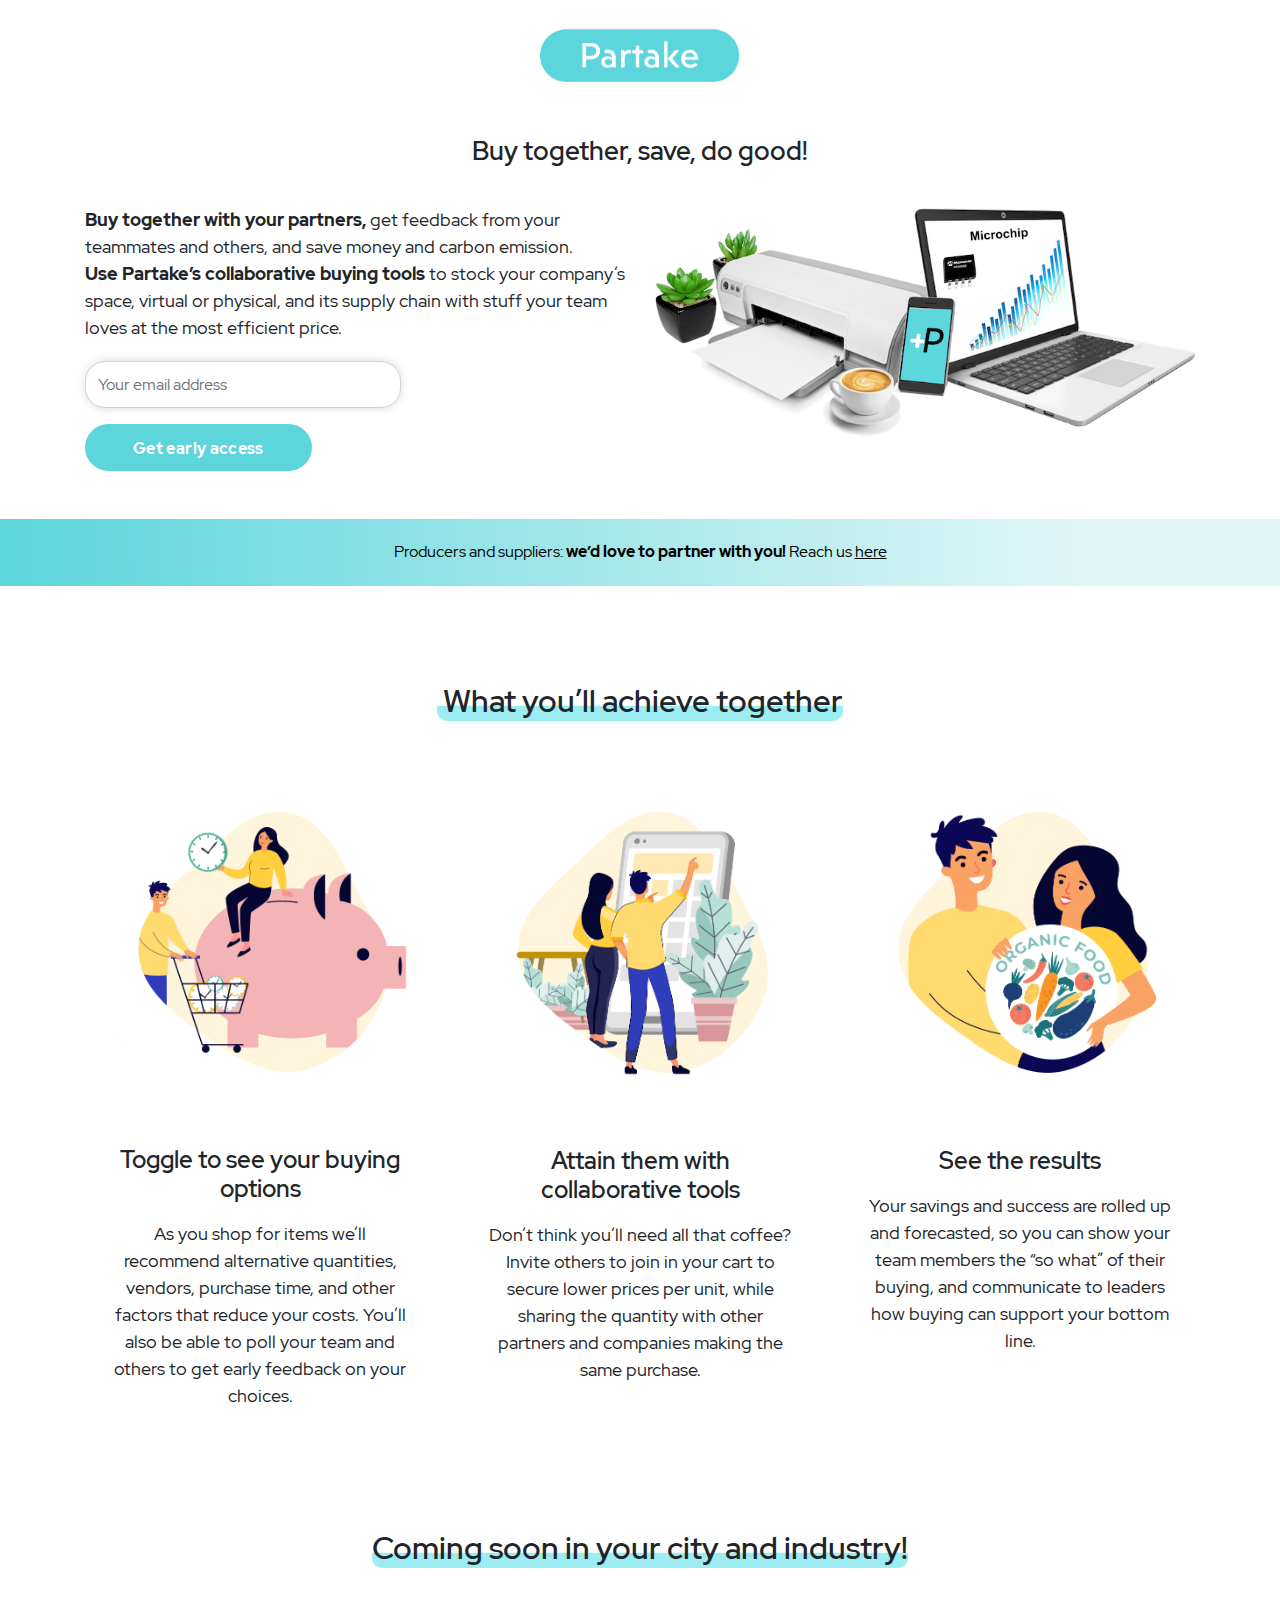
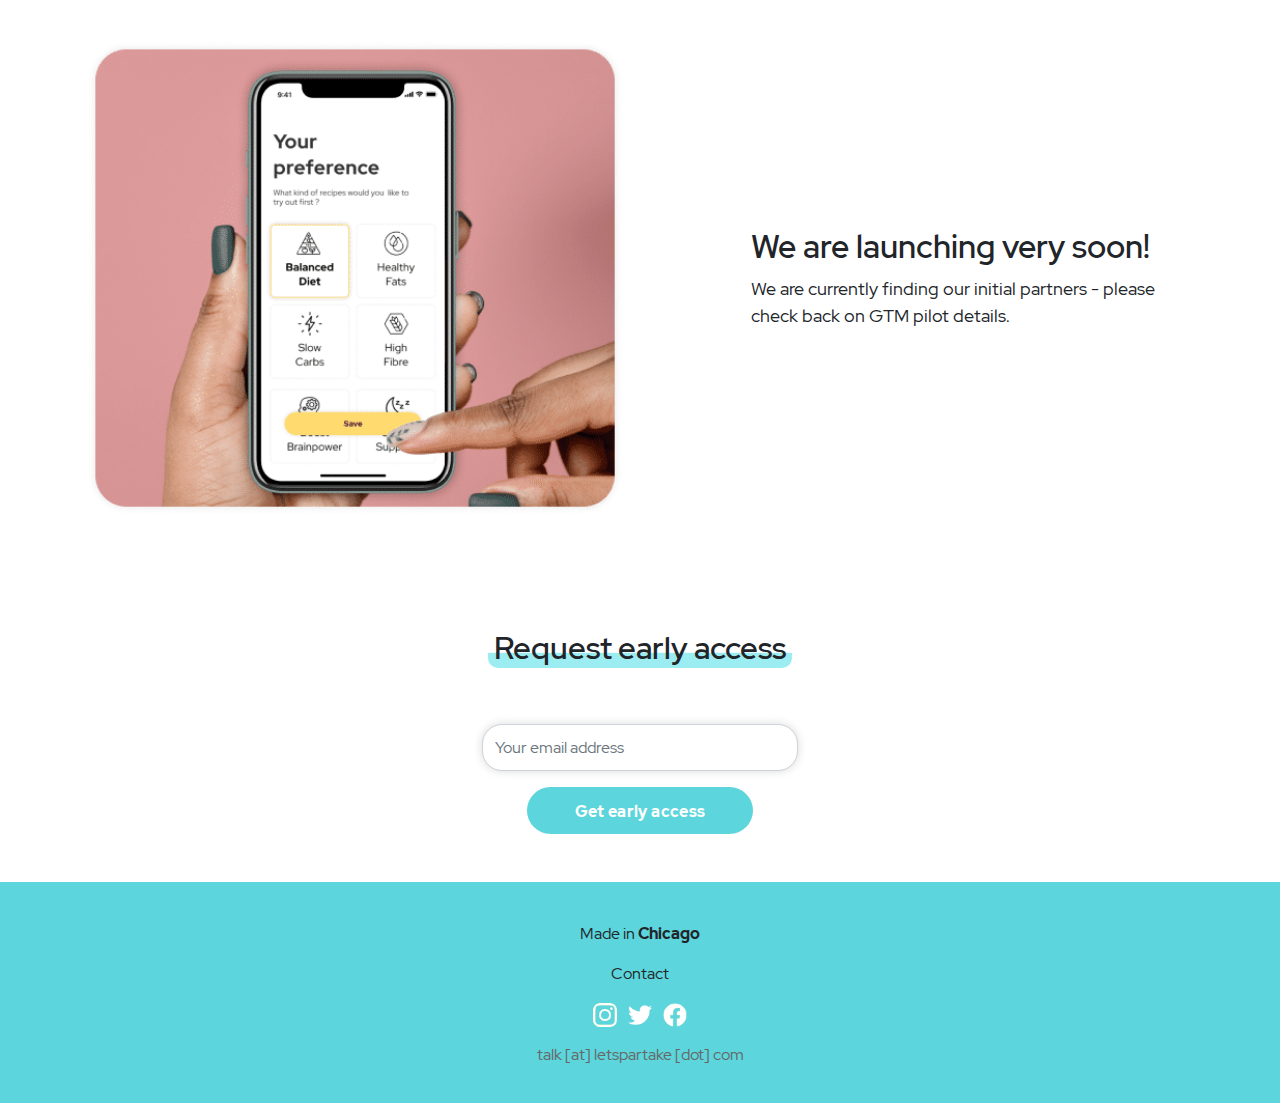
==== commit c9748a9f: "update assets" ====
--- a/index.html
+++ b/index.html
@@ -44,8 +44,8 @@
                                 </figure>
                             </div>
                         </div>
-                        <div class="container center" style="margin-bottom: 2rem !important" data-v-6bcc30f2 data-v-6bcc30f2>
-                            <div class="col-12 text-center col" data-v-6bcc30f2 data-v-6bcc30f2>
+                        <div class="container center" style="margin-bottom: 2rem !important; padding: 0 0 0 0" data-v-6bcc30f2 data-v-6bcc30f2>
+                            <div class="col-12 text-center col" style="padding: 0 0 0 0" data-v-6bcc30f2 data-v-6bcc30f2>
                                 <h1 class="" data-v-6bcc30f2><span data-v-6bcc30f2 style="font-size: 1.65rem">Buy together, save, do good!</span></h1>
                             </div>
                         </div>
@@ -55,12 +55,12 @@
                                    <!--  <h1 class="alternate-font" data-v-6bcc30f2><span data-v-6bcc30f2 style="font-size: 1.75rem"> Buy
                                             together, save, do good!</span></h1> -->
                                     <!-- <h1 class="alternate-font" data-v-6bcc30f2>Buy together with your partners, <span data-v-6bcc30f2 style="font-weight:normal; "> get feedback from your teammates and others, and save money and carbon</span></h1> -->
-                                    <p class="py-3 pt-4" data-v-6bcc30f2>
+                                    <p class="py-1 pt-0" data-v-6bcc30f2>
                                         <b>Buy together with your partners,</b> get feedback from your teammates and
-                                        others, and save money and carbon
+                                        others, and save money and carbon emission.
                                         <br data-v-6bcc30f2>
-                                        <br data-v-6bcc30f2>
-                                        Use Partake’s collaborative buying tools to stock your company’s space, virtual
+                                        <!-- <br data-v-6bcc30f2> -->
+                                        <b>Use Partake’s collaborative buying tools </b> to stock your company’s space, virtual
                                         or physical, and its supply chain with stuff your team loves at the most
                                         efficient price.<br data-v-6bcc30f2>
                                     </p>
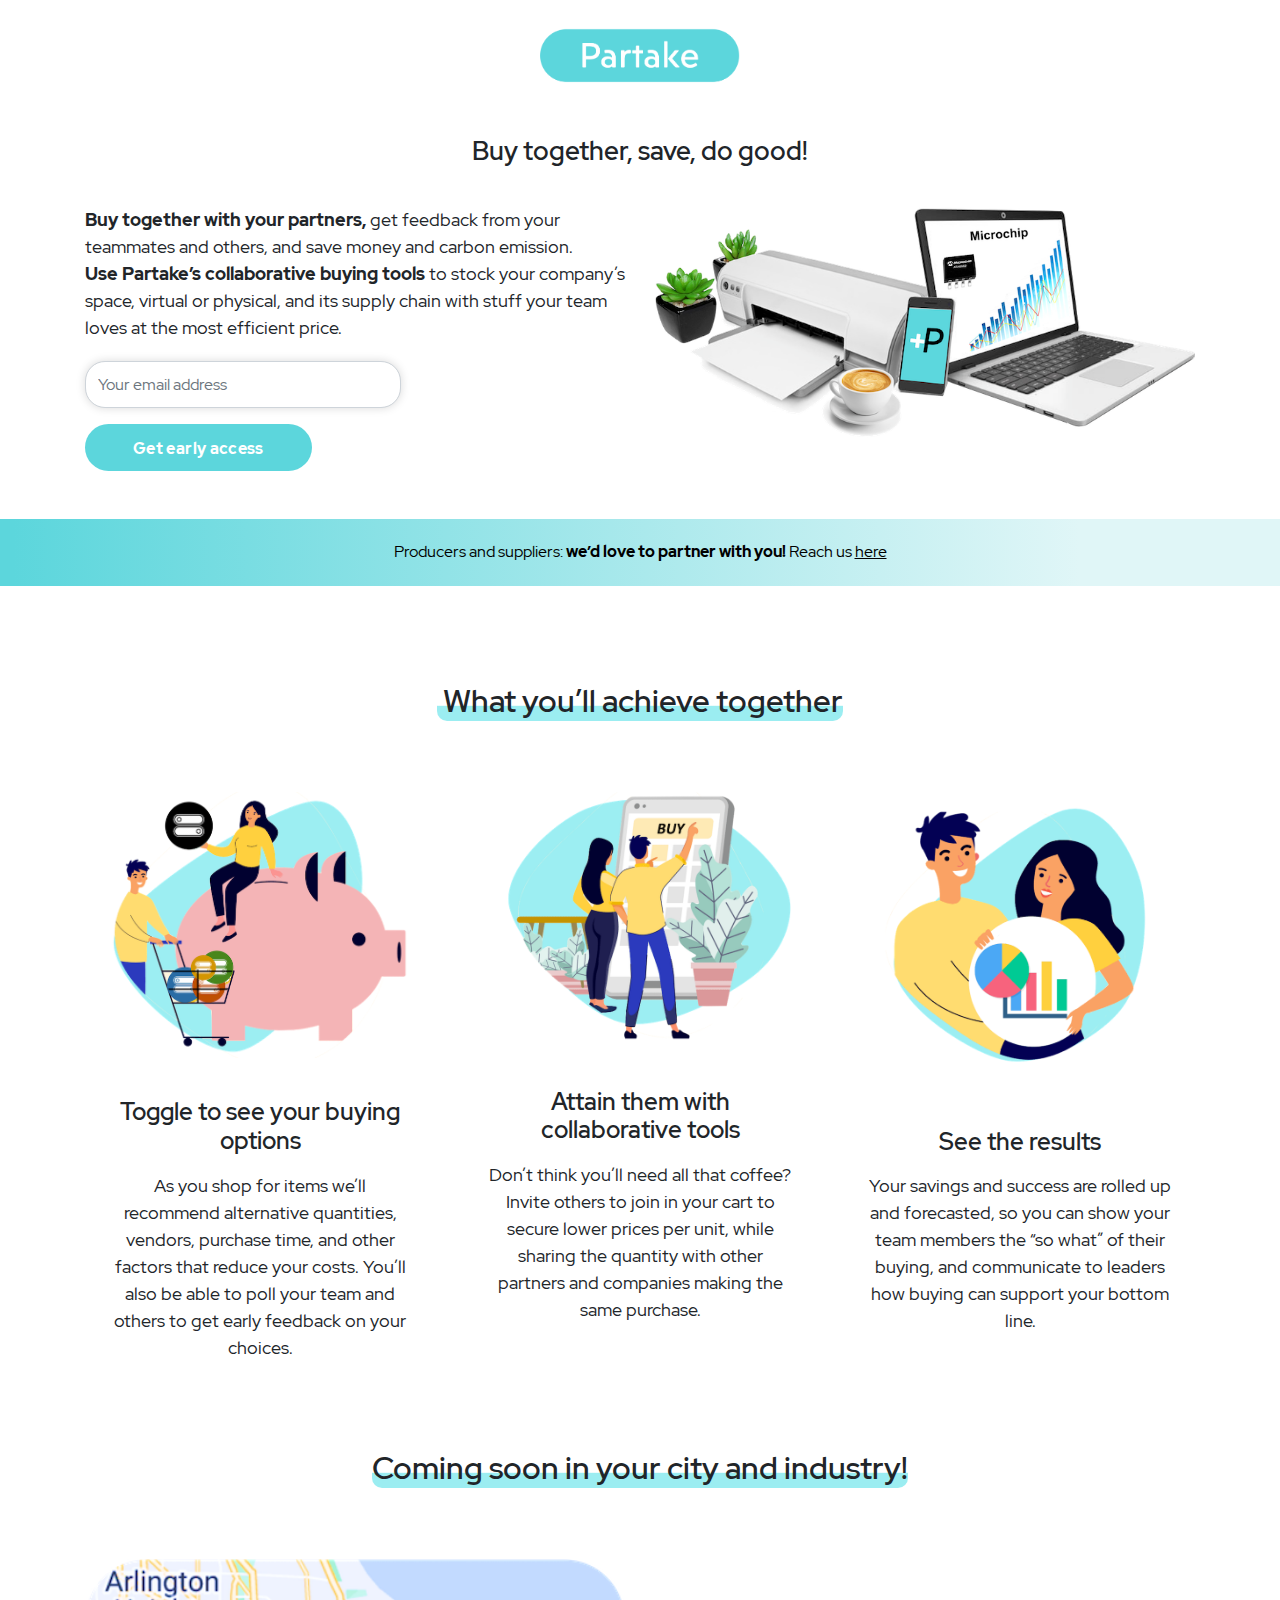
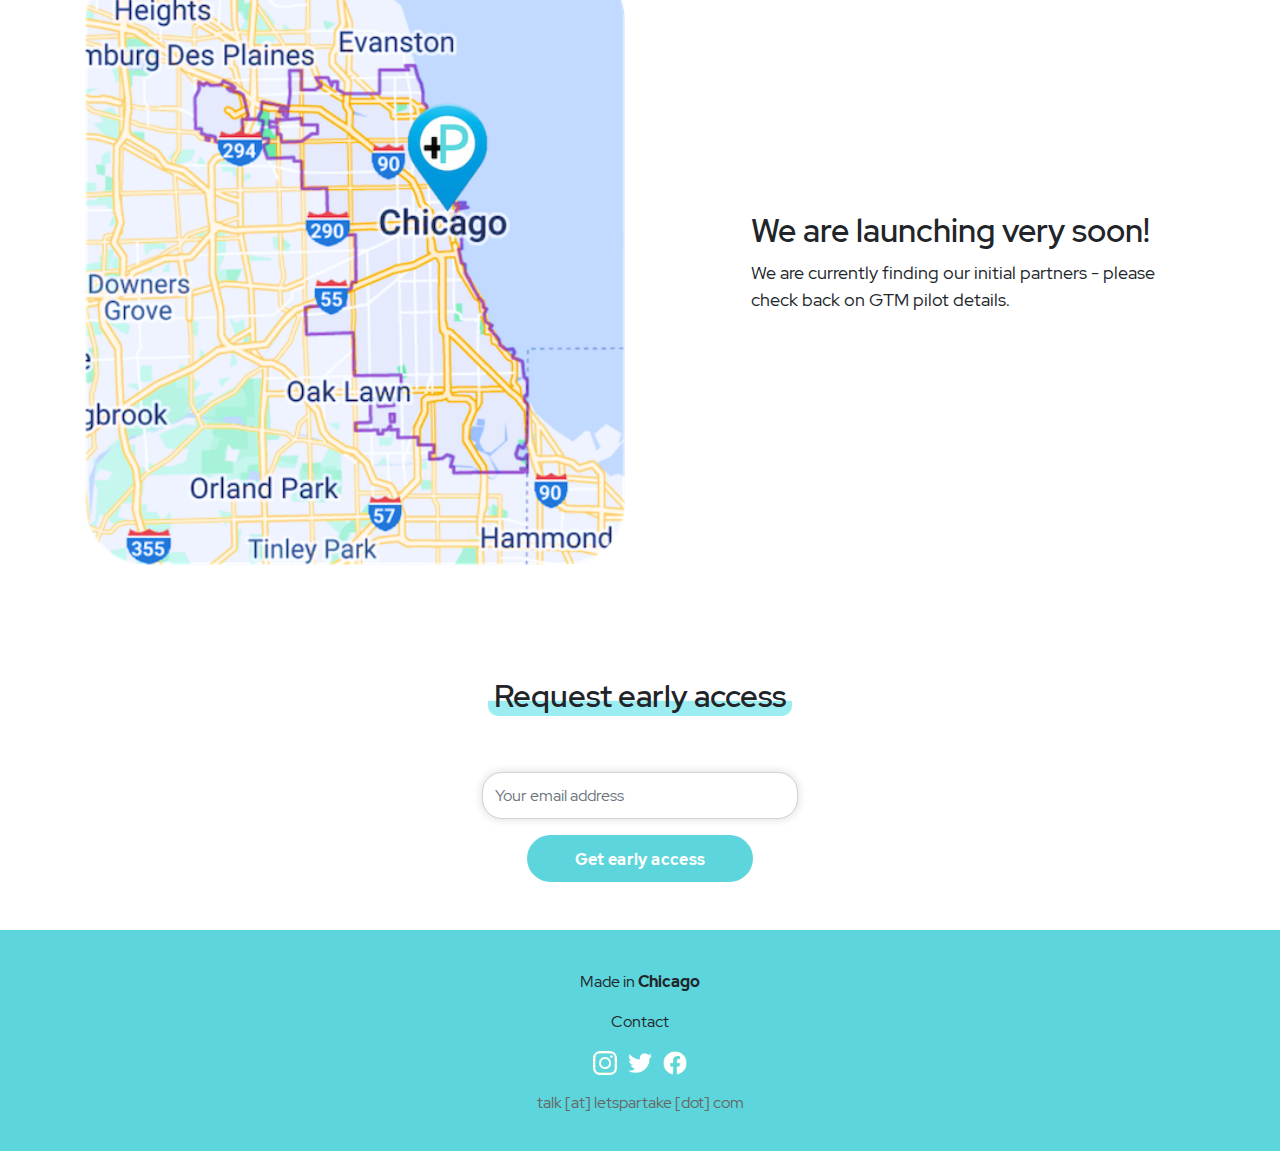
==== commit 2b3d09bd: "update assets" ====
--- a/index.html
+++ b/index.html
@@ -147,7 +147,7 @@
                                 </div>
                             </div>
                         </div>
-                        <div class="row mt-5 pt-0 pb-3" data-v-6bcc30f2 data-v-6bcc30f2>
+                        <div class="row mt-3 pt-0 pb-3" data-v-6bcc30f2 data-v-6bcc30f2>
                             <div class="col-12 my-5 text-center col" data-v-6bcc30f2 data-v-6bcc30f2>
                                 <h2 class="subheading" data-v-6bcc30f2><span data-v-6bcc30f2>Coming soon in your city and industry!</span></h2>
                             </div>
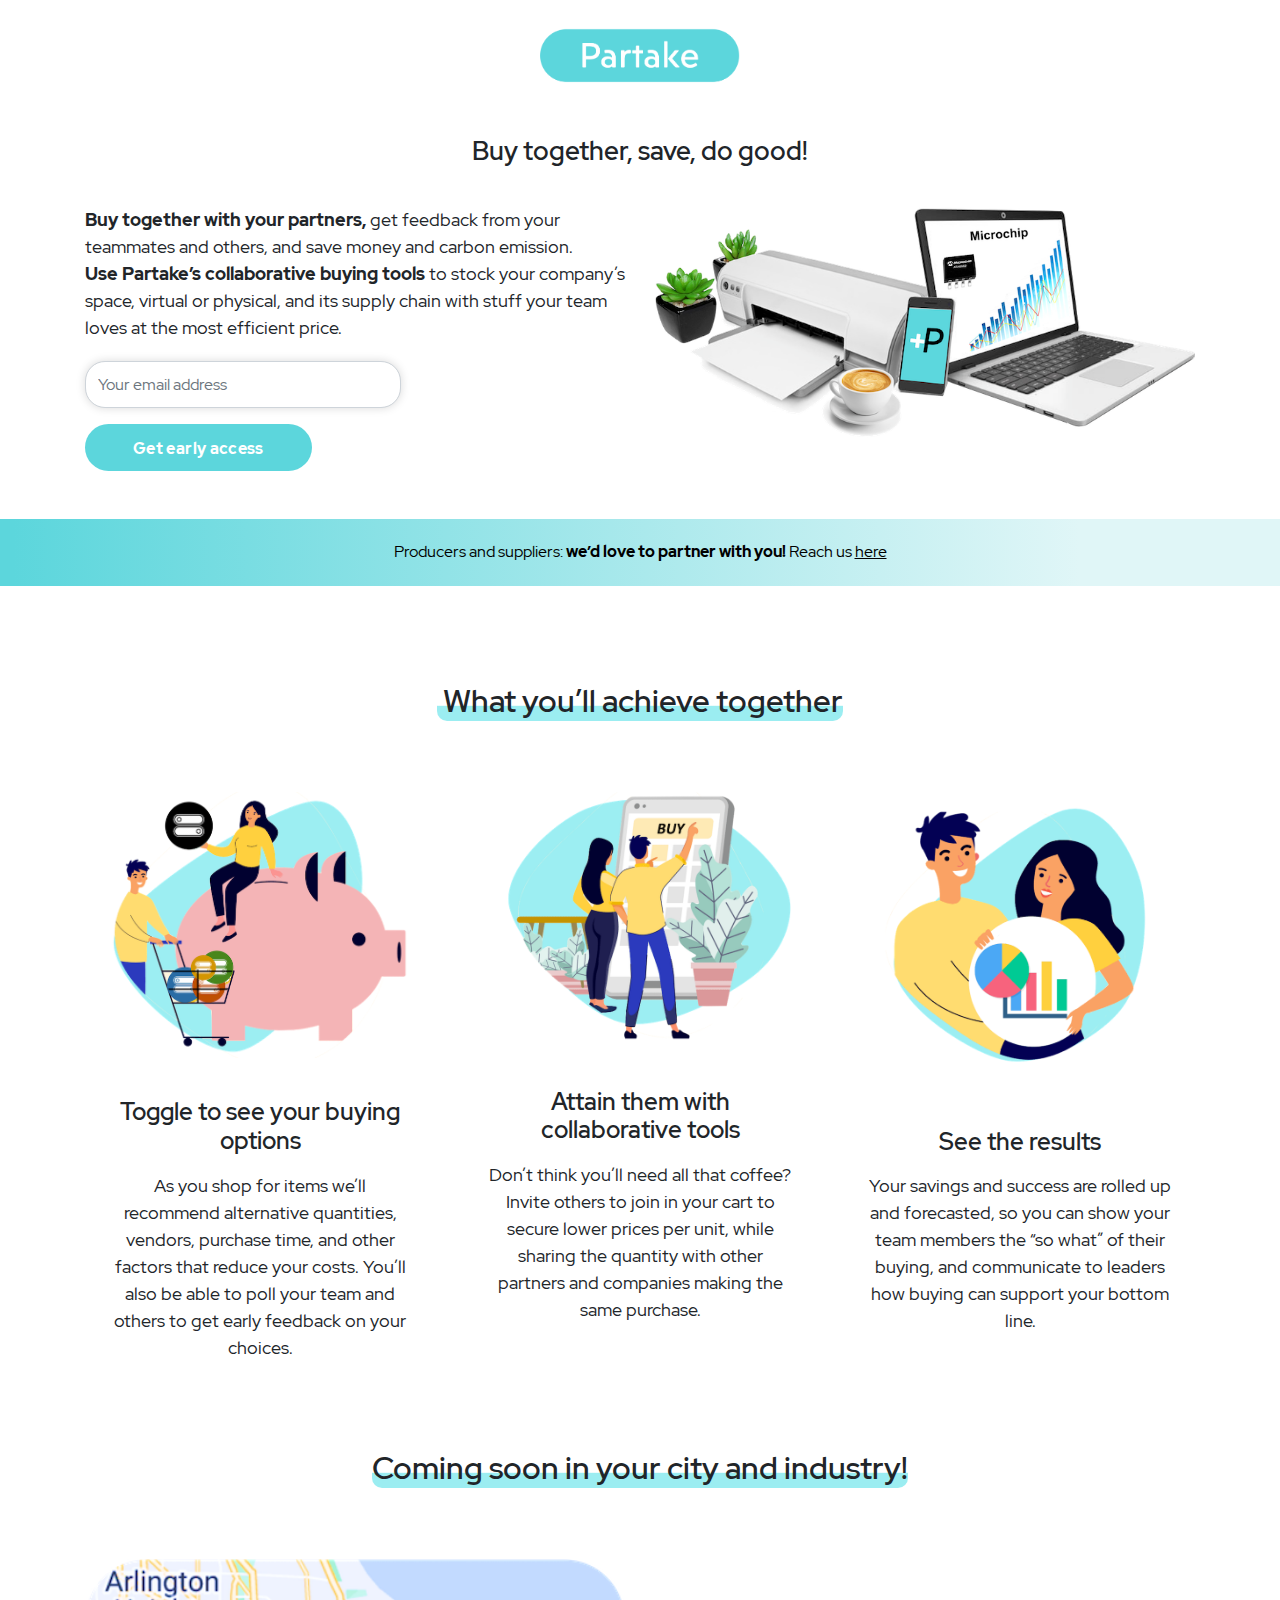
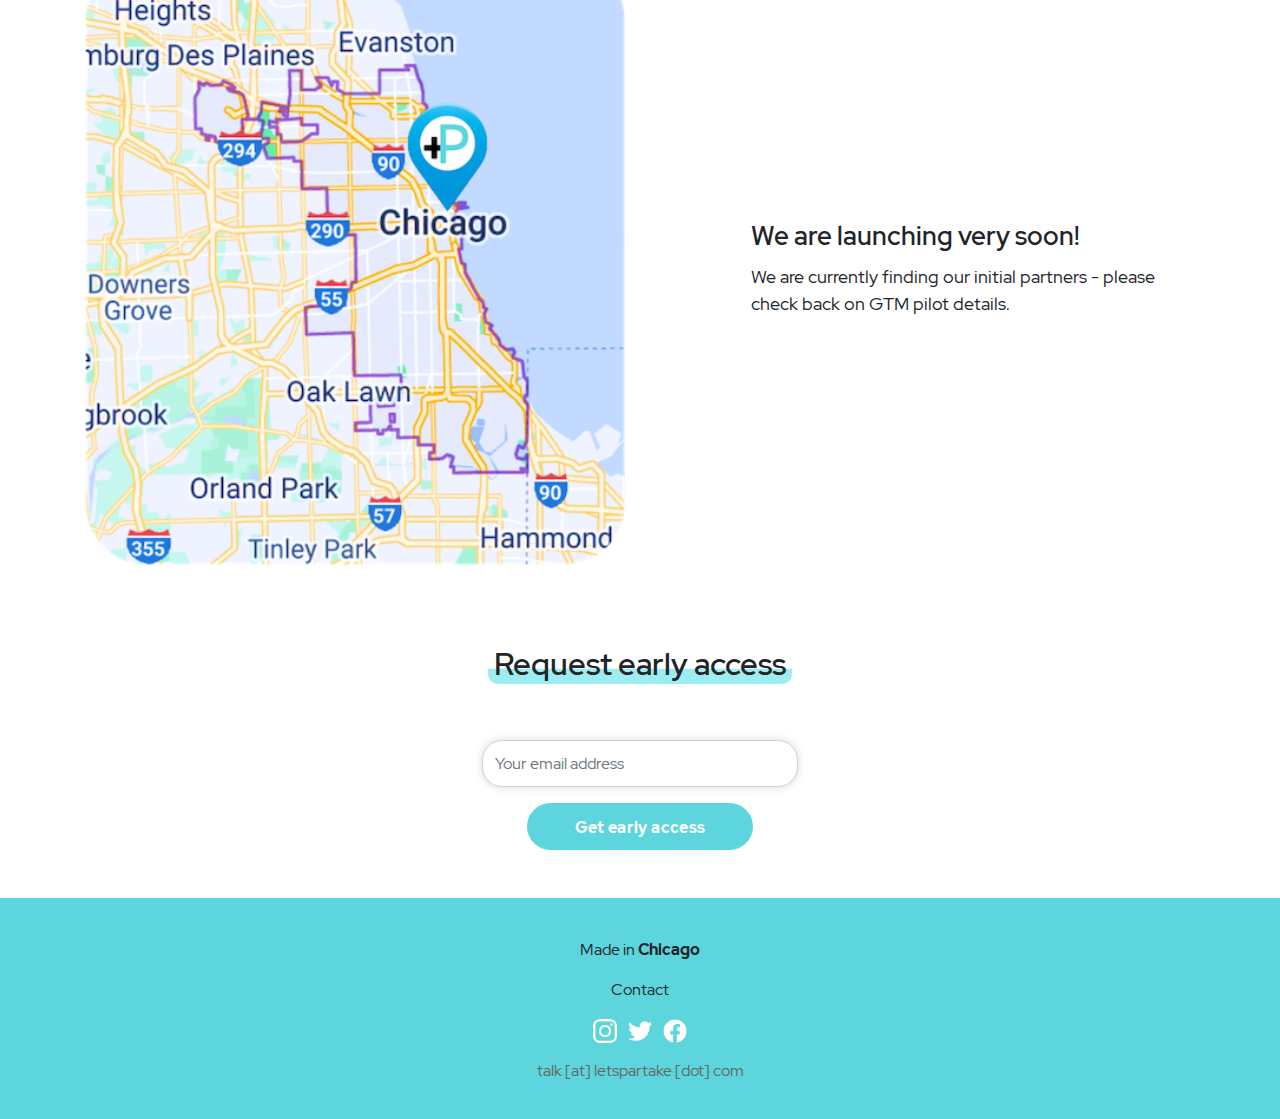
==== commit 03d1a229: "update assets" ====
--- a/index.html
+++ b/index.html
@@ -164,18 +164,13 @@
                             <div class="col-12 col-md-6 order-2 d-md-flex align-items-center col" data-v-6bcc30f2
                                 data-v-6bcc30f2>
                                 <div class="d-none d-md-block ml-lg-5 pl-lg-5" data-v-6bcc30f2>
-                                    <h2 class="step_heading" data-v-6bcc30f2>
-                                        We are launching very soon!
-                                    </h2>
+                                    <h1 class="" data-v-6bcc30f2><span data-v-6bcc30f2 style="font-size: 1.65rem">We are launching very soon!</span></h1>
                                     <p data-v-6bcc30f2>
                                         We are currently finding our initial partners - please check back on GTM pilot details.
                                     </p>
                                 </div>
                                 <div class="d-block d-md-none text-center" data-v-6bcc30f2>
-                                    <h2 data-v-6bcc30f2>
-                                        We are launching very soon!
-                                        <!-- We are launching <br data-v-6bcc30f2> very soon -->
-                                    </h2>
+                                   <h1 class="" data-v-6bcc30f2><span data-v-6bcc30f2 style="font-size: 1.65rem">We are launching very soon!</span></h1>
                                     <p data-v-6bcc30f2>
                                         We are currently finding our initial partners - please check back on GTM pilot details.
                                     </p>
@@ -291,7 +286,7 @@
                         </div> -->
                     </div>
                     <div class="container" data-v-6bcc30f2 data-v-6bcc30f2>
-                        <div class="row mt-5 pt-5" data-v-6bcc30f2 data-v-6bcc30f2>
+                        <div class="row mt-3 pt-5" data-v-6bcc30f2 data-v-6bcc30f2>
                             <div class="col-12 text-center col" data-v-6bcc30f2 data-v-6bcc30f2>
                                 <h2 class="subheading" data-v-6bcc30f2><span data-v-6bcc30f2> Request early
                                         access </span></h2>
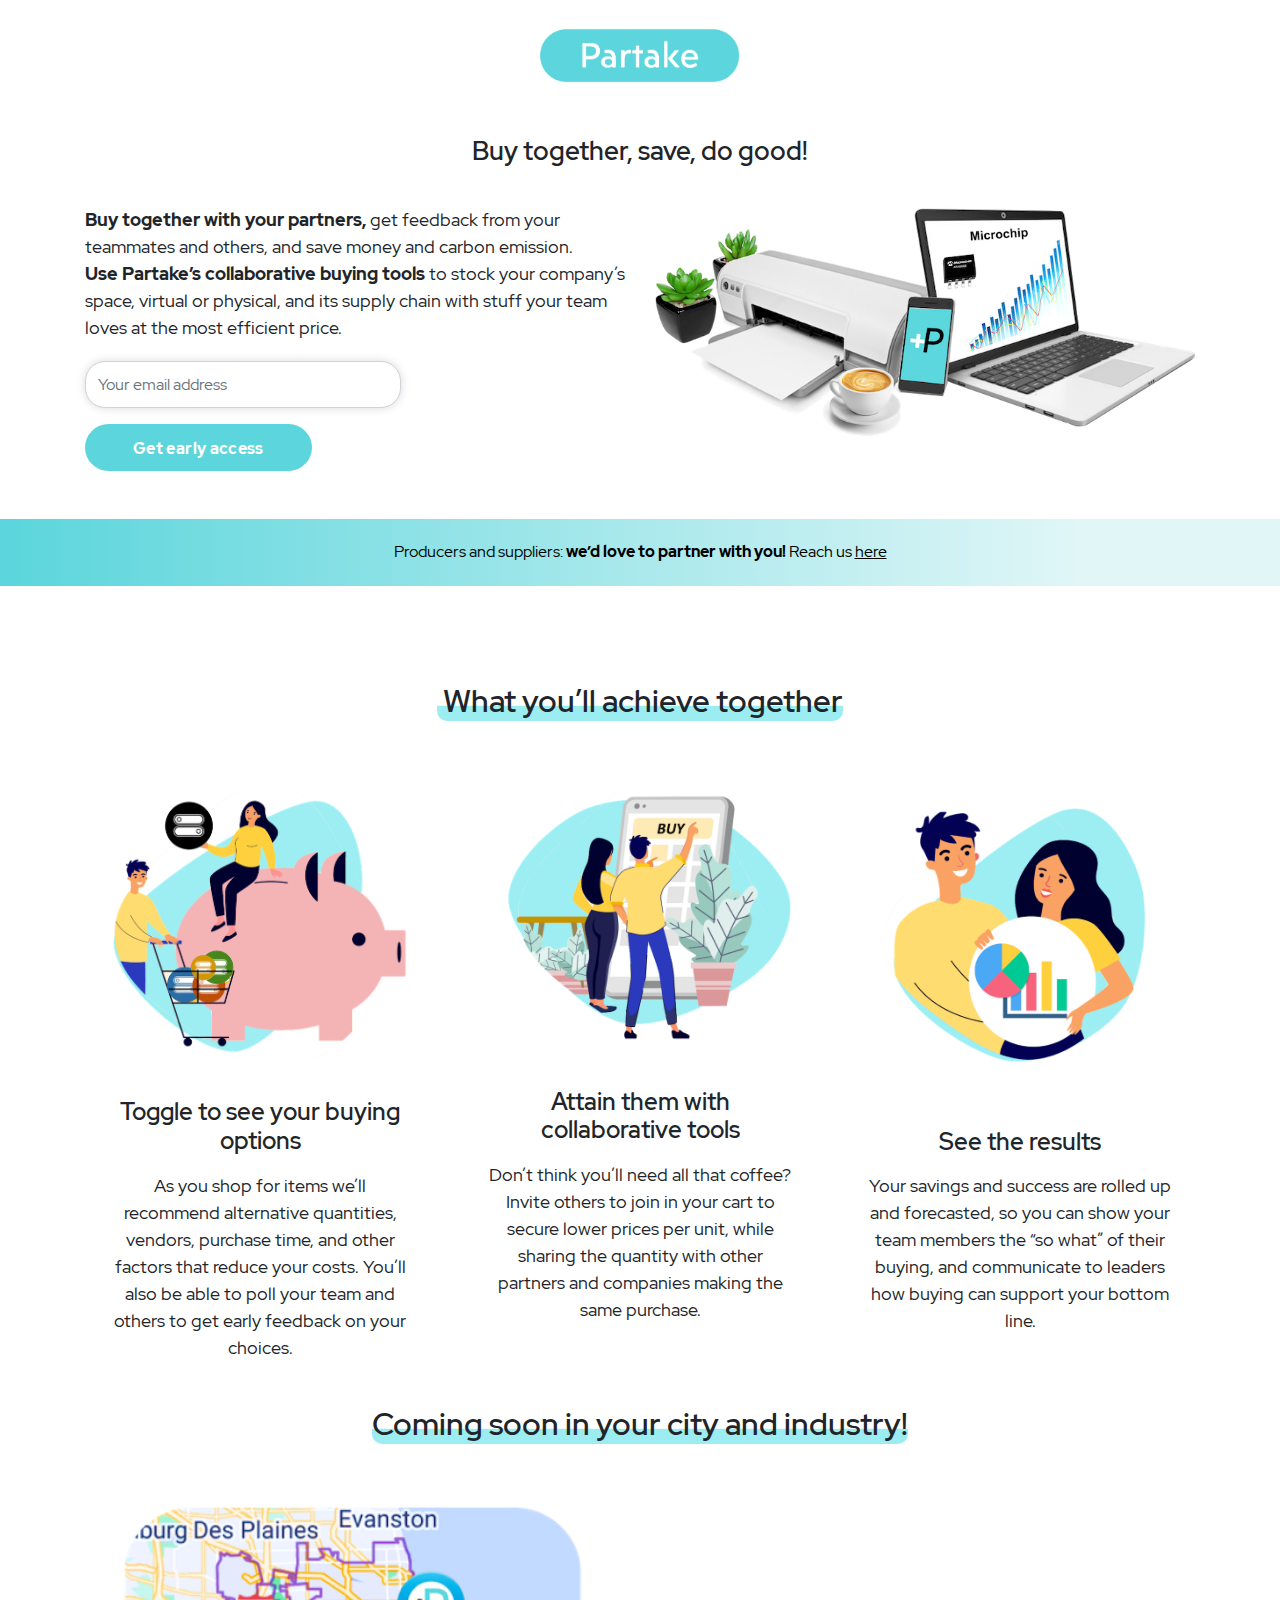
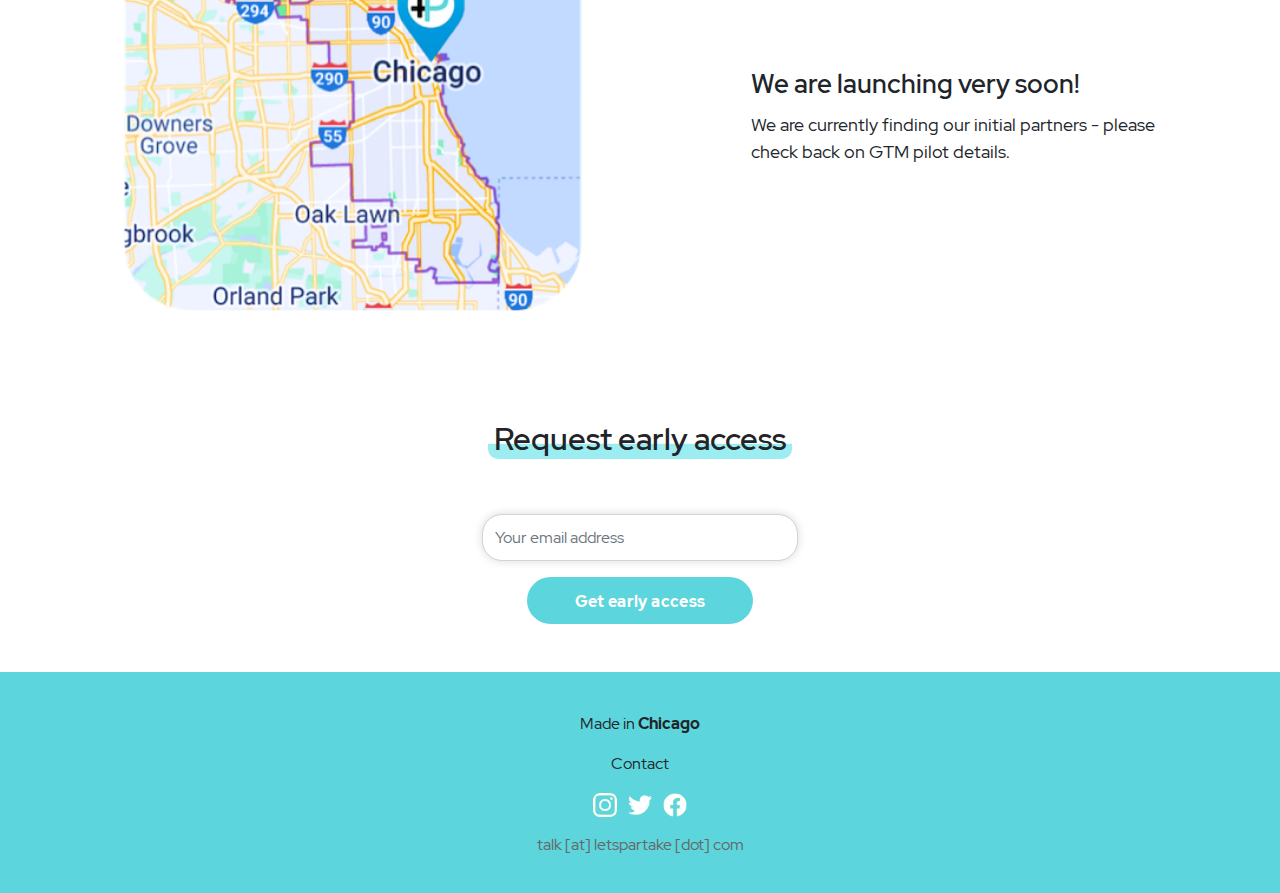
==== commit e957425c: "update assets" ====
--- a/index.html
+++ b/index.html
@@ -148,7 +148,7 @@
                             </div>
                         </div>
                         <div class="row mt-3 pt-0 pb-3" data-v-6bcc30f2 data-v-6bcc30f2>
-                            <div class="col-12 my-5 text-center col" data-v-6bcc30f2 data-v-6bcc30f2>
+                            <div class="col-12 my-1 text-center col" data-v-6bcc30f2 data-v-6bcc30f2>
                                 <h2 class="subheading" data-v-6bcc30f2><span data-v-6bcc30f2>Coming soon in your city and industry!</span></h2>
                             </div>
                         </div>
@@ -286,7 +286,7 @@
                         </div> -->
                     </div>
                     <div class="container" data-v-6bcc30f2 data-v-6bcc30f2>
-                        <div class="row mt-3 pt-5" data-v-6bcc30f2 data-v-6bcc30f2>
+                        <div class="row mt-2 pt-5" data-v-6bcc30f2 data-v-6bcc30f2>
                             <div class="col-12 text-center col" data-v-6bcc30f2 data-v-6bcc30f2>
                                 <h2 class="subheading" data-v-6bcc30f2><span data-v-6bcc30f2> Request early
                                         access </span></h2>
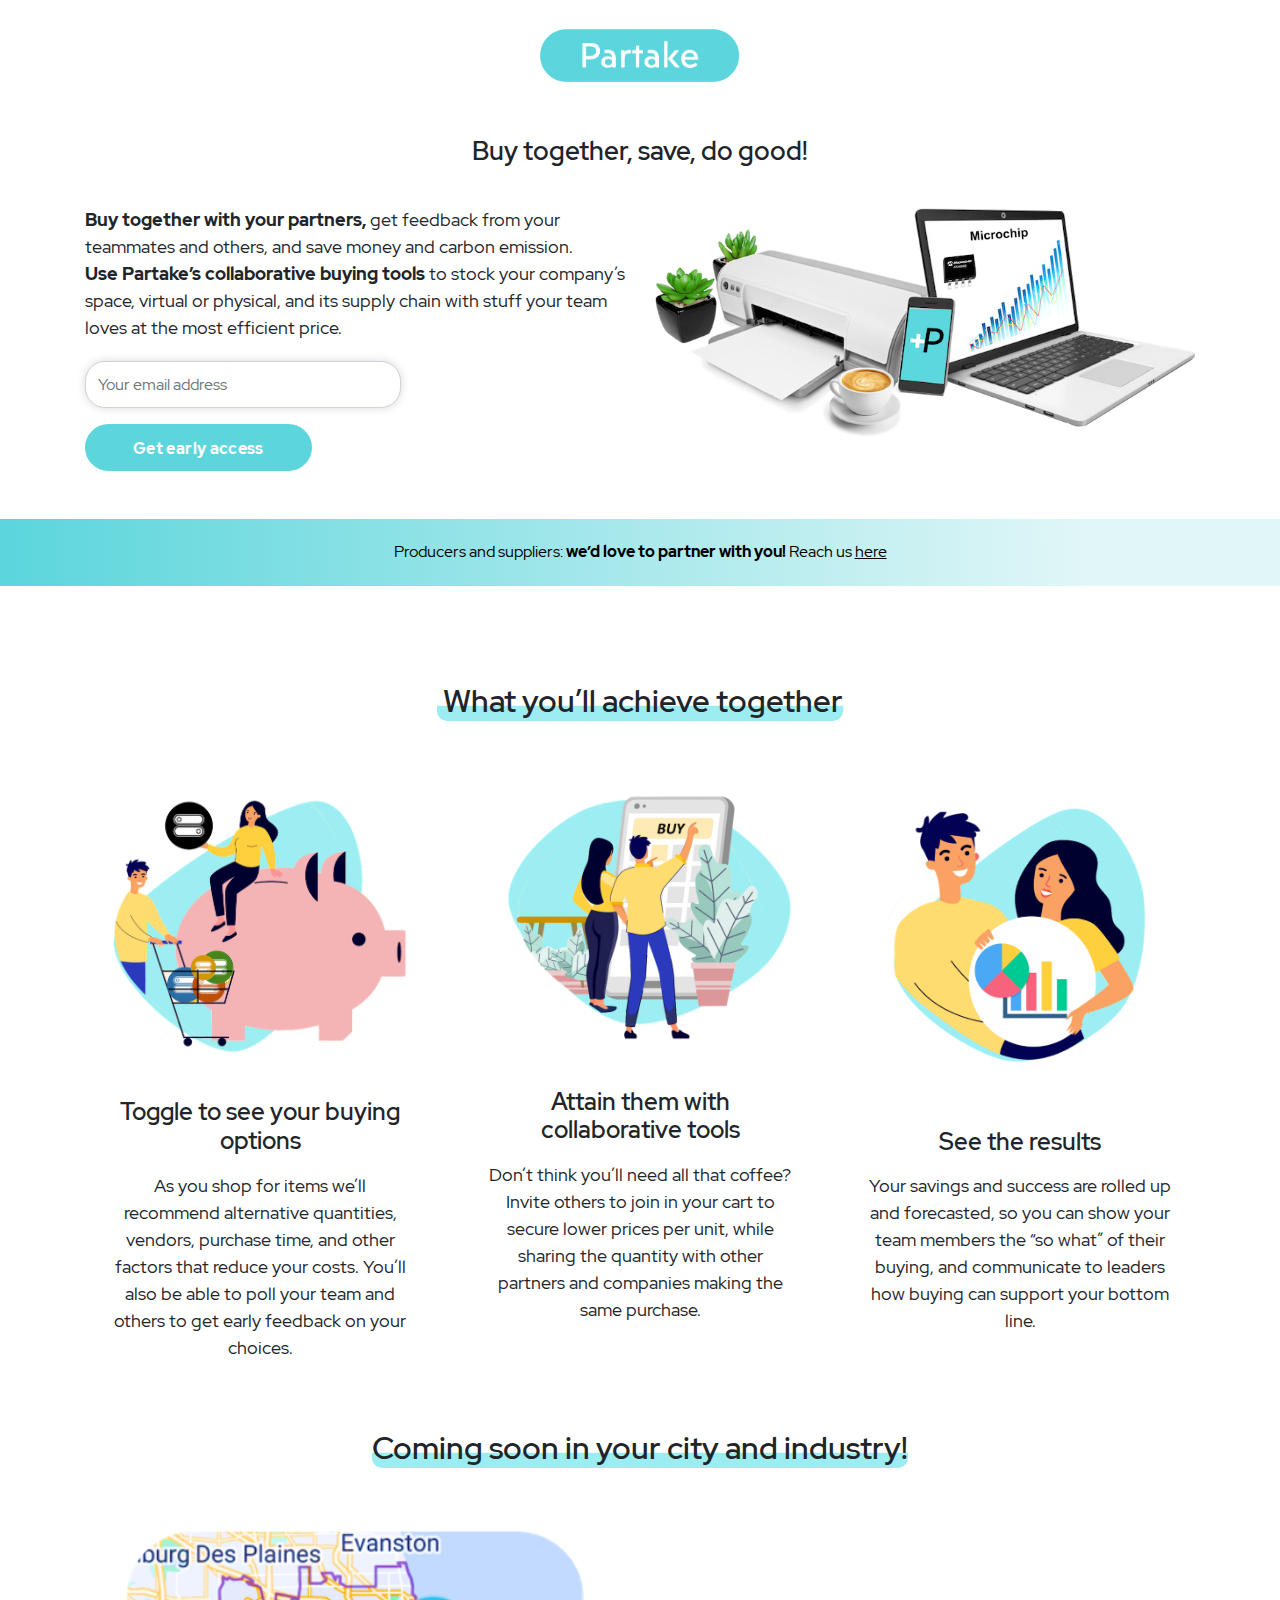
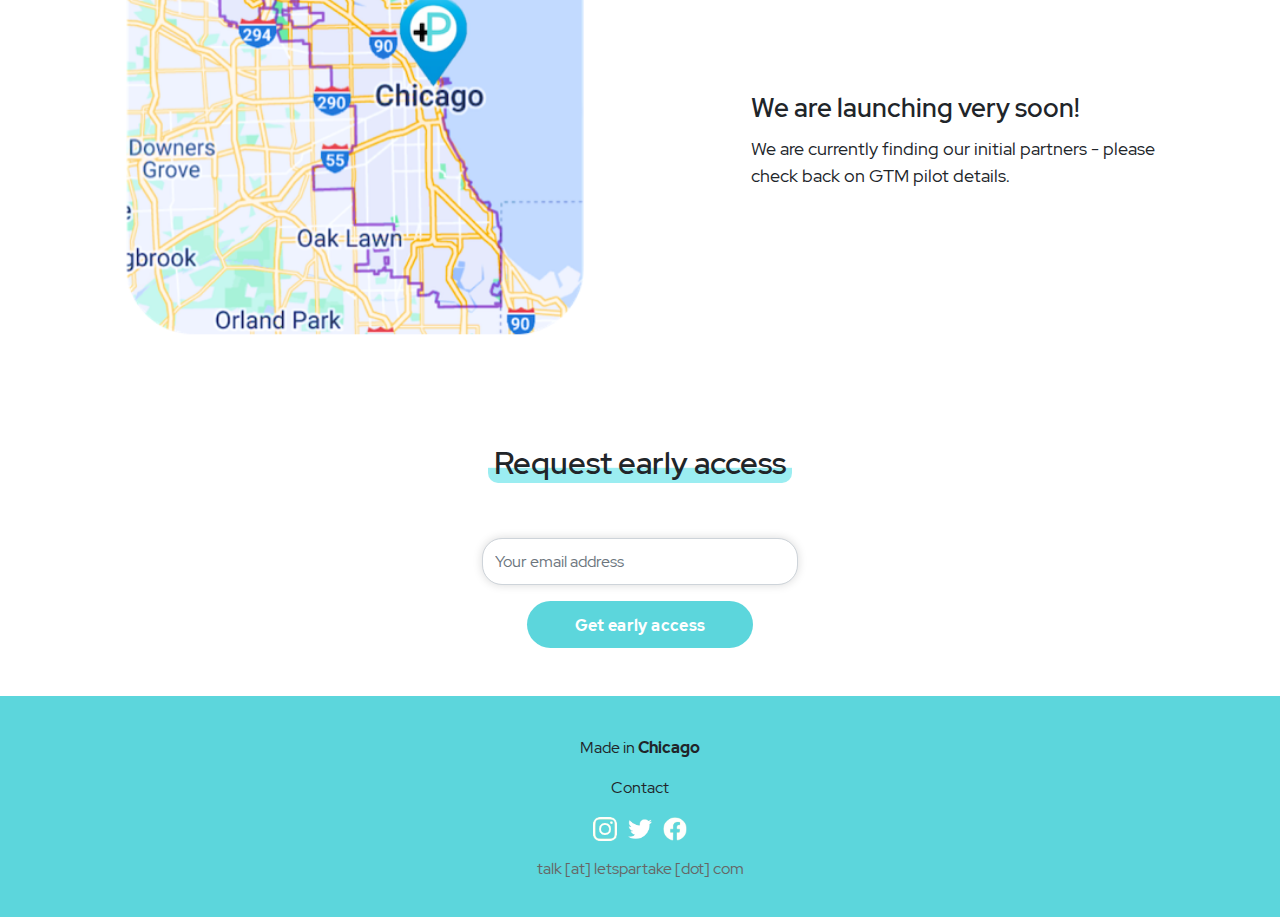
==== commit fdf0e5c9: "update assets" ====
--- a/index.html
+++ b/index.html
@@ -147,7 +147,7 @@
                                 </div>
                             </div>
                         </div>
-                        <div class="row mt-3 pt-0 pb-3" data-v-6bcc30f2 data-v-6bcc30f2>
+                        <div class="row mt-3 pt-4 pb-3" data-v-6bcc30f2 data-v-6bcc30f2>
                             <div class="col-12 my-1 text-center col" data-v-6bcc30f2 data-v-6bcc30f2>
                                 <h2 class="subheading" data-v-6bcc30f2><span data-v-6bcc30f2>Coming soon in your city and industry!</span></h2>
                             </div>
